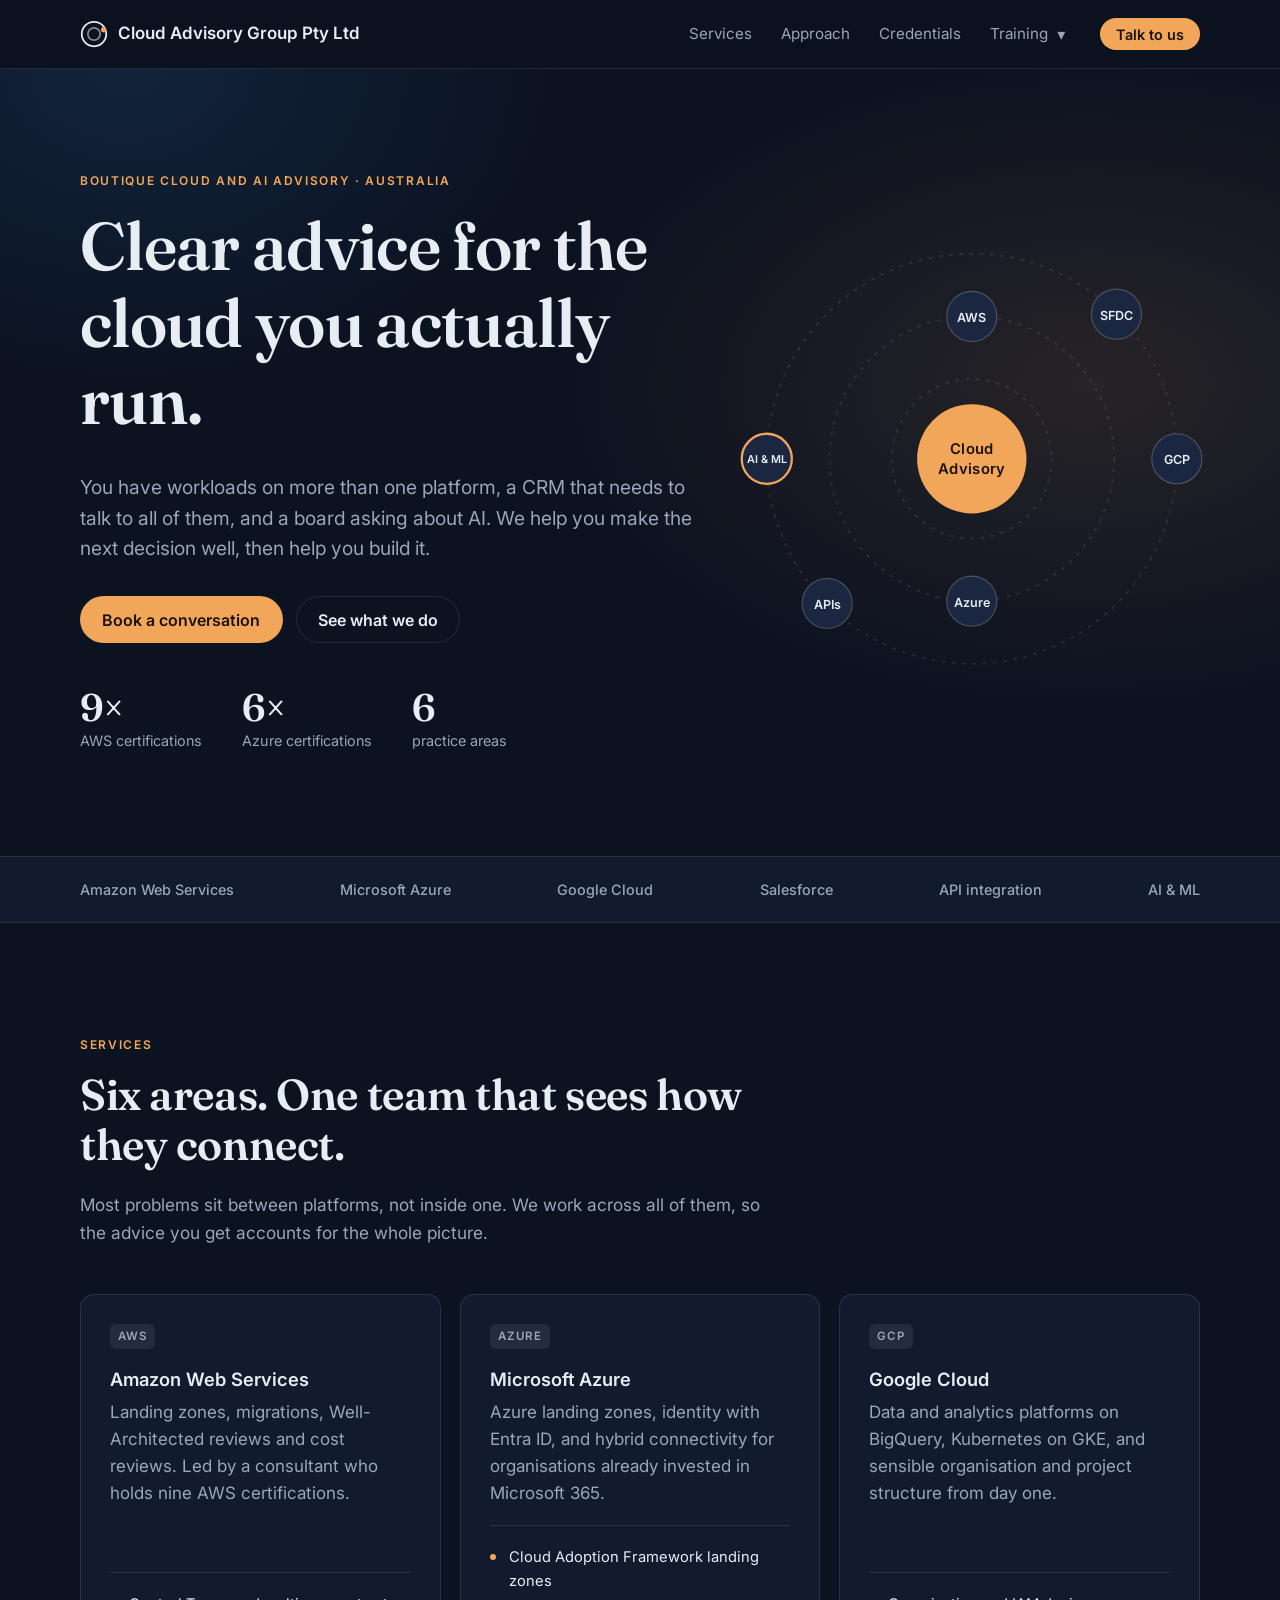
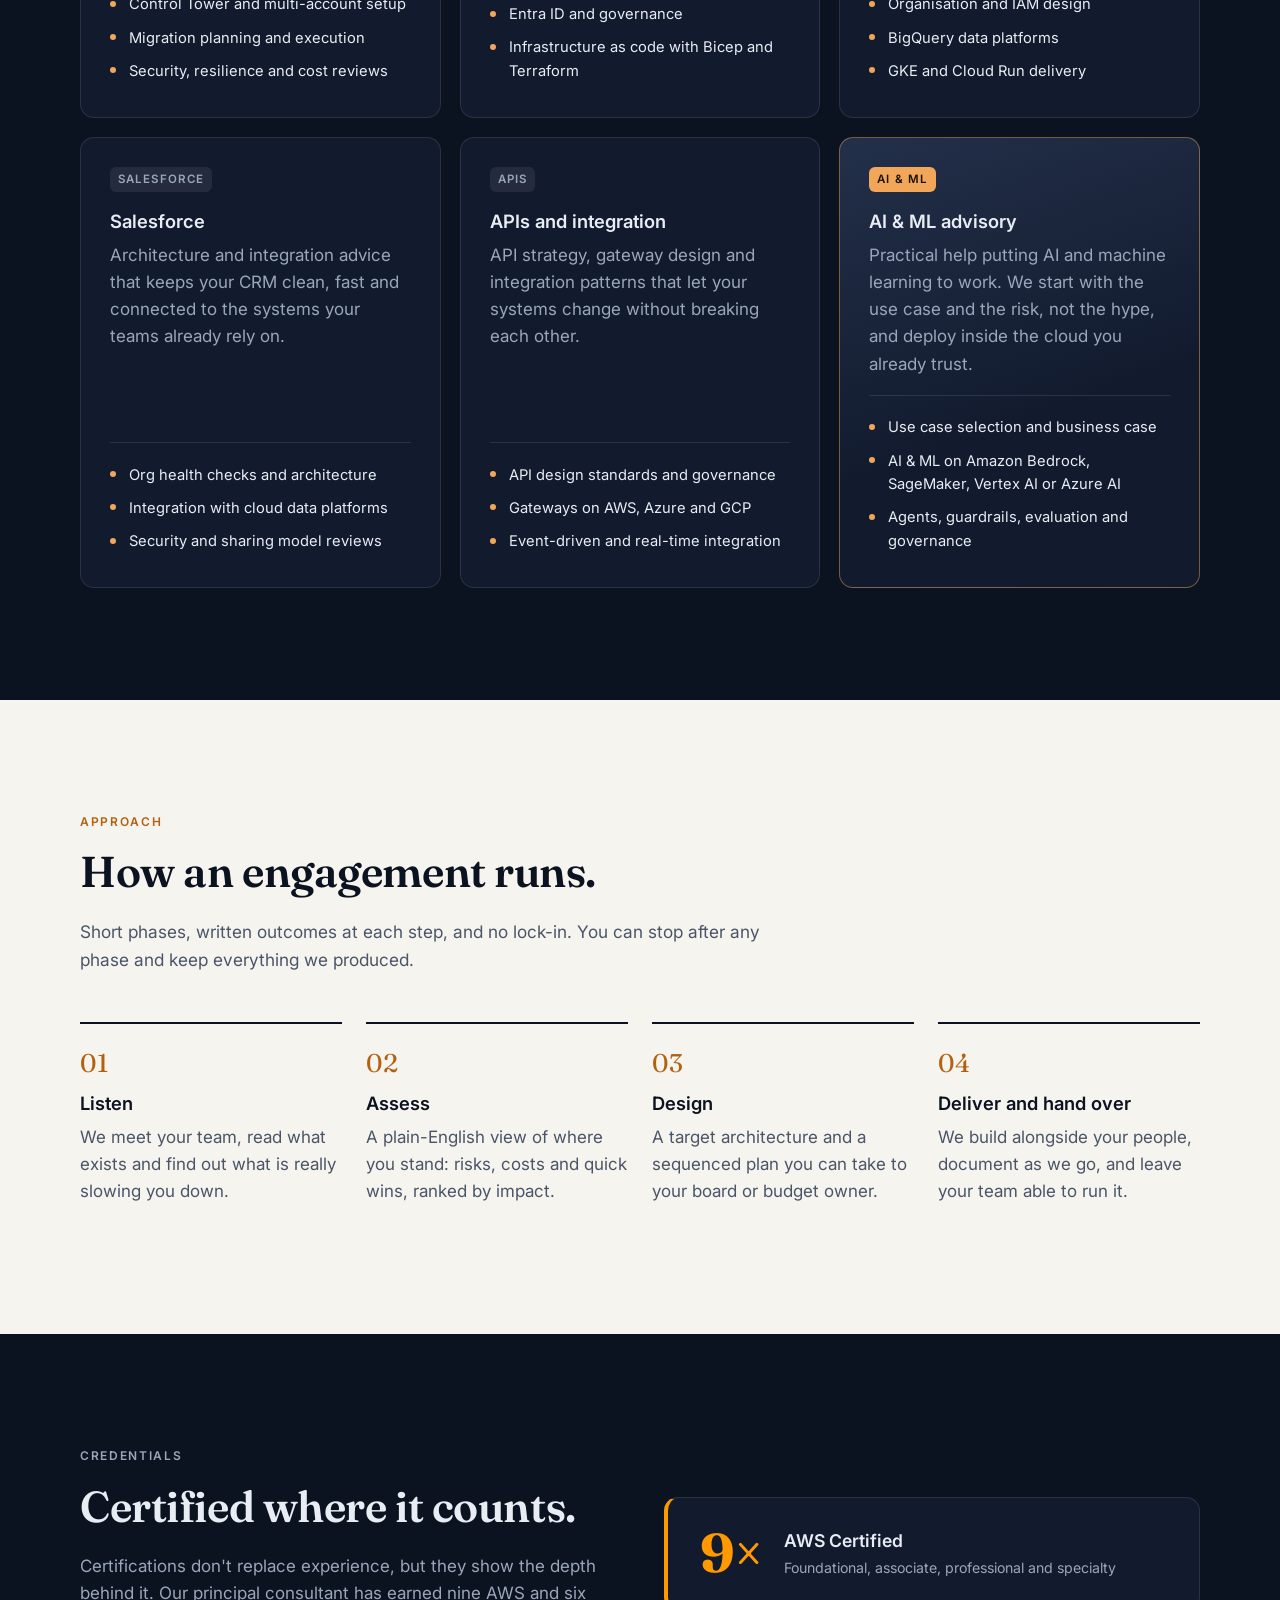
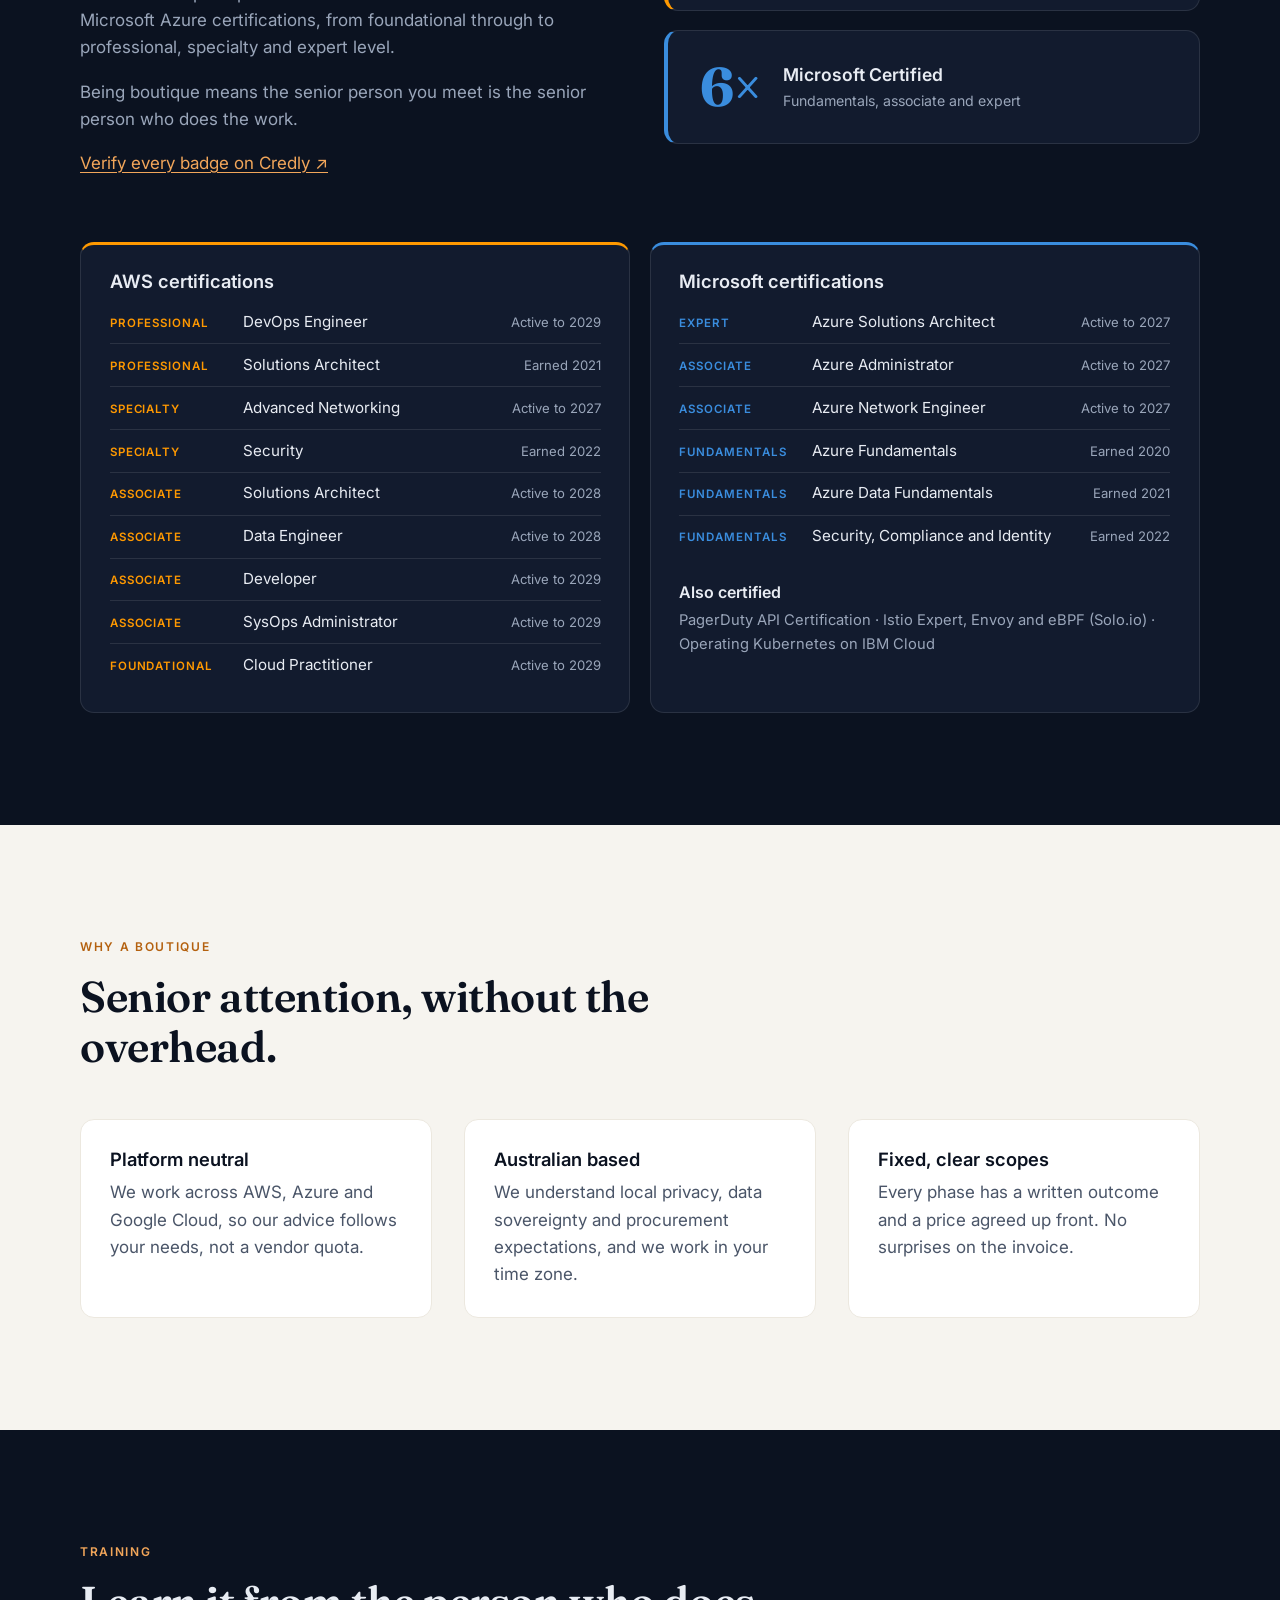
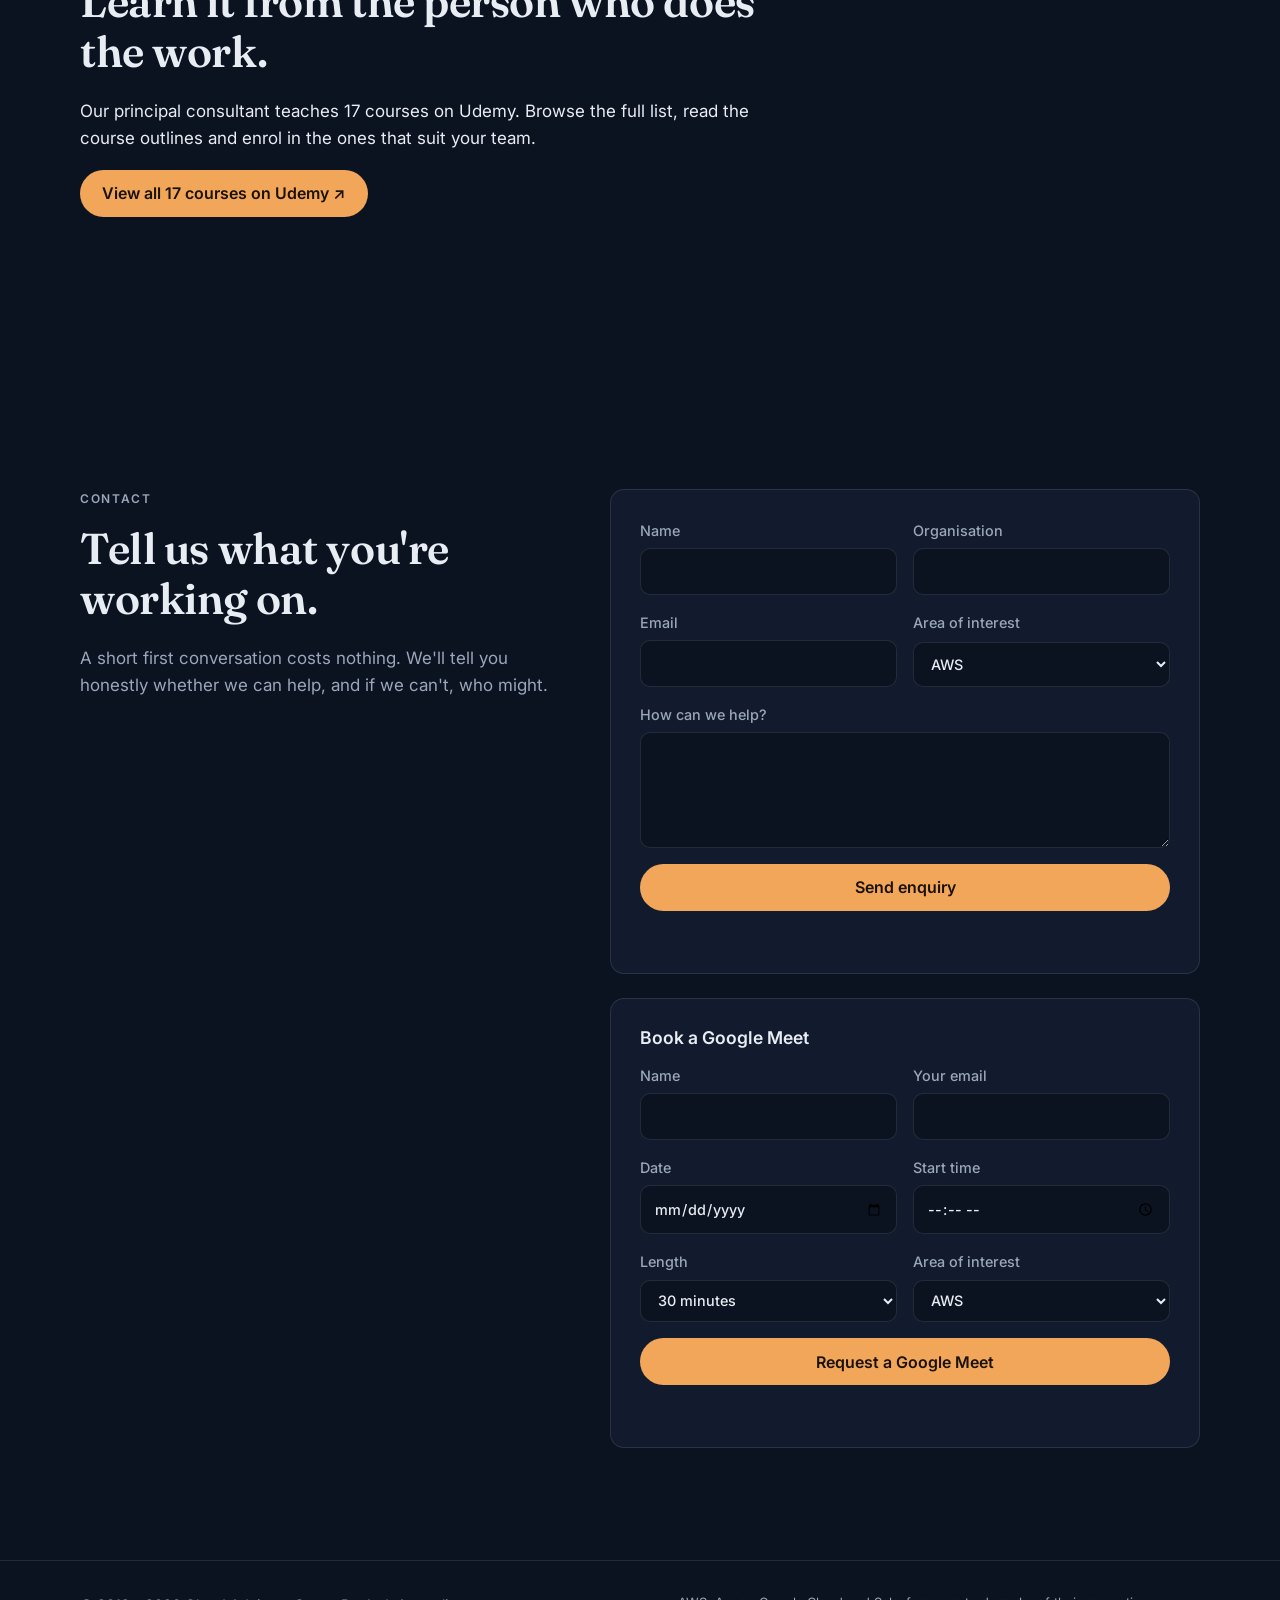
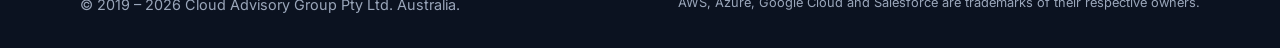
==== index.html @ 0b99f97b "chore: use the Pty Ltd name and show copyright from 2019 The site name becomes Cloud Advisory Group " ====
<!doctype html>
<html lang="en-AU">
<head>
  <meta charset="utf-8">
  <meta name="viewport" content="width=device-width, initial-scale=1, viewport-fit=cover">
  <title>Cloud Advisory Group Pty Ltd | AWS, Azure, GCP, Salesforce and AI &amp; ML Advisory</title>
  <meta name="description" content="Cloud Advisory Group is an Australian boutique consultancy for AWS, Azure, Google Cloud, Salesforce, API integration and AI &amp; ML advisory. Senior engineers holding 9 AWS and 6 Azure certifications.">
  <meta property="og:title" content="Cloud Advisory Group Pty Ltd">
  <meta property="og:description" content="Senior cloud and AI advisory for Australian organisations. AWS, Azure, GCP, Salesforce, APIs and AI &amp; ML.">
  <meta property="og:type" content="website">
  <meta name="theme-color" content="#0b1220">
  <link rel="icon" href="favicon.svg" type="image/svg+xml">
  <link rel="preconnect" href="https://fonts.googleapis.com">
  <link rel="preconnect" href="https://fonts.gstatic.com" crossorigin>
  <link href="https://fonts.googleapis.com/css2?family=Fraunces:opsz,wght@9..144,400;9..144,600&family=Inter:wght@400;500;600&display=swap" rel="stylesheet">
  <link rel="stylesheet" href="styles.css">
</head>
<body>
  <a class="skip" href="#main">Skip to content</a>

  <header class="nav" id="top">
    <div class="wrap nav__inner">
      <a class="brand" href="#top" aria-label="Cloud Advisory Group Pty Ltd home">
        <svg class="brand__mark" viewBox="0 0 32 32" aria-hidden="true"><circle cx="16" cy="16" r="14" fill="none" stroke="currentColor" stroke-width="2"/><circle cx="16" cy="16" r="7" fill="none" stroke="currentColor" stroke-width="2" opacity=".55"/><circle cx="27" cy="11" r="3" fill="var(--accent)"/></svg>
        <span>Cloud Advisory Group Pty Ltd</span>
      </a>
      <button class="nav__toggle" aria-expanded="false" aria-controls="nav-links">Menu</button>
      <nav id="nav-links" class="nav__links" aria-label="Primary">
        <a href="#services">Services</a>
        <a href="#approach">Approach</a>
        <a href="#credentials">Credentials</a>
        <div class="nav__drop">
          <a href="#training">Training</a>
          <button class="nav__drop-toggle" type="button" aria-expanded="false" aria-controls="course-menu" aria-label="Show training courses">▾</button>
          <ul id="course-menu" class="nav__menu">
          <li><a href="https://www.udemy.com/course/claude-certified-architect-professional-exam-mock-tests/" target="_blank" rel="noopener">Claude Certified Architect Professional Exam</a></li>
          <li><a href="https://www.udemy.com/course/google-certified-professional-agentic-architect-tests/" target="_blank" rel="noopener">Google Certified Professional Agentic Architect</a></li>
          <li><a href="https://www.udemy.com/course/azure-solutions-architect-expert-mock-tests-az-305/" target="_blank" rel="noopener">Azure Solutions Architect Expert (AZ-305)</a></li>
          <li><a href="https://www.udemy.com/course/machine-learning-operations-engineer-ai-300-mock-tests/" target="_blank" rel="noopener">Machine Learning Operations Engineer (AI-300)</a></li>
          <li><a href="https://www.udemy.com/course/microsoft-azure-ai-apps-agents-developer-ai-103-mock-tests/" target="_blank" rel="noopener">Microsoft Azure AI Apps and Agents Developer (AI-103)</a></li>
          <li><a href="https://www.udemy.com/course/claude-certified-architect-foundations-exam-mock-tests-cca-f/" target="_blank" rel="noopener">Claude Certified Architect Foundations (CCA-F) Exam</a></li>
          <li><a href="https://www.udemy.com/course/mla-c01-aws-certified-machine-learning-engineer-advanced/" target="_blank" rel="noopener">AWS Certified Machine Learning Engineer (MLA-C02): Advanced <span class="badge-new"><svg viewBox="0 0 16 16" width="11" height="11" aria-hidden="true"><path d="M8 0l1.9 5.1L15 7l-5.1 1.9L8 14 6.1 8.9 1 7l5.1-1.9z" fill="currentColor"/></svg>New</span></a></li>
          <li><a href="https://www.udemy.com/course/aws-certified-generative-ai-developer-professional-mock-tests/" target="_blank" rel="noopener">AWS Certified Generative AI Developer Advanced</a></li>
          <li><a href="https://www.udemy.com/course/aws-certified-advanced-networking-specialty-2026-mock-tests/" target="_blank" rel="noopener">AWS Certified Advanced Networking Specialty 2026</a></li>
          <li><a href="https://www.udemy.com/course/ultimate-aws-solutions-architect-professional-practice-tests/" target="_blank" rel="noopener">Ultimate AWS Solutions Architect Professional</a></li>
          <li><a href="https://www.udemy.com/course/azure-administrator-associate-practice-tests-az-104/" target="_blank" rel="noopener">Azure Administrator Associate (AZ-104)</a></li>
          <li><a href="https://www.udemy.com/course/aws-generative-ai-developer-professional-practice-tests/" target="_blank" rel="noopener">AWS Certified Gen AI Professional</a></li>
          <li><a href="https://www.udemy.com/course/microsoft-certified-cloud-and-ai-security-engineer-practice-tests/" target="_blank" rel="noopener">Microsoft Certified Cloud and AI Security Engineer</a></li>
          <li><a href="https://www.udemy.com/course/ultimate-aws-solutions-architect-associate-mock-tests-2026/" target="_blank" rel="noopener">Ultimate AWS Solutions Architect Associate 2026</a></li>
          <li><a href="https://www.udemy.com/course/ultimate-aws-certified-security-specialty-practice-tests/" target="_blank" rel="noopener">Ultimate AWS Certified Security Specialty</a></li>
          <li><a href="https://www.udemy.com/course/practice-exams-aws-machine-learning-engineer-certification/" target="_blank" rel="noopener">AWS Machine Learning Engineer Certification</a></li>
          <li><a href="https://www.udemy.com/course/aws-certified-ai-practitioner-exam-6-practice-tests/" target="_blank" rel="noopener">AWS Certified AI Practitioner Exam</a></li>
          <li><a href="https://www.udemy.com/course/salesforce-certified-platform-developer-practice-tests-2026/" target="_blank" rel="noopener">Salesforce Certified Platform Developer <span class="badge-new badge-free"><svg viewBox="0 0 16 16" width="11" height="11" aria-hidden="true"><path d="M8 1.5l1.7 3.9 4.3.4-3.3 2.8 1 4.2L8 10.6l-3.7 2.2 1-4.2L2 5.8l4.3-.4z" fill="currentColor"/></svg>Free</span></a></li>
          <li class="nav__menu-all"><a href="https://www.udemy.com/user/ghalib-242/" target="_blank" rel="noopener">All courses on Udemy ↗</a></li>
          </ul>
        </div>
        <a class="btn btn--small" href="#contact">Talk to us</a>
      </nav>
    </div>
  </header>

  <main id="main">
    <!-- Hero -->
    <section class="hero">
      <div class="wrap hero__grid">
        <div>
          <p class="eyebrow">Boutique cloud and AI advisory · Australia</p>
          <h1>Clear advice for the cloud you actually run.</h1>
          <p class="lead">You have workloads on more than one platform, a CRM that needs to talk to all of them, and a board asking about AI. We help you make the next decision well, then help you build it.</p>
          <div class="hero__cta">
            <a class="btn" href="#contact">Book a conversation</a>
            <a class="btn btn--ghost" href="#services">See what we do</a>
          </div>
          <ul class="stats" aria-label="Team certifications">
            <li><strong>9×</strong><span>AWS certifications</span></li>
            <li><strong>6×</strong><span>Azure certifications</span></li>
            <li><strong>6</strong><span>practice areas</span></li>
          </ul>
        </div>
        <figure class="orbit" aria-hidden="true">
          <svg viewBox="0 0 400 400">
            <circle class="ring" cx="200" cy="200" r="70"/>
            <circle class="ring" cx="200" cy="200" r="125"/>
            <circle class="ring" cx="200" cy="200" r="180"/>
            <circle class="core" cx="200" cy="200" r="48"/>
            <text class="core__label" x="200" y="196">Cloud</text>
            <text class="core__label" x="200" y="213">Advisory</text>
            <g class="spin spin--a">
              <circle class="node" cx="200" cy="75" r="22"/><text x="200" y="80">AWS</text>
              <circle class="node" cx="200" cy="325" r="22"/><text x="200" y="330">Azure</text>
            </g>
            <g class="spin spin--b">
              <circle class="node" cx="380" cy="200" r="22"/><text x="380" y="205">GCP</text>
              <circle class="node node--accent" cx="20" cy="200" r="22"/><text class="node__label--small" x="20" y="204">AI &amp; ML</text>
              <circle class="node" cx="327" cy="73" r="22"/><text x="327" y="78">SFDC</text>
              <circle class="node" cx="73" cy="327" r="22"/><text x="73" y="332">APIs</text>
            </g>
          </svg>
        </figure>
      </div>
    </section>

    <!-- Platforms strip -->
    <section class="strip" aria-label="Platforms we work with">
      <div class="wrap strip__inner">
        <span>Amazon Web Services</span><span>Microsoft Azure</span><span>Google Cloud</span><span>Salesforce</span><span>API integration</span><span>AI &amp; ML</span>
      </div>
    </section>

    <!-- Services -->
    <section class="section" id="services">
      <div class="wrap">
        <header class="section__head">
          <p class="eyebrow">Services</p>
          <h2>Six areas. One team that sees how they connect.</h2>
          <p>Most problems sit between platforms, not inside one. We work across all of them, so the advice you get accounts for the whole picture.</p>
        </header>
        <div class="cards">
          <article class="card">
            <span class="card__tag">AWS</span>
            <h3>Amazon Web Services</h3>
            <p>Landing zones, migrations, Well-Architected reviews and cost reviews. Led by a consultant who holds nine AWS certifications.</p>
            <ul><li>Control Tower and multi-account setup</li><li>Migration planning and execution</li><li>Security, resilience and cost reviews</li></ul>
          </article>
          <article class="card">
            <span class="card__tag">Azure</span>
            <h3>Microsoft Azure</h3>
            <p>Azure landing zones, identity with Entra ID, and hybrid connectivity for organisations already invested in Microsoft 365.</p>
            <ul><li>Cloud Adoption Framework landing zones</li><li>Entra ID and governance</li><li>Infrastructure as code with Bicep and Terraform</li></ul>
          </article>
          <article class="card">
            <span class="card__tag">GCP</span>
            <h3>Google Cloud</h3>
            <p>Data and analytics platforms on BigQuery, Kubernetes on GKE, and sensible organisation and project structure from day one.</p>
            <ul><li>Organisation and IAM design</li><li>BigQuery data platforms</li><li>GKE and Cloud Run delivery</li></ul>
          </article>
          <article class="card">
            <span class="card__tag">Salesforce</span>
            <h3>Salesforce</h3>
            <p>Architecture and integration advice that keeps your CRM clean, fast and connected to the systems your teams already rely on.</p>
            <ul><li>Org health checks and architecture</li><li>Integration with cloud data platforms</li><li>Security and sharing model reviews</li></ul>
          </article>
          <article class="card">
            <span class="card__tag">APIs</span>
            <h3>APIs and integration</h3>
            <p>API strategy, gateway design and integration patterns that let your systems change without breaking each other.</p>
            <ul><li>API design standards and governance</li><li>Gateways on AWS, Azure and GCP</li><li>Event-driven and real-time integration</li></ul>
          </article>
          <article class="card card--feature">
            <span class="card__tag card__tag--accent">AI &amp; ML</span>
            <h3>AI &amp; ML advisory</h3>
            <p>Practical help putting AI and machine learning to work. We start with the use case and the risk, not the hype, and deploy inside the cloud you already trust.</p>
            <ul><li>Use case selection and business case</li><li>AI &amp; ML on Amazon Bedrock, SageMaker, Vertex AI or Azure AI</li><li>Agents, guardrails, evaluation and governance</li></ul>
          </article>
        </div>
      </div>
    </section>

    <!-- Approach -->
    <section class="section section--alt" id="approach">
      <div class="wrap">
        <header class="section__head">
          <p class="eyebrow">Approach</p>
          <h2>How an engagement runs.</h2>
          <p>Short phases, written outcomes at each step, and no lock-in. You can stop after any phase and keep everything we produced.</p>
        </header>
        <ol class="steps">
          <li><span class="steps__n">01</span><h3>Listen</h3><p>We meet your team, read what exists and find out what is really slowing you down.</p></li>
          <li><span class="steps__n">02</span><h3>Assess</h3><p>A plain-English view of where you stand: risks, costs and quick wins, ranked by impact.</p></li>
          <li><span class="steps__n">03</span><h3>Design</h3><p>A target architecture and a sequenced plan you can take to your board or budget owner.</p></li>
          <li><span class="steps__n">04</span><h3>Deliver and hand over</h3><p>We build alongside your people, document as we go, and leave your team able to run it.</p></li>
        </ol>
      </div>
    </section>

    <!-- Credentials -->
    <section class="section" id="credentials">
      <div class="wrap">
        <div class="creds">
          <div>
            <p class="eyebrow">Credentials</p>
            <h2>Certified where it counts.</h2>
            <p>Certifications don't replace experience, but they show the depth behind it. Our principal consultant has earned nine AWS and six Microsoft Azure certifications, from foundational through to professional, specialty and expert level.</p>
            <p>Being boutique means the senior person you meet is the senior person who does the work.</p>
            <p><a class="link" href="https://www.credly.com/users/ghalibahmad" target="_blank" rel="noopener">Verify every badge on Credly ↗</a></p>
          </div>
          <div class="badges">
            <div class="badge badge--aws"><strong>9×</strong><span>AWS Certified</span><small>Foundational, associate, professional and specialty</small></div>
            <div class="badge badge--azure"><strong>6×</strong><span>Microsoft Certified</span><small>Fundamentals, associate and expert</small></div>
          </div>
        </div>

        <div class="certlists">
          <div class="certlist certlist--aws">
            <h3>AWS certifications</h3>
            <ul>
              <li><span class="lvl">Professional</span>DevOps Engineer<em>Active to 2029</em></li>
              <li><span class="lvl">Professional</span>Solutions Architect<em>Earned 2021</em></li>
              <li><span class="lvl">Specialty</span>Advanced Networking<em>Active to 2027</em></li>
              <li><span class="lvl">Specialty</span>Security<em>Earned 2022</em></li>
              <li><span class="lvl">Associate</span>Solutions Architect<em>Active to 2028</em></li>
              <li><span class="lvl">Associate</span>Data Engineer<em>Active to 2028</em></li>
              <li><span class="lvl">Associate</span>Developer<em>Active to 2029</em></li>
              <li><span class="lvl">Associate</span>SysOps Administrator<em>Active to 2029</em></li>
              <li><span class="lvl">Foundational</span>Cloud Practitioner<em>Active to 2029</em></li>
            </ul>
          </div>
          <div class="certlist certlist--azure">
            <h3>Microsoft certifications</h3>
            <ul>
              <li><span class="lvl">Expert</span>Azure Solutions Architect<em>Active to 2027</em></li>
              <li><span class="lvl">Associate</span>Azure Administrator<em>Active to 2027</em></li>
              <li><span class="lvl">Associate</span>Azure Network Engineer<em>Active to 2027</em></li>
              <li><span class="lvl">Fundamentals</span>Azure Fundamentals<em>Earned 2020</em></li>
              <li><span class="lvl">Fundamentals</span>Azure Data Fundamentals<em>Earned 2021</em></li>
              <li><span class="lvl">Fundamentals</span>Security, Compliance and Identity<em>Earned 2022</em></li>
            </ul>
            <h3 class="certlist__also">Also certified</h3>
            <p>PagerDuty API Certification · Istio Expert, Envoy and eBPF (Solo.io) · Operating Kubernetes on IBM Cloud</p>
          </div>
        </div>
      </div>
    </section>

    <!-- Why -->
    <section class="section section--alt">
      <div class="wrap">
        <header class="section__head">
          <p class="eyebrow">Why a boutique</p>
          <h2>Senior attention, without the overhead.</h2>
        </header>
        <div class="why">
          <div><h3>Platform neutral</h3><p>We work across AWS, Azure and Google Cloud, so our advice follows your needs, not a vendor quota.</p></div>
          <div><h3>Australian based</h3><p>We understand local privacy, data sovereignty and procurement expectations, and we work in your time zone.</p></div>
          <div><h3>Fixed, clear scopes</h3><p>Every phase has a written outcome and a price agreed up front. No surprises on the invoice.</p></div>
        </div>
      </div>
    </section>

    <!-- Training -->
    <section class="section" id="training">
      <div class="wrap">
        <header class="section__head">
          <p class="eyebrow">Training</p>
          <h2>Learn it from the person who does the work.</h2>
          <p>Our principal consultant teaches 17 courses on Udemy. Browse the full list, read the course outlines and enrol in the ones that suit your team.</p>
          <p><a class="btn" href="https://www.udemy.com/user/ghalib-242/" target="_blank" rel="noopener">View all 17 courses on Udemy ↗</a></p>
        </header>
      </div>
    </section>

    <!-- Contact -->
    <section class="section contact" id="contact">
      <div class="wrap contact__grid">
        <div>
          <p class="eyebrow">Contact</p>
          <h2>Tell us what you're working on.</h2>
          <p>A short first conversation costs nothing. We'll tell you honestly whether we can help, and if we can't, who might.</p>
        </div>
        <div class="contact__forms">
          <form class="form" id="contact-form" novalidate>
            <label>Name<input name="name" autocomplete="name" required></label>
            <label>Organisation<input name="org" autocomplete="organization"></label>
            <label>Email<input name="email" type="email" autocomplete="email" required></label>
            <label>Area of interest
              <select name="topic">
                <option>AWS</option><option>Azure</option><option>Google Cloud</option><option>Salesforce</option><option>APIs and integration</option><option>AI &amp; ML advisory</option><option>Not sure yet</option>
              </select>
            </label>
            <label class="form__full">How can we help?<textarea name="message" rows="4" required></textarea></label>
            <button class="btn form__full" type="submit">Send enquiry</button>
            <p class="form__note form__full" role="status" aria-live="polite"></p>
          </form>
          <form class="form" id="meet-form" novalidate>
            <h3 class="form__full form__title">Book a Google Meet</h3>
            <label>Name<input name="name" autocomplete="name" required></label>
            <label>Your email<input name="email" type="email" autocomplete="email" required></label>
            <label>Date<input name="date" type="date" required></label>
            <label>Start time<input name="time" type="time" required></label>
            <label>Length
              <select name="length"><option value="30">30 minutes</option><option value="60">60 minutes</option></select>
            </label>
            <label>Area of interest
              <select name="topic">
                <option>AWS</option><option>Azure</option><option>Google Cloud</option><option>Salesforce</option><option>APIs and integration</option><option>AI &amp; ML advisory</option><option>Not sure yet</option>
              </select>
            </label>
            <button class="btn form__full" type="submit">Request a Google Meet</button>
            <p class="form__note form__full" role="status" aria-live="polite"></p>
          </form>
        </div>
      </div>
    </section>
  </main>

  <footer class="footer">
    <div class="wrap footer__inner">
      <span>© 2019 – <span id="year"></span> Cloud Advisory Group Pty Ltd. Australia.</span>
      <span class="footer__small">AWS, Azure, Google Cloud and Salesforce are trademarks of their respective owners.</span>
    </div>
  </footer>

  <script src="script.js"></script>
</body>
</html>
---- styles.css ----
:root {
  --ink: #0b1220;
  --ink-2: #121b2e;
  --ink-3: #1b2740;
  --line: rgba(255, 255, 255, .1);
  --paper: #f6f4ef;
  --paper-2: #ece8df;
  --text: #e8ecf3;
  --muted: #9aa6ba;
  --accent: #f2a65a;
  --accent-ink: #1a1206;
  --aws: #ff9900;
  --azure: #3a8dde;
  --radius: 14px;
  --serif: "Fraunces", Georgia, "Times New Roman", serif;
  --sans: "Inter", "Helvetica Neue", Arial, system-ui, sans-serif;
}

* { box-sizing: border-box; }
html { scroll-behavior: smooth; scroll-padding-top: 80px; }
@media (prefers-reduced-motion: reduce) { html { scroll-behavior: auto; } }
body {
  margin: 0;
  background: var(--ink);
  color: var(--text);
  font: 400 17px/1.6 var(--sans);
  -webkit-font-smoothing: antialiased;
}
img { max-width: 100%; }
a { color: inherit; }
h1, h2, h3 { line-height: 1.15; margin: 0 0 .5em; }
h1, h2 { font-family: var(--serif); font-weight: 600; letter-spacing: -.01em; }
h1 { font-size: clamp(2.4rem, 5.5vw, 4.2rem); }
h2 { font-size: clamp(1.8rem, 3.6vw, 2.7rem); }
h3 { font-size: 1.15rem; font-weight: 600; }
p { margin: 0 0 1em; }

.wrap { width: 100%; max-width: 1160px; margin: 0 auto; padding-inline: max(20px, env(safe-area-inset-left)); }
.skip { position: absolute; left: -999px; }
.skip:focus { left: 16px; top: 16px; z-index: 99; background: var(--accent); color: var(--accent-ink); padding: 8px 12px; border-radius: 8px; }
:focus-visible { outline: 2px solid var(--accent); outline-offset: 3px; }

.eyebrow { text-transform: uppercase; letter-spacing: .14em; font-size: .75rem; font-weight: 600; color: var(--accent); margin-bottom: 1rem; }
.lead { font-size: 1.2rem; color: var(--muted); max-width: 36em; }

/* Buttons */
.btn {
  display: inline-flex; align-items: center; justify-content: center;
  background: var(--accent); color: var(--accent-ink);
  font: 600 1rem var(--sans); text-decoration: none;
  padding: .85em 1.4em; border-radius: 999px; border: 0; cursor: pointer;
  transition: transform .15s ease, background .15s ease;
}
.btn:hover { transform: translateY(-1px); background: #f6b77a; }
.btn--ghost { background: transparent; color: var(--text); box-shadow: inset 0 0 0 1px var(--line); }
.btn--ghost:hover { background: rgba(255,255,255,.06); }
.btn--small { padding: .55em 1.1em; font-size: .9rem; }

/* Nav */
.nav {
  position: sticky; top: 0; z-index: 10;
  padding-top: env(safe-area-inset-top, 0px);
  background: rgba(11, 18, 32, .82);
  backdrop-filter: blur(12px); -webkit-backdrop-filter: blur(12px);
  border-bottom: 1px solid var(--line);
}
.nav__inner { display: flex; align-items: center; justify-content: space-between; height: 68px; }
.brand { display: flex; align-items: center; gap: .6rem; font-weight: 600; text-decoration: none; }
.brand__mark { width: 28px; height: 28px; color: var(--text); }
.nav__links { display: flex; align-items: center; gap: 1.8rem; }
.nav__links a:not(.btn) { text-decoration: none; color: var(--muted); font-size: .95rem; }
.nav__links a:not(.btn):hover { color: var(--text); }
.nav__toggle { display: none; background: none; border: 1px solid var(--line); color: var(--text); border-radius: 8px; padding: .4em .8em; font: inherit; }

.nav__drop { position: relative; display: flex; align-items: center; gap: .2rem; padding-block: 1.3rem; }
.nav__drop-toggle { background: none; border: 0; color: var(--muted); font: inherit; font-size: 1rem; line-height: 1; cursor: pointer; padding: .3em .4em; border-radius: 6px; }
.nav__drop-toggle:hover { color: var(--text); }
.nav__menu { display: none; position: absolute; top: 100%; right: 0; z-index: 20; margin: 0; padding: .5rem; list-style: none; min-width: 360px; max-height: 70vh; overflow: auto; background: var(--ink-2); border: 1px solid var(--line); border-radius: 12px; box-shadow: 0 12px 32px rgba(0,0,0,.35); }
.nav__menu a { display: block; padding: .55rem .7rem; border-radius: 8px; line-height: 1.35; }
.nav__menu a:hover { background: rgba(255,255,255,.06); }
.badge-new { display: inline-flex; align-items: center; gap: .25em; margin-left: .4em; padding: .1em .55em; border-radius: 99px; background: var(--accent); color: var(--ink); font-size: .7rem; font-weight: 700; letter-spacing: .04em; text-transform: uppercase; vertical-align: middle; white-space: nowrap; }
.nav__menu-soon { display: block; padding: .55rem .7rem; line-height: 1.35; color: var(--muted); font-size: .95rem; cursor: default; }
.badge-free { background: #3fb67a; color: #06210f; }
.badge-soon { background: transparent; color: var(--accent); box-shadow: inset 0 0 0 1px var(--accent); }
.nav__menu-all { border-top: 1px solid var(--line); margin-top: .4rem; padding-top: .4rem; }
.nav__menu-all a { color: var(--accent) !important; font-weight: 600; }
.nav__drop.is-open .nav__menu { display: block; }
@media (hover: hover) and (min-width: 761px) { .nav__drop:not(.is-dismissed):hover .nav__menu, .nav__drop:not(.is-dismissed):focus-within .nav__menu { display: block; } }

@media (max-width: 760px) {
  .nav__toggle { display: block; }
  .nav__links {
    position: absolute; left: 0; right: 0; top: 100%;
    flex-direction: column; align-items: stretch; gap: 0;
    background: var(--ink-2); border-bottom: 1px solid var(--line);
    padding: .5rem 20px 1rem; display: none;
  }
  .nav__links.is-open { display: flex; }
  .nav__links a { padding: .8rem 0; }
  .nav__links .btn { margin-top: .5rem; }
  .nav__drop { flex-wrap: wrap; padding-block: 0; justify-content: space-between; }
  .nav__drop > a { flex: 1; }
  .nav__menu { position: static; width: 100%; min-width: 0; max-height: 50vh; box-shadow: none; background: transparent; border: 0; border-left: 1px solid var(--line); border-radius: 0; margin-left: .4rem; }
}

/* Hero */
.hero {
  padding-block: clamp(3.5rem, 8vw, 7rem);
  background:
    radial-gradient(60% 60% at 85% 40%, rgba(242, 166, 90, .12), transparent 70%),
    radial-gradient(50% 60% at 10% 0%, rgba(58, 141, 222, .14), transparent 70%);
}
.hero__grid { display: grid; grid-template-columns: 1.15fr .85fr; gap: 3rem; align-items: center; }
.hero__cta { display: flex; flex-wrap: wrap; gap: .8rem; margin: 2rem 0 2.8rem; }
.stats { list-style: none; padding: 0; margin: 0; display: flex; flex-wrap: wrap; gap: 2.5rem; }
.stats strong { display: block; font-family: var(--serif); font-size: 2.4rem; font-weight: 600; line-height: 1; }
.stats span { color: var(--muted); font-size: .9rem; }

.orbit { margin: 0; }
.orbit svg { width: 100%; height: auto; overflow: visible; }
.orbit .ring { fill: none; stroke: var(--line); stroke-width: 1.5; stroke-dasharray: 3 6; }
.orbit .core { fill: var(--accent); }
.orbit text { font: 600 11px var(--sans); fill: var(--text); text-anchor: middle; }
.orbit .core__label { fill: var(--accent-ink); font-size: 13px; letter-spacing: .02em; }
.orbit .node { fill: var(--ink-3); stroke: rgba(255,255,255,.22); }
.orbit .node--accent { stroke: var(--accent); stroke-width: 2; }
.spin { transform-origin: 200px 200px; }
.spin--a { animation: spin 60s linear infinite; }
.spin--b { animation: spin 90s linear infinite reverse; }
.spin text { transform-box: fill-box; transform-origin: center; }
.spin--a text { animation: spin 60s linear infinite reverse; }
.spin--b text { animation: spin 90s linear infinite; }
@keyframes spin { to { transform: rotate(360deg); } }
@media (prefers-reduced-motion: reduce) { .spin, .spin text { animation: none !important; } }

@media (max-width: 900px) {
  .hero__grid { grid-template-columns: 1fr; }
  .orbit { max-width: 380px; margin-inline: auto; }
}

/* Platform strip */
.strip { border-block: 1px solid var(--line); background: var(--ink-2); }
.strip__inner { display: flex; flex-wrap: wrap; justify-content: space-between; gap: .8rem 2rem; padding-block: 1.3rem; color: var(--muted); font-size: .9rem; font-weight: 500; }

/* Sections */
.section { padding-block: clamp(4rem, 9vw, 7rem); }
.section--alt { background: var(--paper); color: var(--ink); }
.section--alt .eyebrow { color: #b4610f; }
.section__head { max-width: 680px; margin-bottom: 3rem; }
.section__head > p:last-child { color: var(--muted); font-size: 1.08rem; }
.section--alt .section__head > p:last-child { color: #4a5568; }

/* Cards */
.cards { display: grid; grid-template-columns: repeat(3, 1fr); gap: 1.2rem; }
.card {
  background: var(--ink-2); border: 1px solid var(--line); border-radius: var(--radius);
  padding: 1.8rem; display: flex; flex-direction: column;
  transition: border-color .2s ease, transform .2s ease;
}
.card:hover { border-color: rgba(255,255,255,.24); transform: translateY(-2px); }
.card p { color: var(--muted); }
.card ul { margin: auto 0 0; padding: 1rem 0 0; list-style: none; border-top: 1px solid var(--line); font-size: .92rem; }
.card li { padding: .3rem 0 .3rem 1.2rem; position: relative; }
.card li::before { content: ""; position: absolute; left: 0; top: .85em; width: 6px; height: 6px; border-radius: 50%; background: var(--accent); }
.card__tag { align-self: flex-start; font-size: .72rem; font-weight: 600; letter-spacing: .1em; text-transform: uppercase; padding: .3em .7em; border-radius: 6px; background: rgba(255,255,255,.07); color: var(--muted); margin-bottom: 1.2rem; }
.card__tag--accent { background: var(--accent); color: var(--accent-ink); }
.card--feature { background: linear-gradient(160deg, #23304a, var(--ink-2) 60%); border-color: rgba(242,166,90,.45); }
@media (max-width: 980px) { .cards { grid-template-columns: repeat(2, 1fr); } }
@media (max-width: 620px) { .cards { grid-template-columns: 1fr; } }

/* Steps */
.steps { list-style: none; padding: 0; margin: 0; display: grid; grid-template-columns: repeat(4, 1fr); gap: 1.5rem; counter-reset: s; }
.steps li { border-top: 2px solid var(--ink); padding-top: 1.2rem; }
.steps p { color: #4a5568; }
.steps__n { display: block; font-family: var(--serif); font-size: 1.6rem; color: #b4610f; margin-bottom: .6rem; }
@media (max-width: 900px) { .steps { grid-template-columns: repeat(2, 1fr); } }
@media (max-width: 520px) { .steps { grid-template-columns: 1fr; } }

/* Credentials */
.creds { display: grid; grid-template-columns: 1fr 1fr; gap: 3rem; align-items: center; }
.creds p { color: var(--muted); }
.badges { display: grid; gap: 1.2rem; }
.badge {
  border-radius: var(--radius); padding: 1.8rem 2rem; background: var(--ink-2);
  border: 1px solid var(--line); border-left: 4px solid var(--c);
  display: grid; grid-template-columns: auto 1fr; column-gap: 1.4rem; align-items: center;
}
.badge strong { grid-row: span 2; font-family: var(--serif); font-size: 3.4rem; line-height: 1; color: var(--c); }
.badge span { font-weight: 600; font-size: 1.1rem; }
.badge small { color: var(--muted); }
.badge--aws { --c: var(--aws); }
.badge--azure { --c: var(--azure); }
@media (max-width: 860px) { .creds { grid-template-columns: 1fr; } }

/* Why */
.why { display: grid; grid-template-columns: repeat(3, 1fr); gap: 2rem; }
.why > div { background: #fff; border-radius: var(--radius); padding: 1.8rem; border: 1px solid var(--paper-2); }
.why p { color: #4a5568; margin: 0; }
@media (max-width: 820px) { .why { grid-template-columns: 1fr; } }

/* Contact */
.contact__grid { display: grid; grid-template-columns: .9fr 1.1fr; gap: 3rem; align-items: start; }
.contact__grid > div > p { color: var(--muted); }
.contact__email a { color: var(--accent); }
.form { display: grid; grid-template-columns: 1fr 1fr; gap: 1rem; background: var(--ink-2); border: 1px solid var(--line); border-radius: var(--radius); padding: 1.8rem; }
.form label { display: grid; gap: .4rem; font-size: .9rem; font-weight: 500; color: var(--muted); }
.form input, .form select, .form textarea {
  font: inherit; color: var(--text); background: var(--ink); border: 1px solid var(--line);
  border-radius: 10px; padding: .75em .9em; width: 100%;
}
.form input:focus, .form select:focus, .form textarea:focus { outline: none; border-color: var(--accent); }
.form__full { grid-column: 1 / -1; }
.form__title { margin: 0; font-size: 1.1rem; }
.contact__forms { display: grid; gap: 1.5rem; }
.form__note { margin: 0; font-size: .9rem; color: var(--accent); min-height: 1.2em; }
@media (max-width: 860px) { .contact__grid { grid-template-columns: 1fr; } }
@media (max-width: 520px) { .form { grid-template-columns: 1fr; } }

/* Footer */
.footer { border-top: 1px solid var(--line); padding-block: 2rem calc(2rem + env(safe-area-inset-bottom, 0px)); color: var(--muted); font-size: .9rem; }
.footer__inner { display: flex; flex-wrap: wrap; justify-content: space-between; gap: 1rem; }
.footer__small { font-size: .8rem; }

/* Certification lists */
.link { color: var(--accent); text-underline-offset: 3px; }
.certlists { display: grid; grid-template-columns: 1fr 1fr; gap: 1.2rem; margin-top: 3rem; }
.certlist { background: var(--ink-2); border: 1px solid var(--line); border-radius: var(--radius); padding: 1.6rem 1.8rem; border-top: 3px solid var(--c); }
.certlist--aws { --c: var(--aws); }
.certlist--azure { --c: var(--azure); }
.certlist ul { list-style: none; margin: 0; padding: 0; }
.certlist li { display: grid; grid-template-columns: 7.5rem 1fr auto; gap: .8rem; align-items: baseline; padding: .55rem 0; border-bottom: 1px solid var(--line); font-size: .95rem; }
.certlist li:last-child { border-bottom: 0; }
.certlist .lvl { font-size: .72rem; font-weight: 600; letter-spacing: .08em; text-transform: uppercase; color: var(--c); }
.certlist em { font-style: normal; font-size: .82rem; color: var(--muted); white-space: nowrap; }
.certlist__also { margin-top: 1.6rem; font-size: 1rem; }
.certlist p { color: var(--muted); font-size: .92rem; margin: 0; }
@media (max-width: 860px) { .certlists { grid-template-columns: 1fr; } }
@media (max-width: 480px) { .certlist li { grid-template-columns: 1fr auto; } .certlist .lvl { grid-column: 1 / -1; } }
.orbit .node__label--small { font-size: 9.5px; }
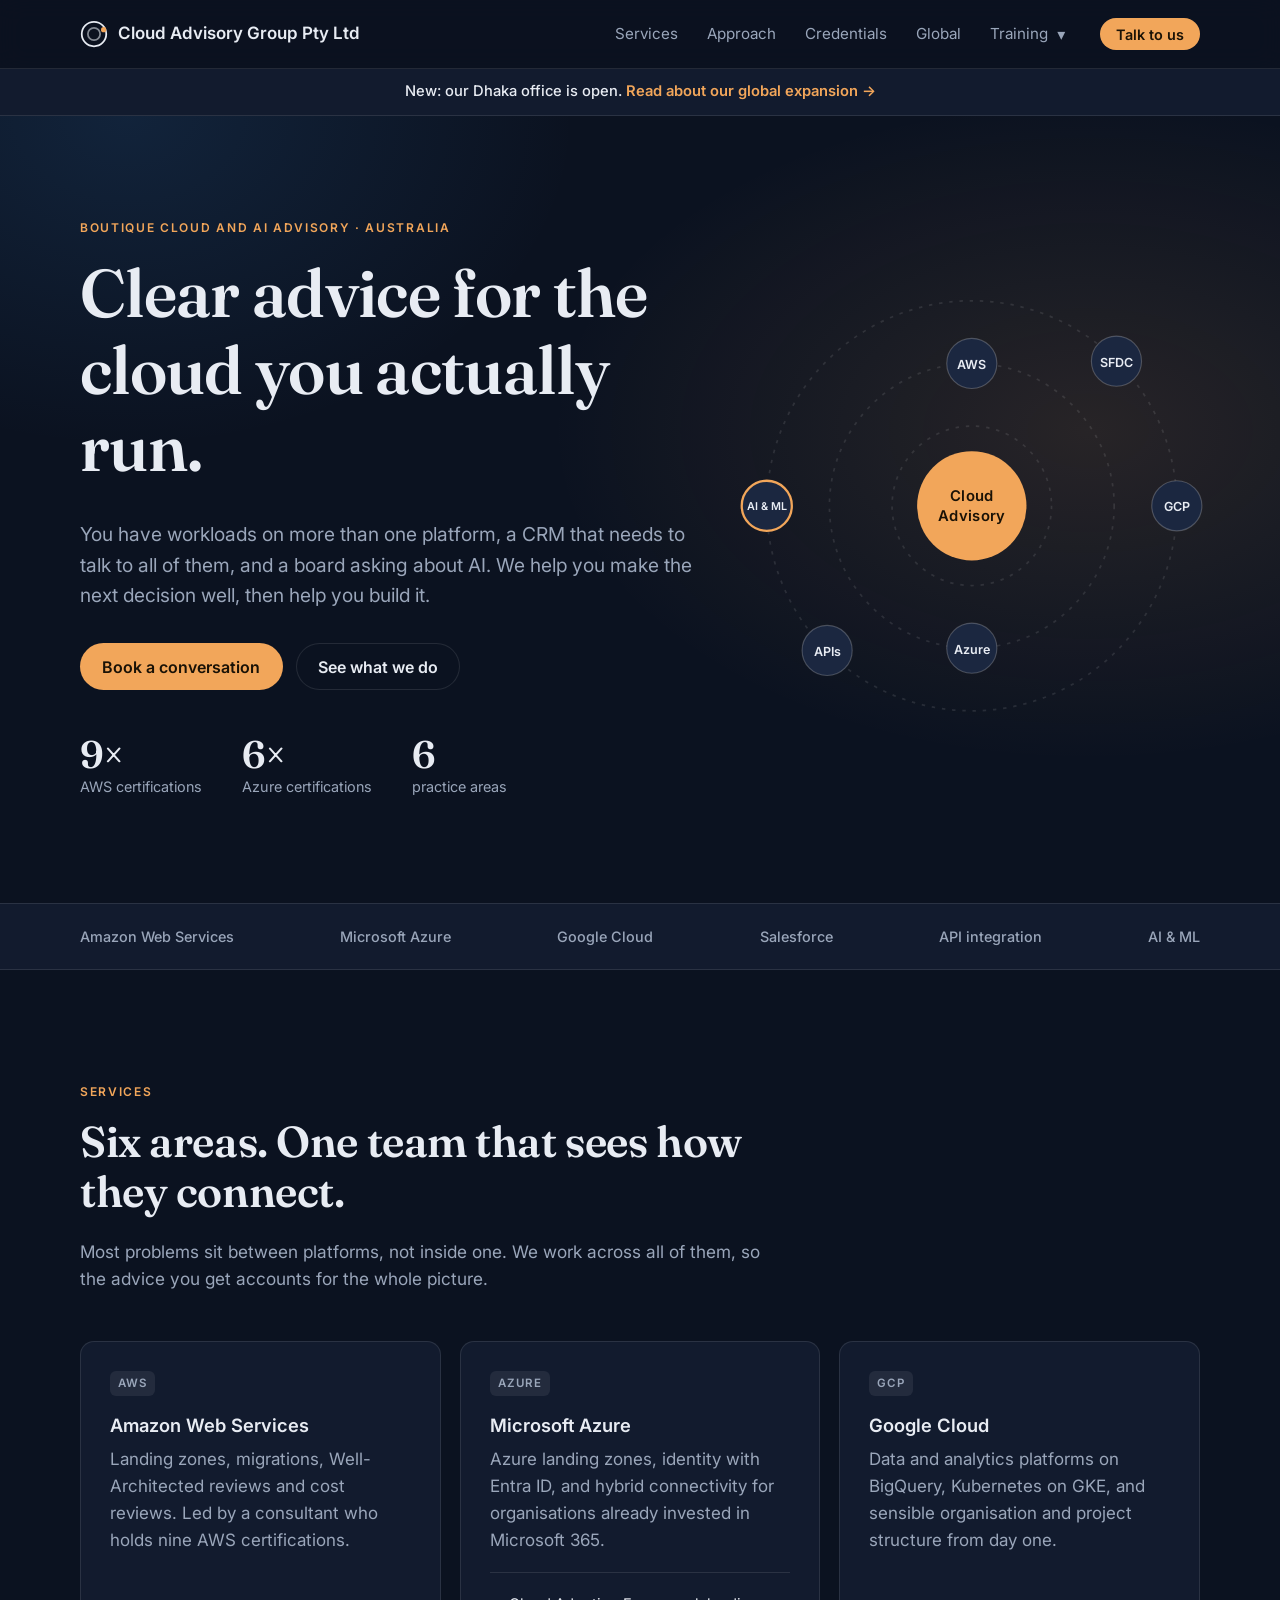
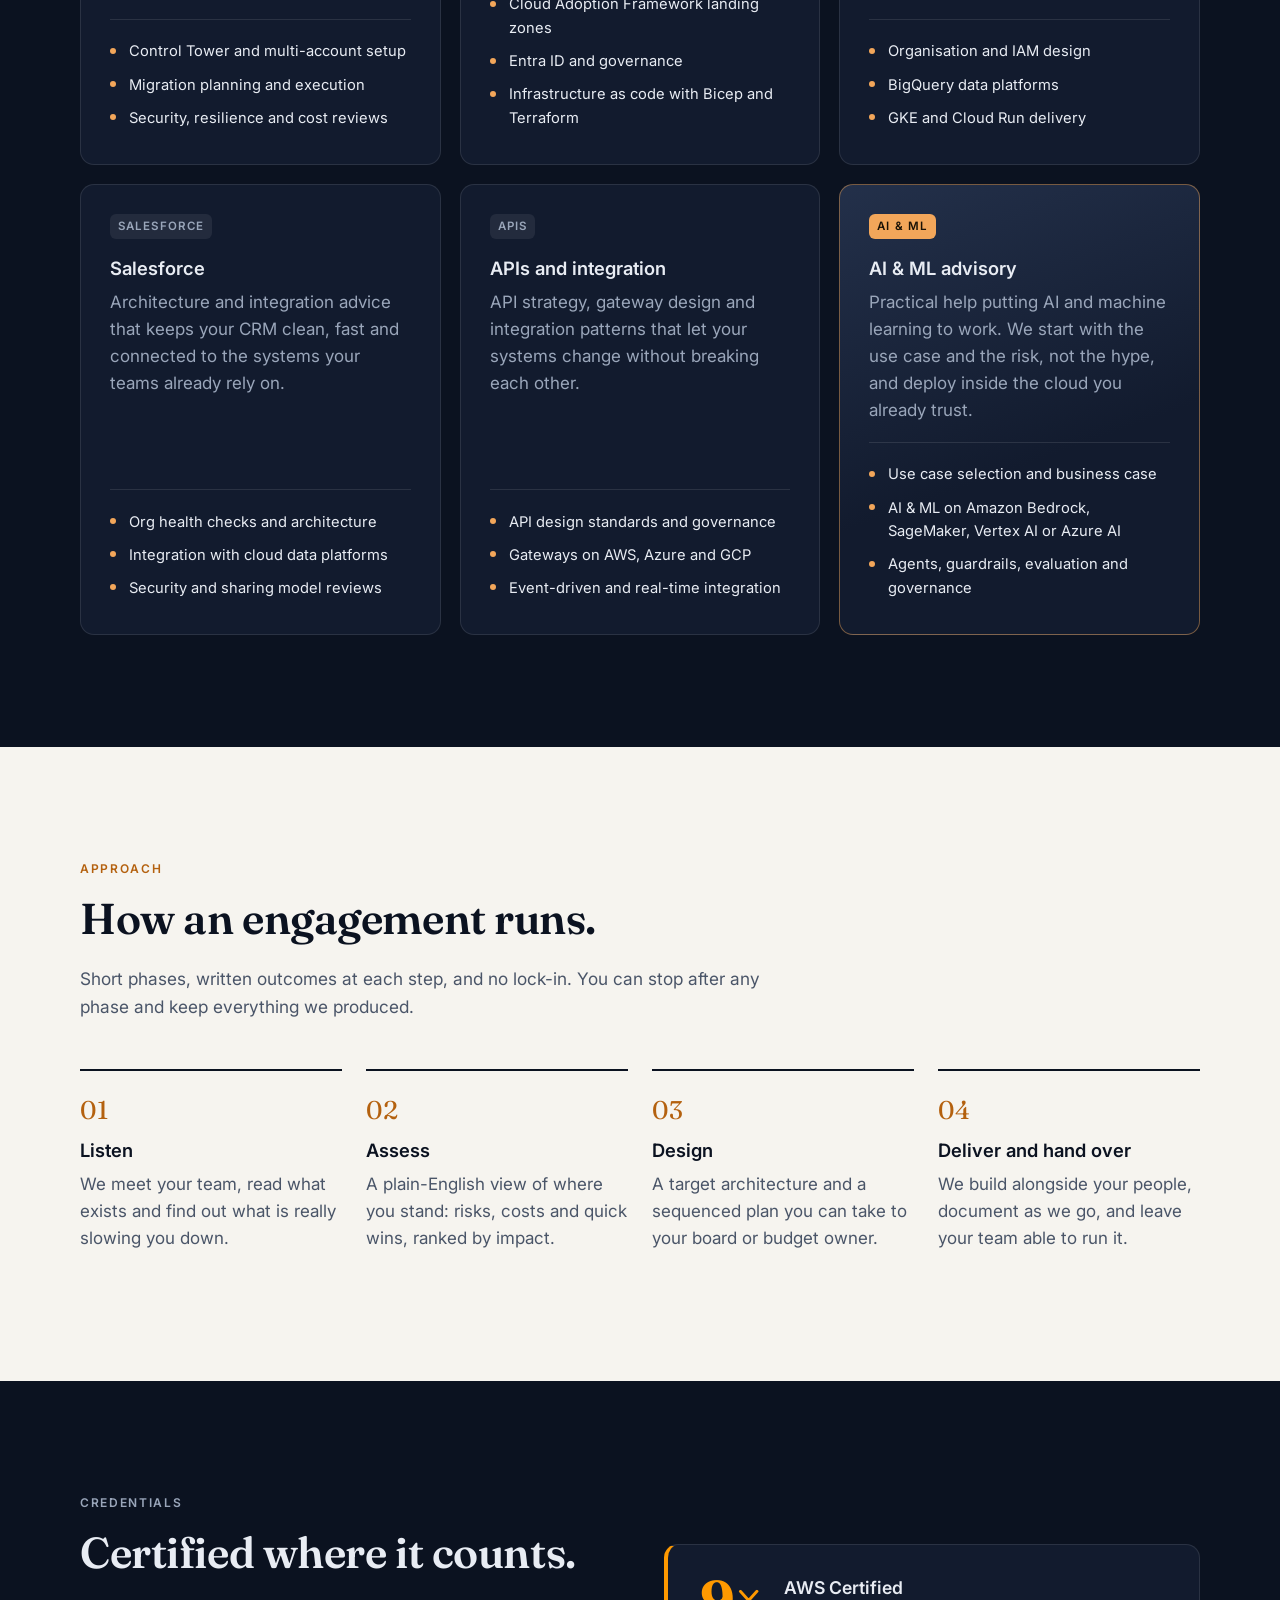
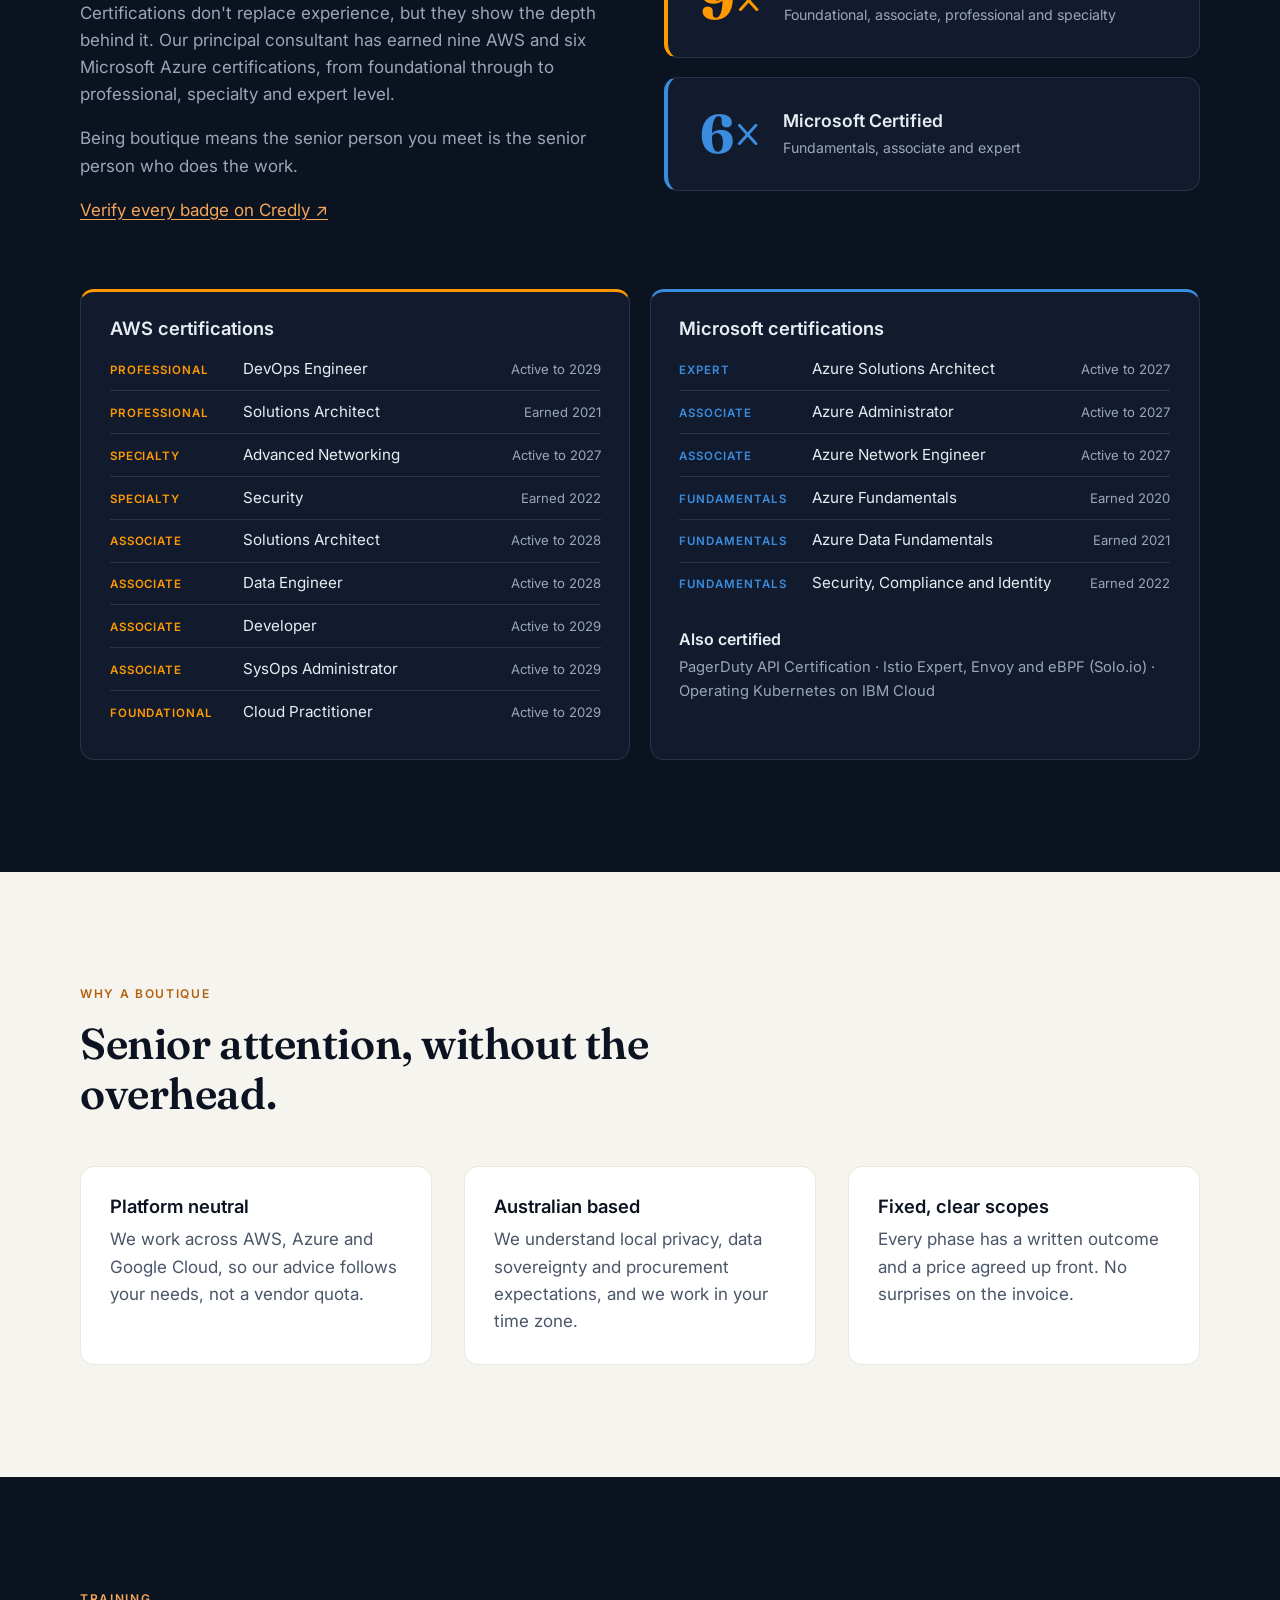
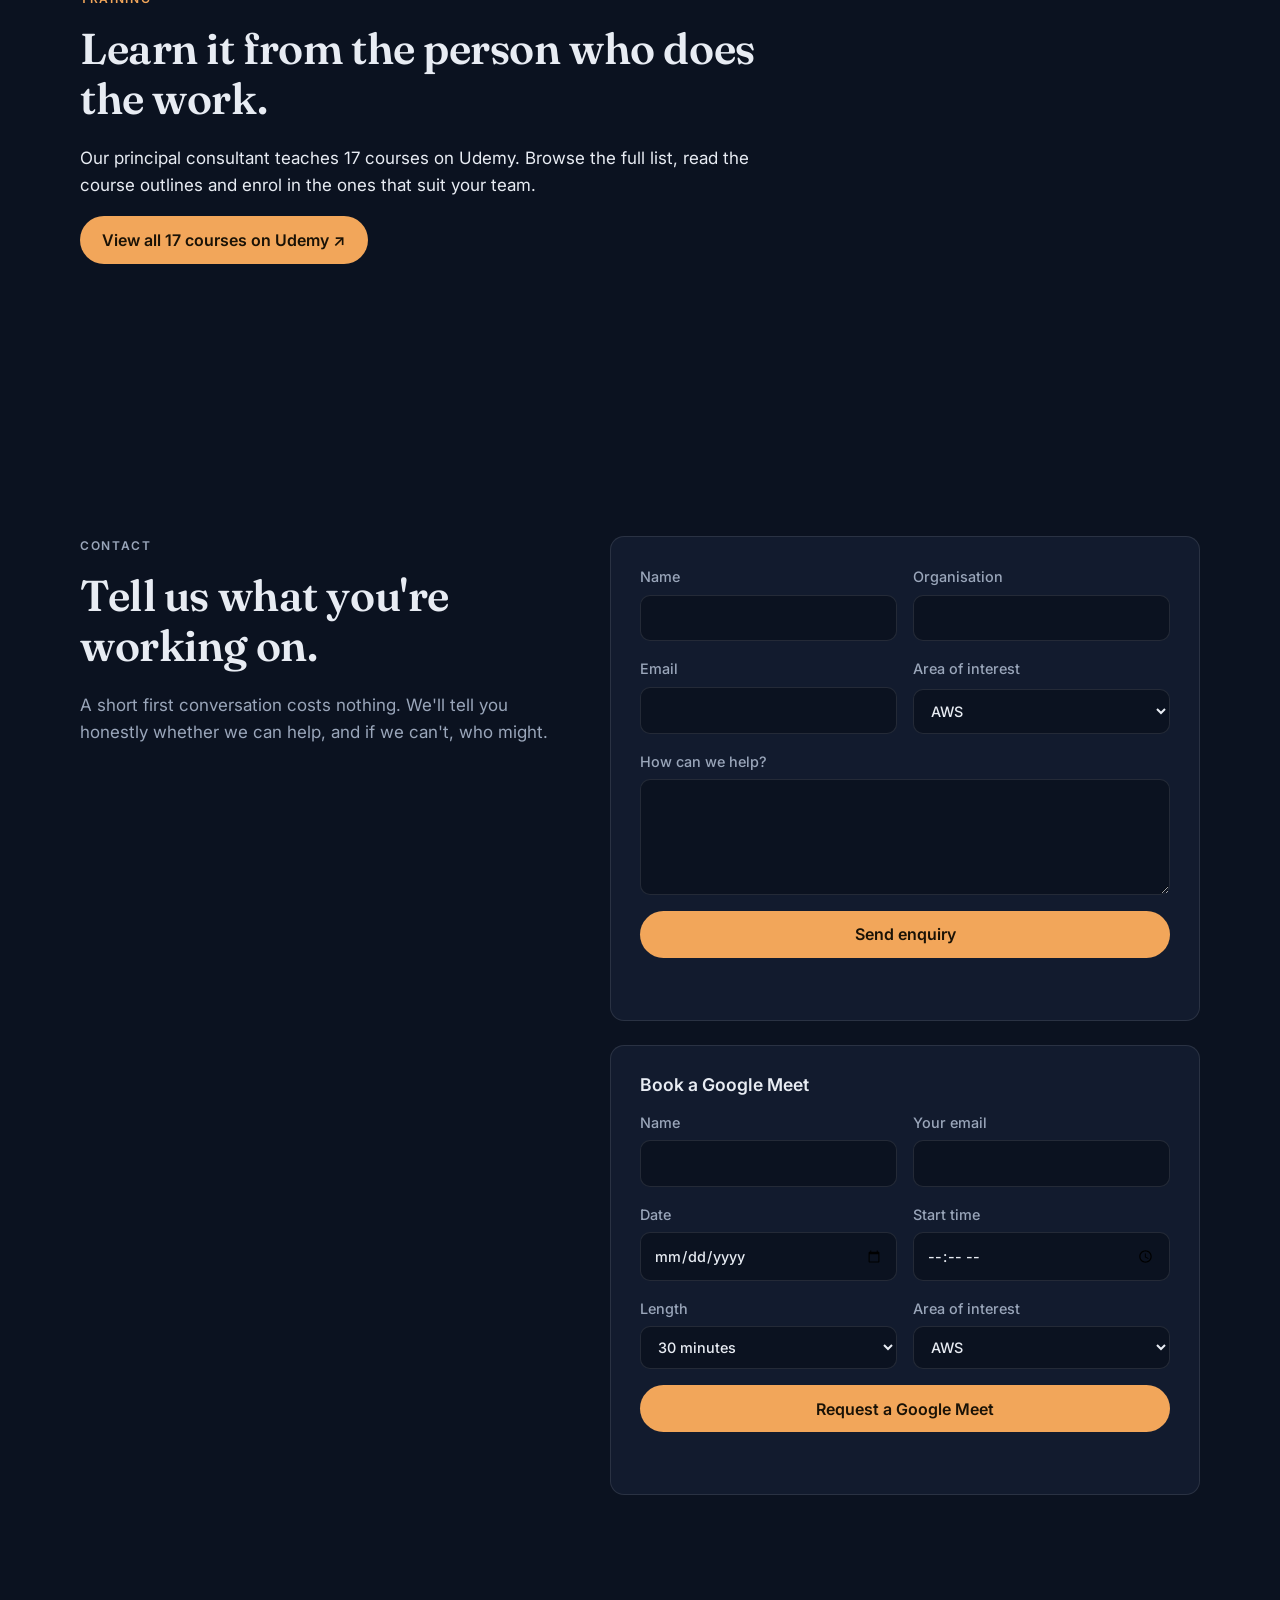
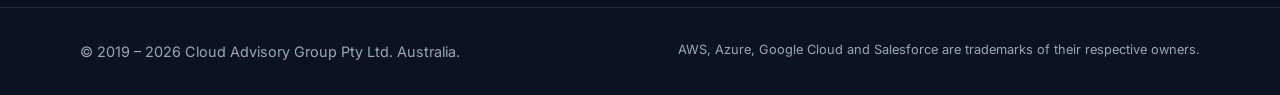
==== commit 214f8817: "feat: add global expansion page announcing the Dhaka office" ====
--- a/index.html
+++ b/index.html
@@ -29,6 +29,7 @@
         <a href="#services">Services</a>
         <a href="#approach">Approach</a>
         <a href="#credentials">Credentials</a>
+        <a href="global-expansion.html">Global</a>
         <div class="nav__drop">
           <a href="#training">Training</a>
           <button class="nav__drop-toggle" type="button" aria-expanded="false" aria-controls="course-menu" aria-label="Show training courses">▾</button>
@@ -60,6 +61,9 @@
   </header>
 
   <main id="main">
+    <!-- Announcement -->
+    <p class="announce"><span>New: our Dhaka office is open.</span> <a href="global-expansion.html">Read about our global expansion →</a></p>
+
     <!-- Hero -->
     <section class="hero">
       <div class="wrap hero__grid">
--- a/styles.css
+++ b/styles.css
@@ -237,3 +237,10 @@
 @media (max-width: 860px) { .certlists { grid-template-columns: 1fr; } }
 @media (max-width: 480px) { .certlist li { grid-template-columns: 1fr auto; } .certlist .lvl { grid-column: 1 / -1; } }
 .orbit .node__label--small { font-size: 9.5px; }
+
+/* Announcement bar */
+.announce { margin: 0; padding: .7rem 20px; text-align: center; font-size: .92rem; background: var(--ink-2); border-bottom: 1px solid var(--line); color: var(--muted); }
+.announce span { color: var(--text); font-weight: 500; }
+.announce a { color: var(--accent); font-weight: 600; text-decoration: none; }
+.announce a:hover { text-decoration: underline; }
+.nav__links a[aria-current="page"] { color: var(--accent); }
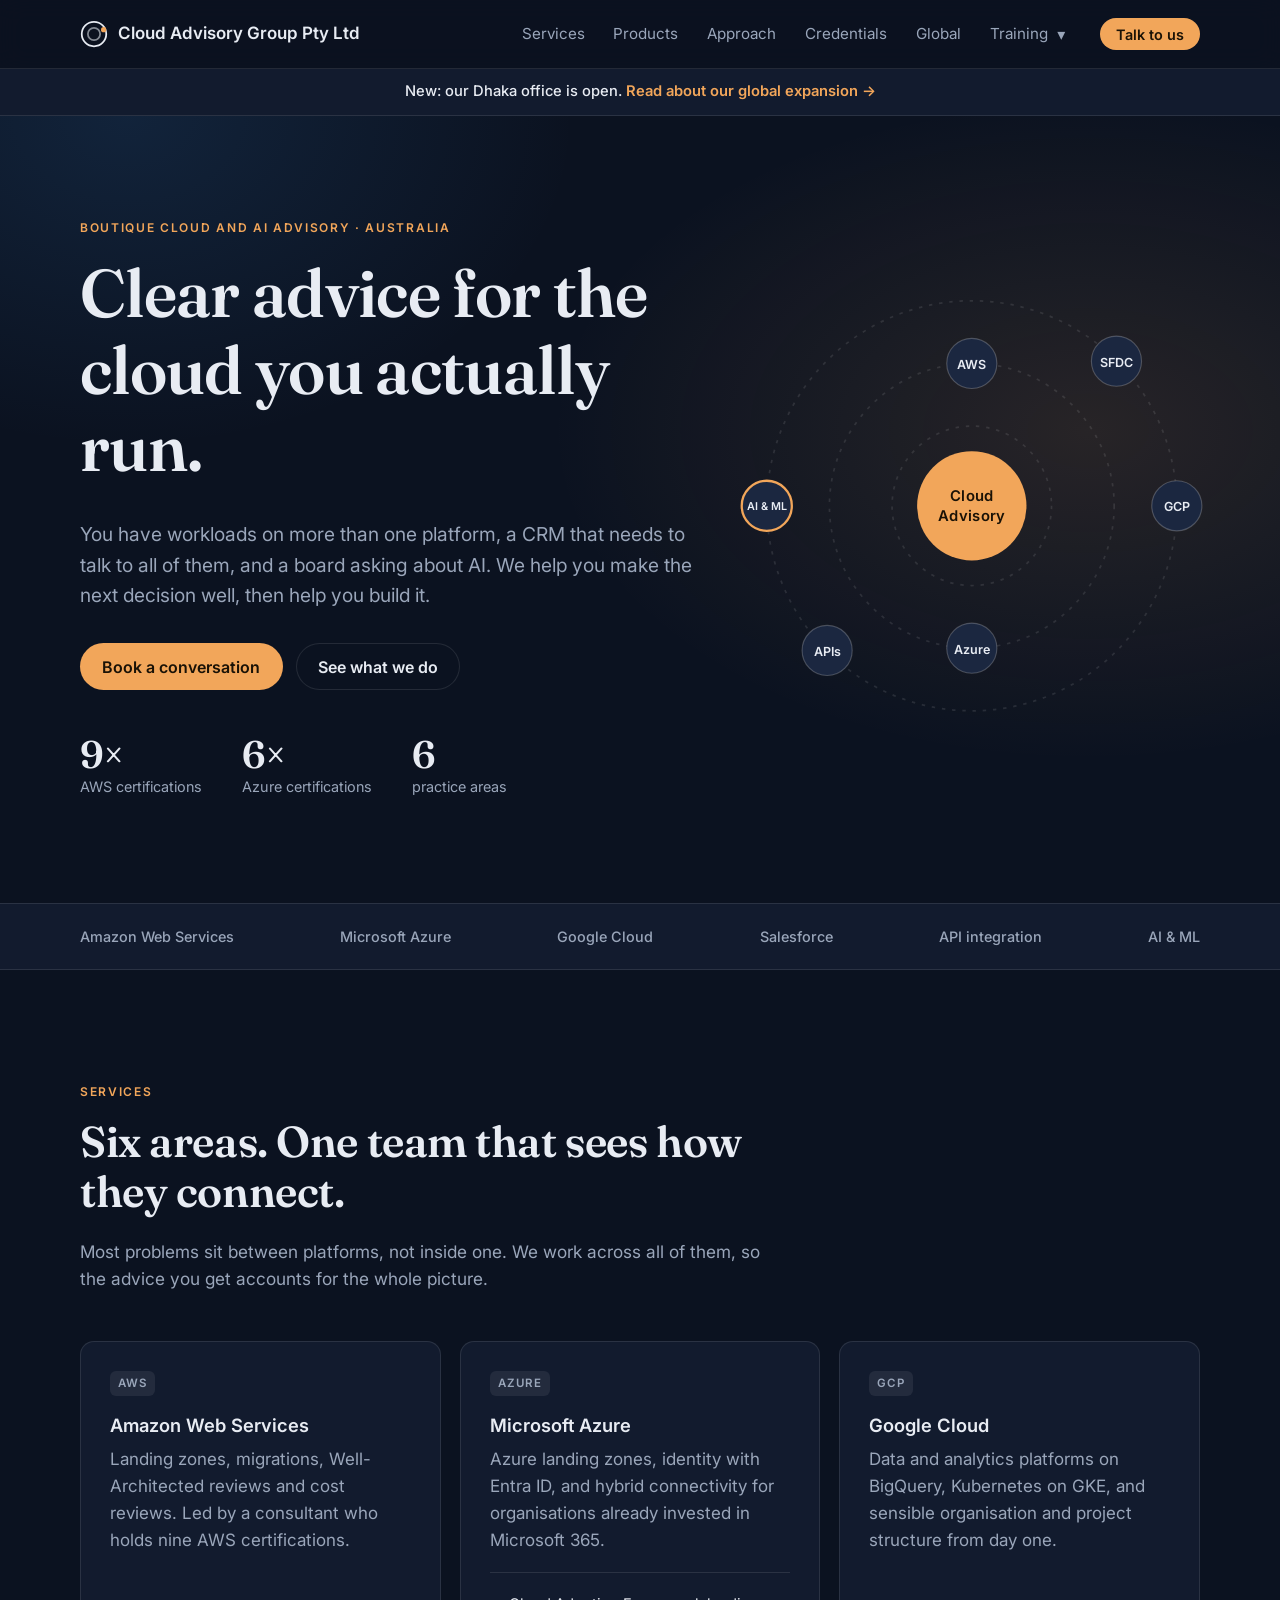
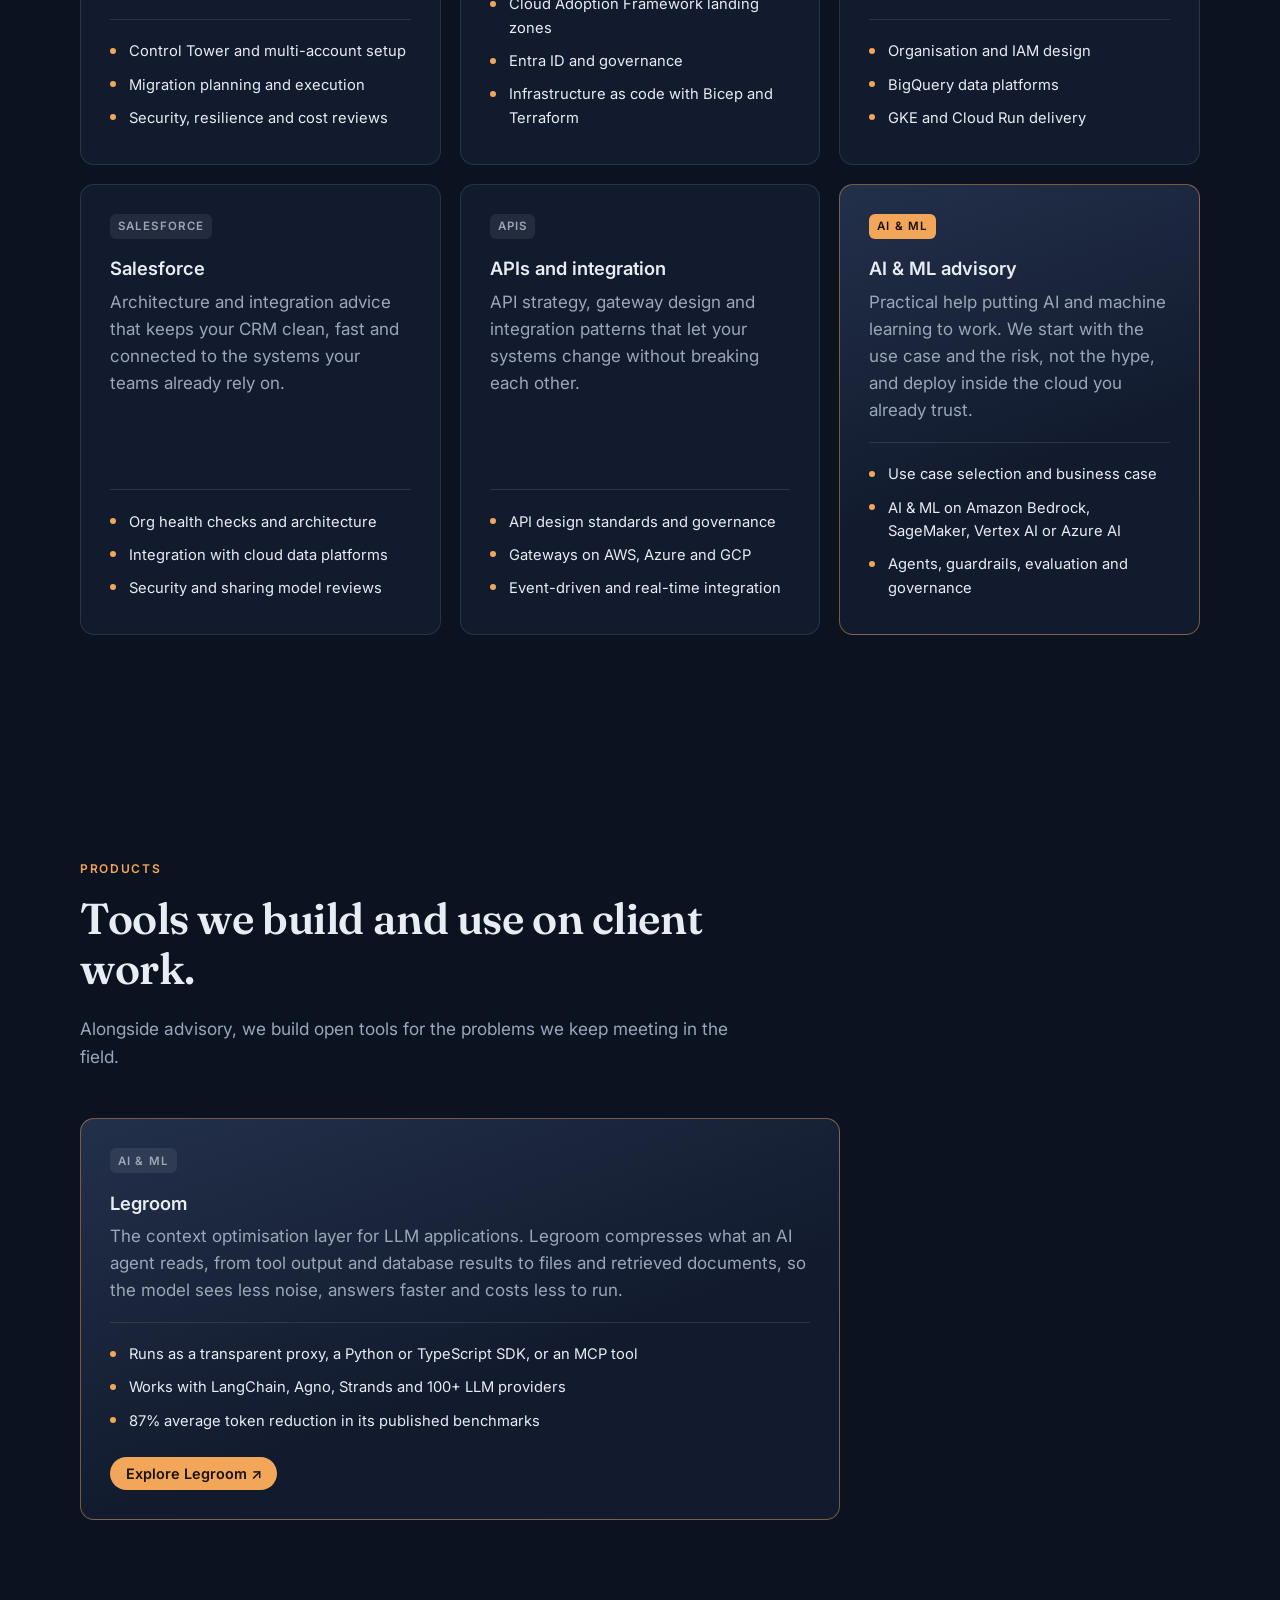
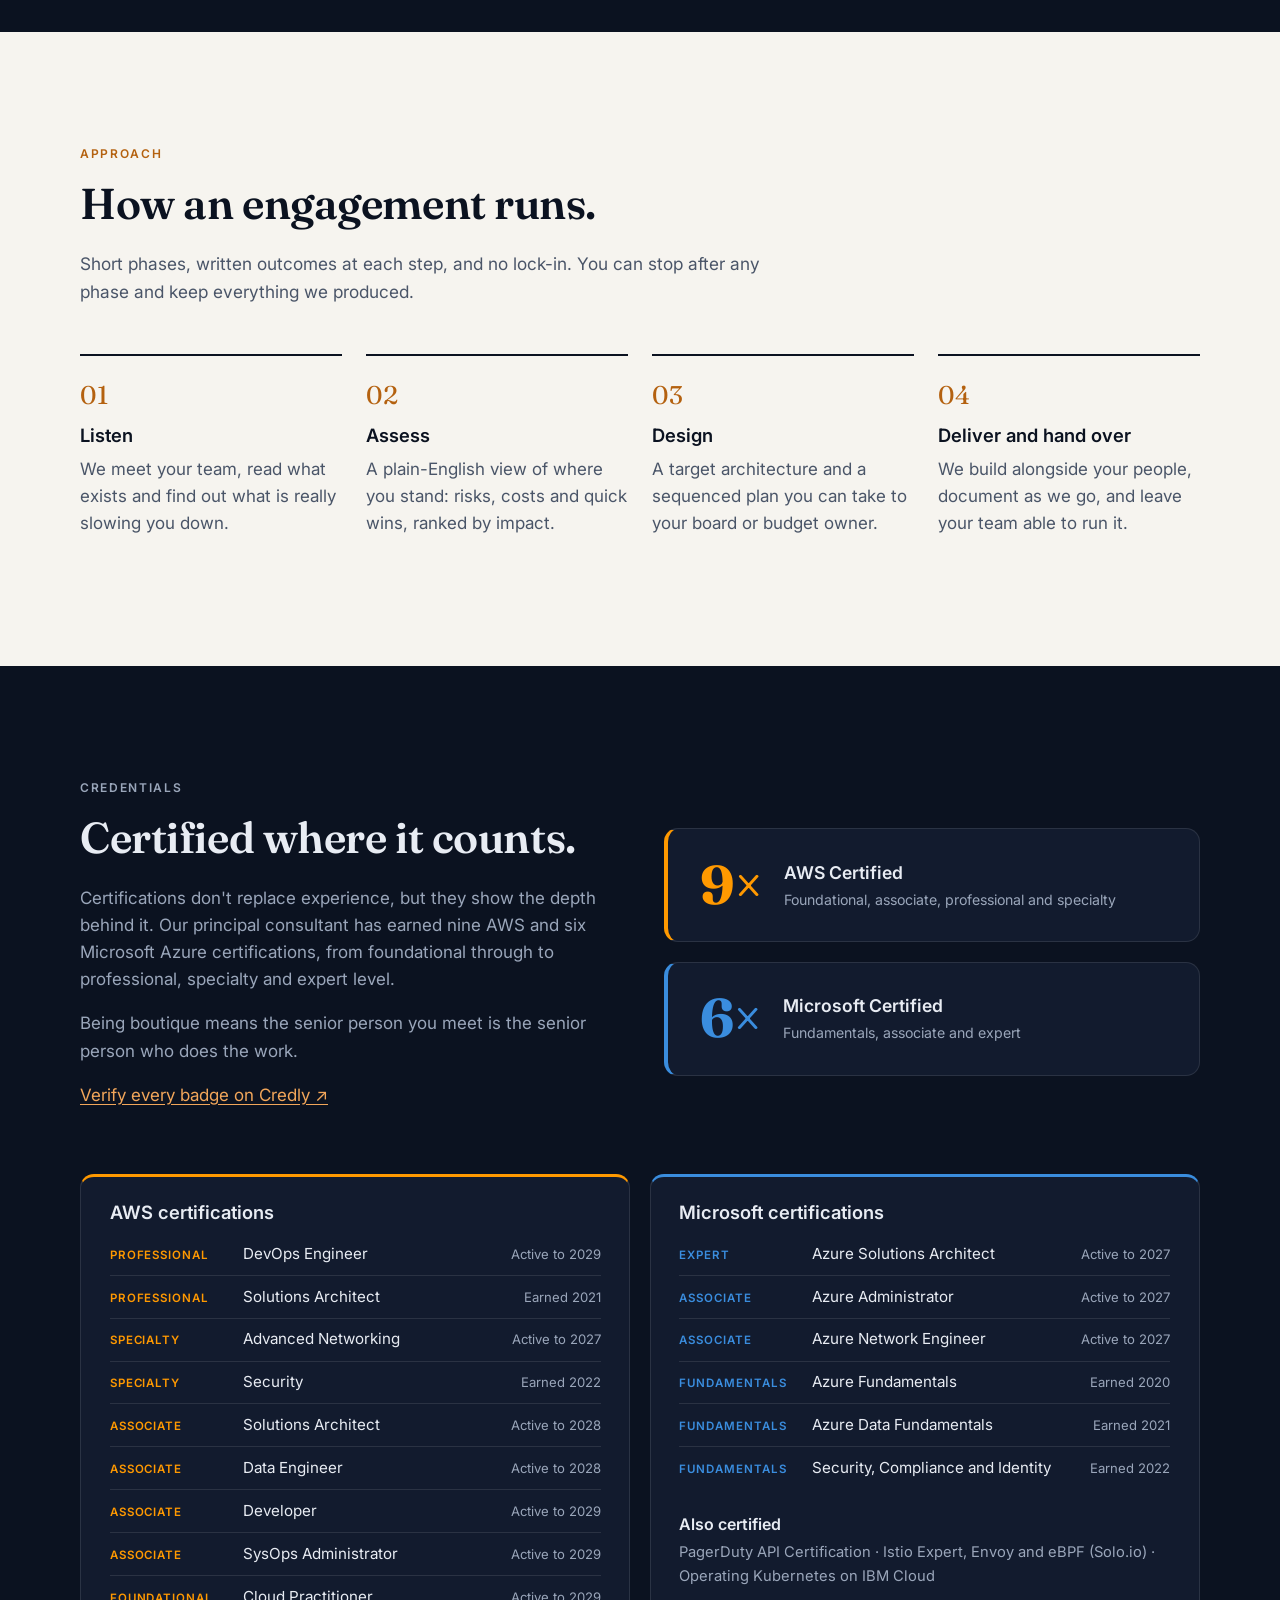
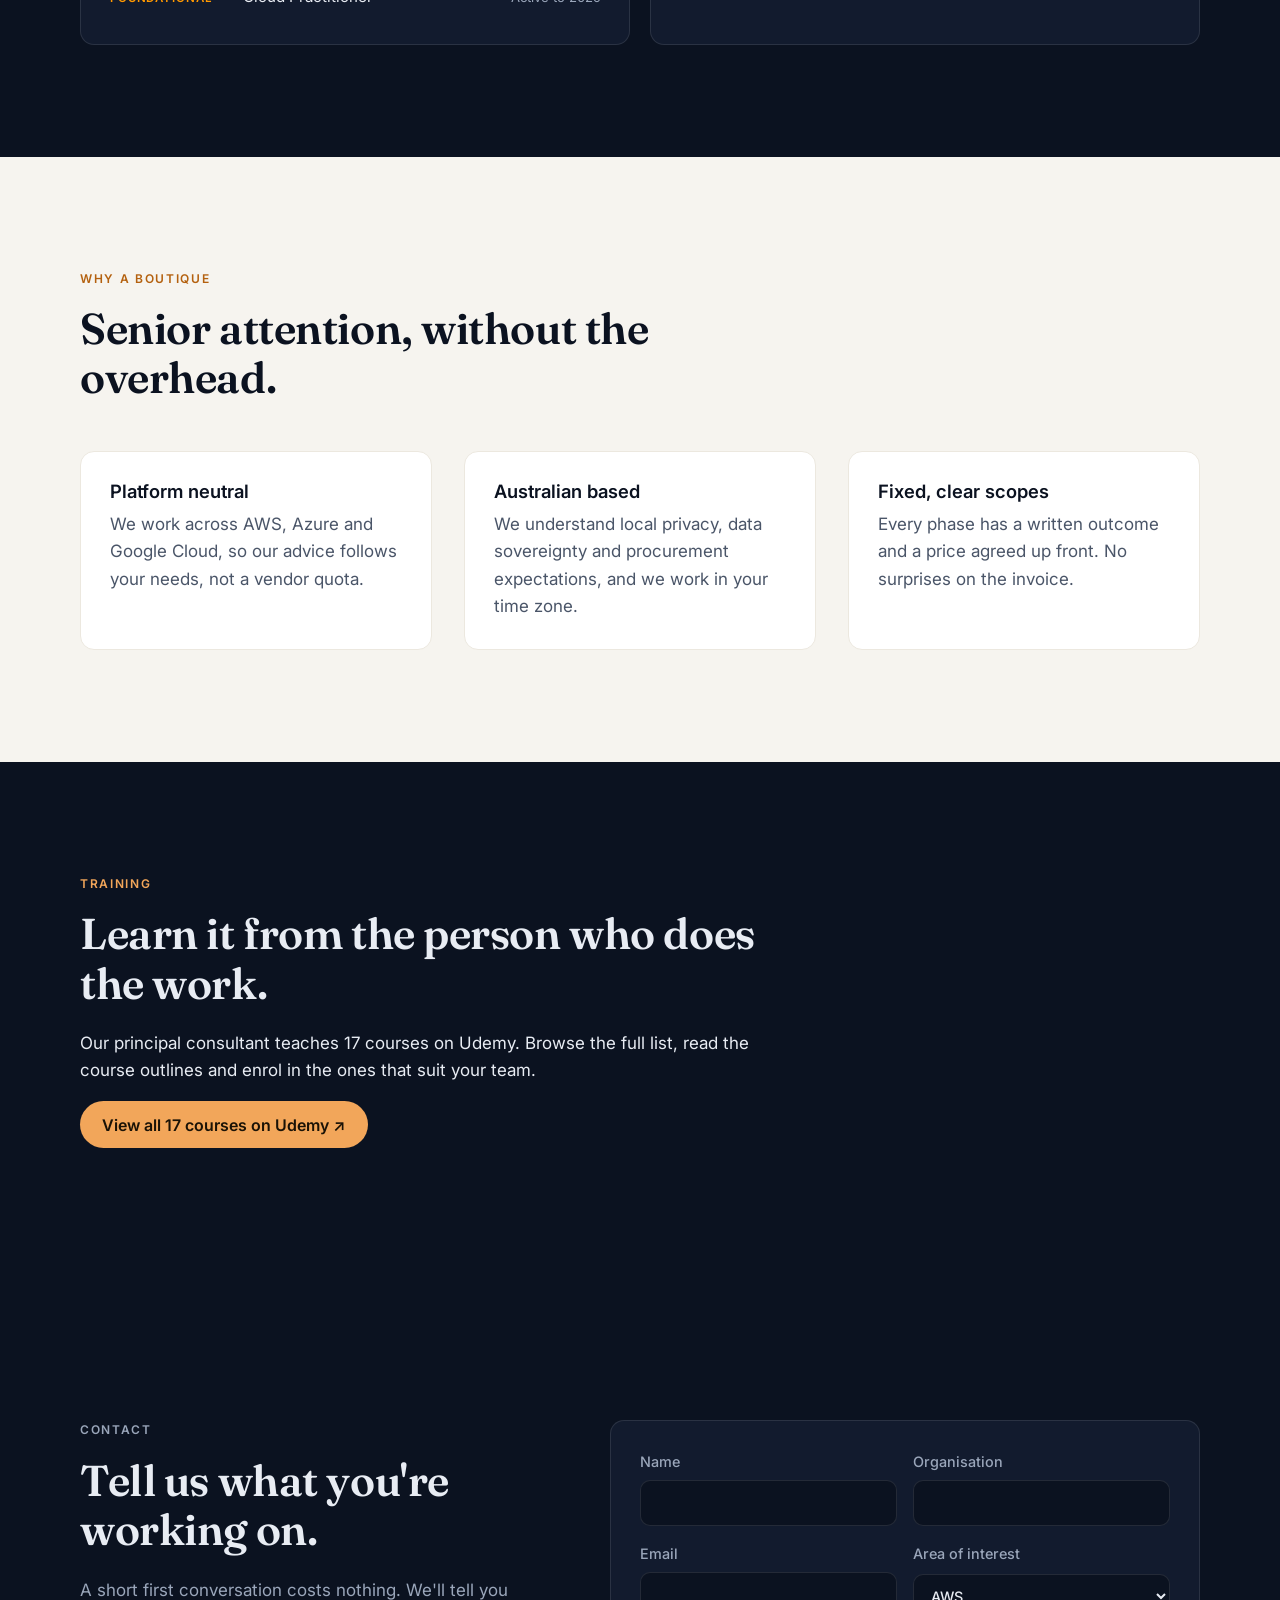
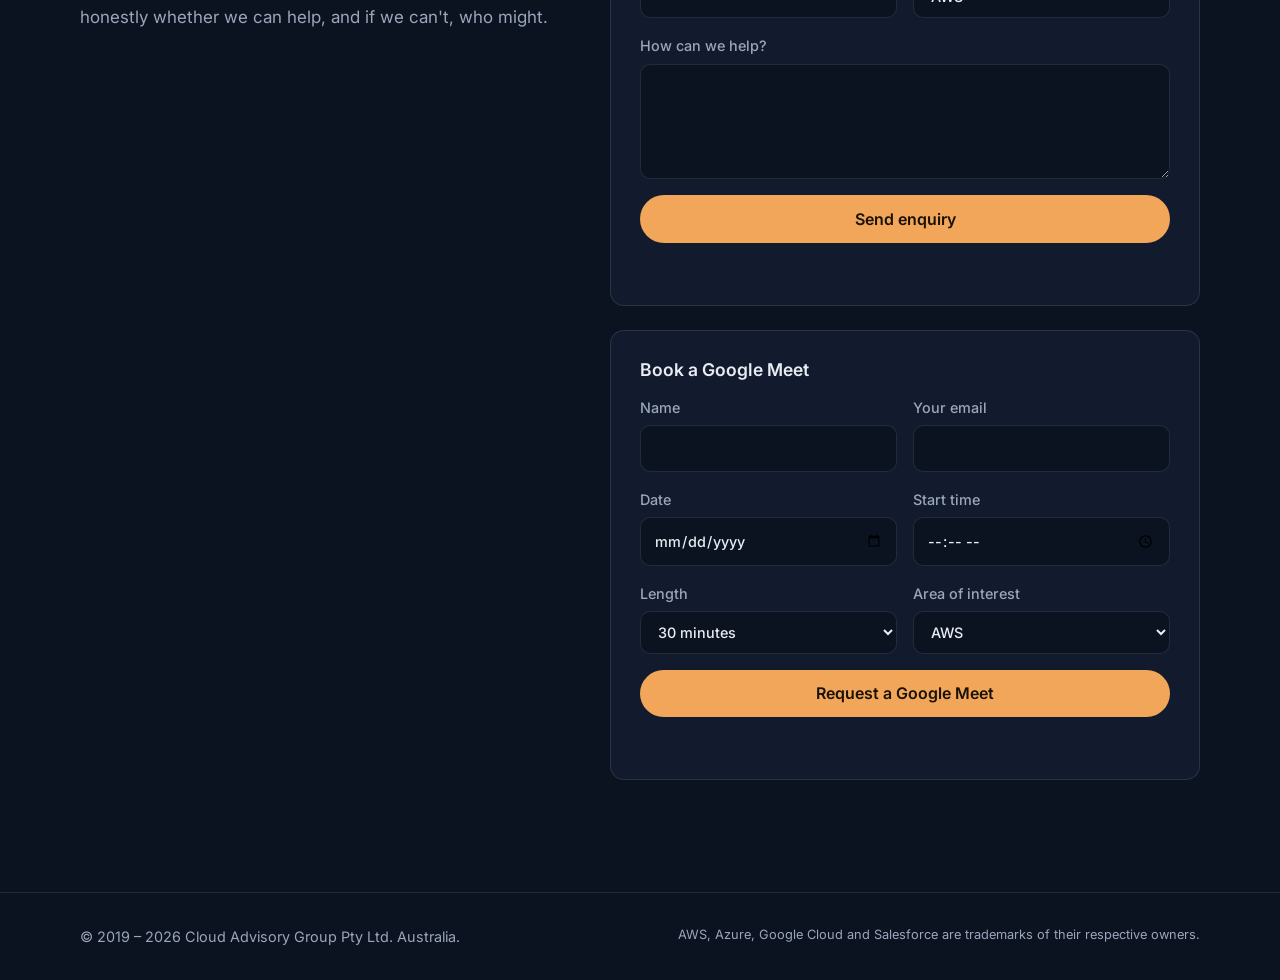
==== commit 4d4a9195: "feat: add a Products section featuring Legroom" ====
--- a/index.html
+++ b/index.html
@@ -27,9 +27,10 @@
       <button class="nav__toggle" aria-expanded="false" aria-controls="nav-links">Menu</button>
       <nav id="nav-links" class="nav__links" aria-label="Primary">
         <a href="#services">Services</a>
+        <a href="#products">Products</a>
         <a href="#approach">Approach</a>
         <a href="#credentials">Credentials</a>
-        <a href="global-expansion.html">Global</a>
+        <a href="dhaka/">Global</a>
         <div class="nav__drop">
           <a href="#training">Training</a>
           <button class="nav__drop-toggle" type="button" aria-expanded="false" aria-controls="course-menu" aria-label="Show training courses">▾</button>
@@ -62,7 +63,7 @@
 
   <main id="main">
     <!-- Announcement -->
-    <p class="announce"><span>New: our Dhaka office is open.</span> <a href="global-expansion.html">Read about our global expansion →</a></p>
+    <p class="announce"><span>New: our Dhaka office is open.</span> <a href="dhaka/">Read about our global expansion →</a></p>
 
     <!-- Hero -->
     <section class="hero">
@@ -155,6 +156,30 @@
             <h3>AI &amp; ML advisory</h3>
             <p>Practical help putting AI and machine learning to work. We start with the use case and the risk, not the hype, and deploy inside the cloud you already trust.</p>
             <ul><li>Use case selection and business case</li><li>AI &amp; ML on Amazon Bedrock, SageMaker, Vertex AI or Azure AI</li><li>Agents, guardrails, evaluation and governance</li></ul>
+          </article>
+        </div>
+      </div>
+    </section>
+
+    <!-- Products -->
+    <section class="section" id="products">
+      <div class="wrap">
+        <header class="section__head">
+          <p class="eyebrow">Products</p>
+          <h2>Tools we build and use on client work.</h2>
+          <p>Alongside advisory, we build open tools for the problems we keep meeting in the field.</p>
+        </header>
+        <div class="cards cards--products">
+          <article class="card card--feature">
+            <span class="card__tag">AI &amp; ML</span>
+            <h3>Legroom</h3>
+            <p>The context optimisation layer for LLM applications. Legroom compresses what an AI agent reads, from tool output and database results to files and retrieved documents, so the model sees less noise, answers faster and costs less to run.</p>
+            <ul>
+              <li>Runs as a transparent proxy, a Python or TypeScript SDK, or an MCP tool</li>
+              <li>Works with LangChain, Agno, Strands and 100+ LLM providers</li>
+              <li>87% average token reduction in its published benchmarks</li>
+            </ul>
+            <p class="card__link"><a class="btn btn--small" href="https://legroom-ai.github.io/" target="_blank" rel="noopener">Explore Legroom ↗</a></p>
           </article>
         </div>
       </div>
--- a/styles.css
+++ b/styles.css
@@ -244,3 +244,8 @@
 .announce a { color: var(--accent); font-weight: 600; text-decoration: none; }
 .announce a:hover { text-decoration: underline; }
 .nav__links a[aria-current="page"] { color: var(--accent); }
+
+/* Products */
+.cards--products { grid-template-columns: minmax(0, 1fr); max-width: 760px; }
+.card__link { margin: 1.2rem 0 0; }
+.card__link .btn { text-decoration: none; }
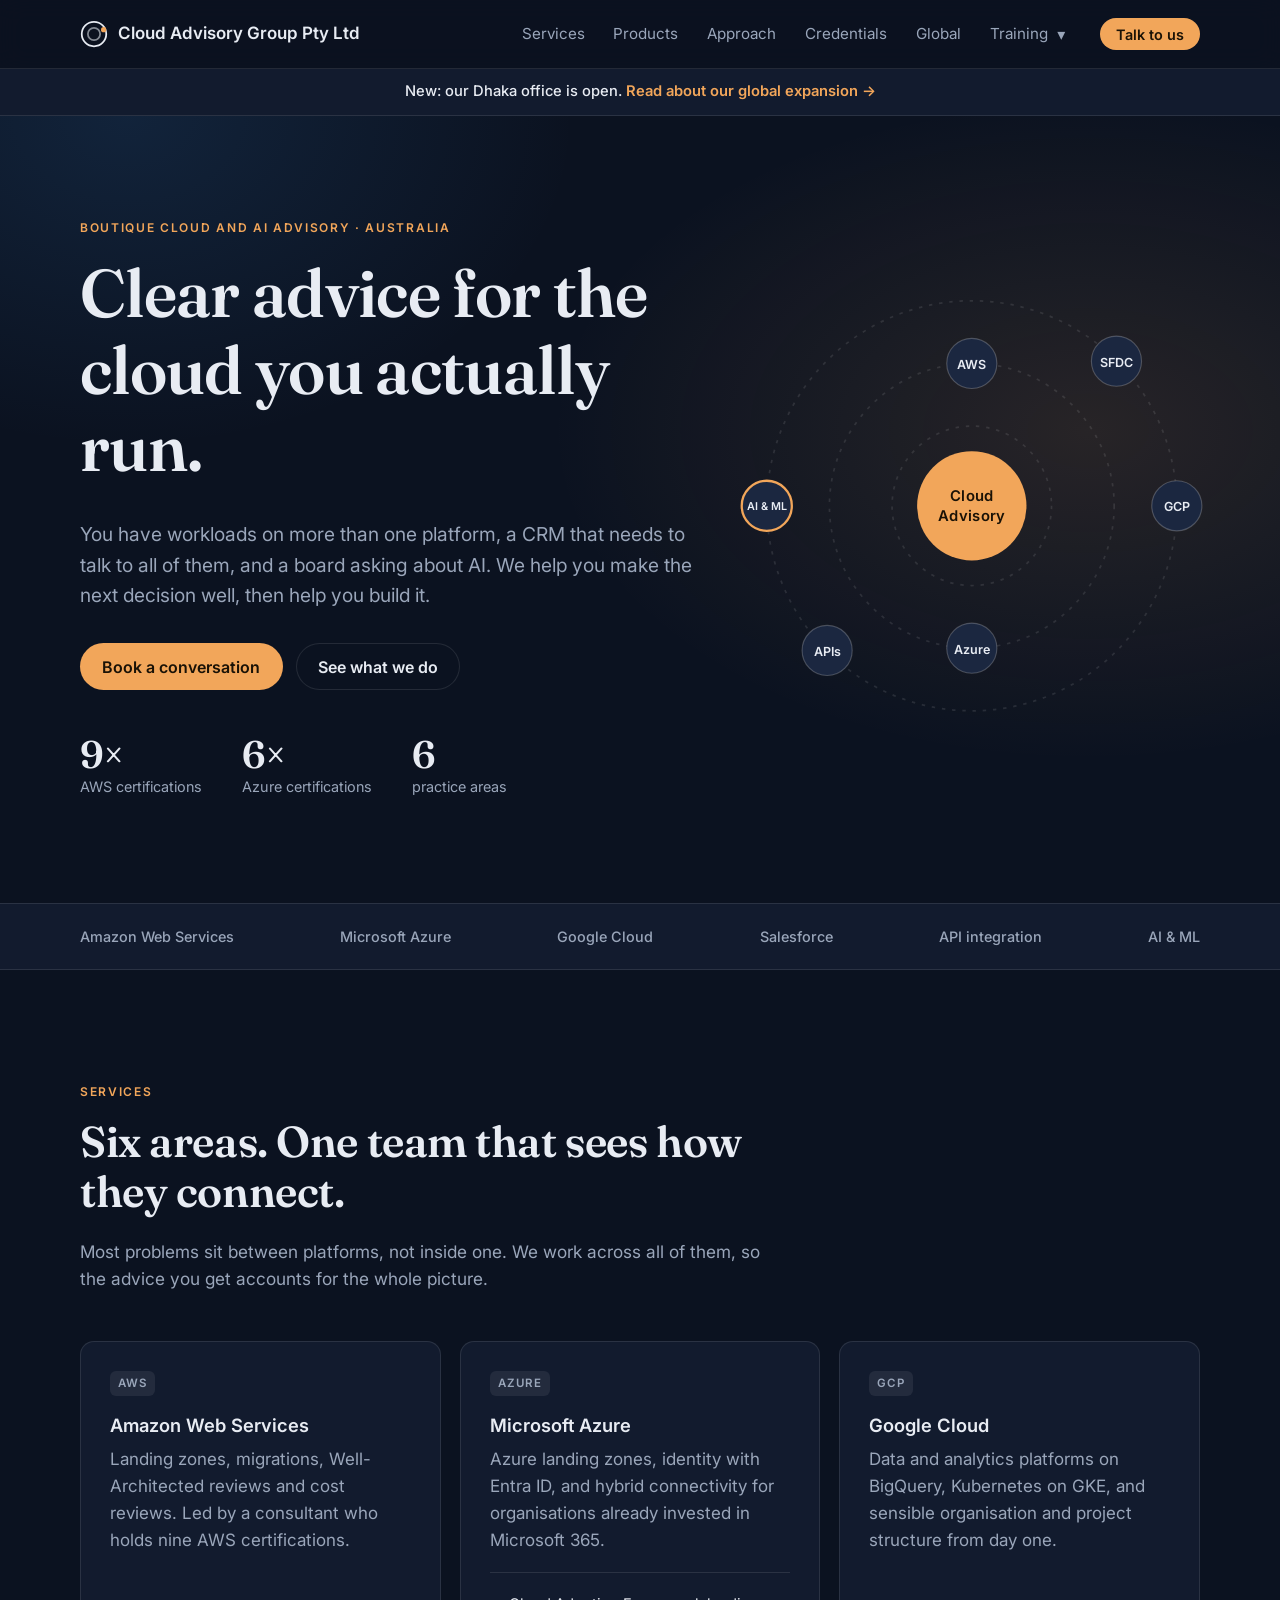
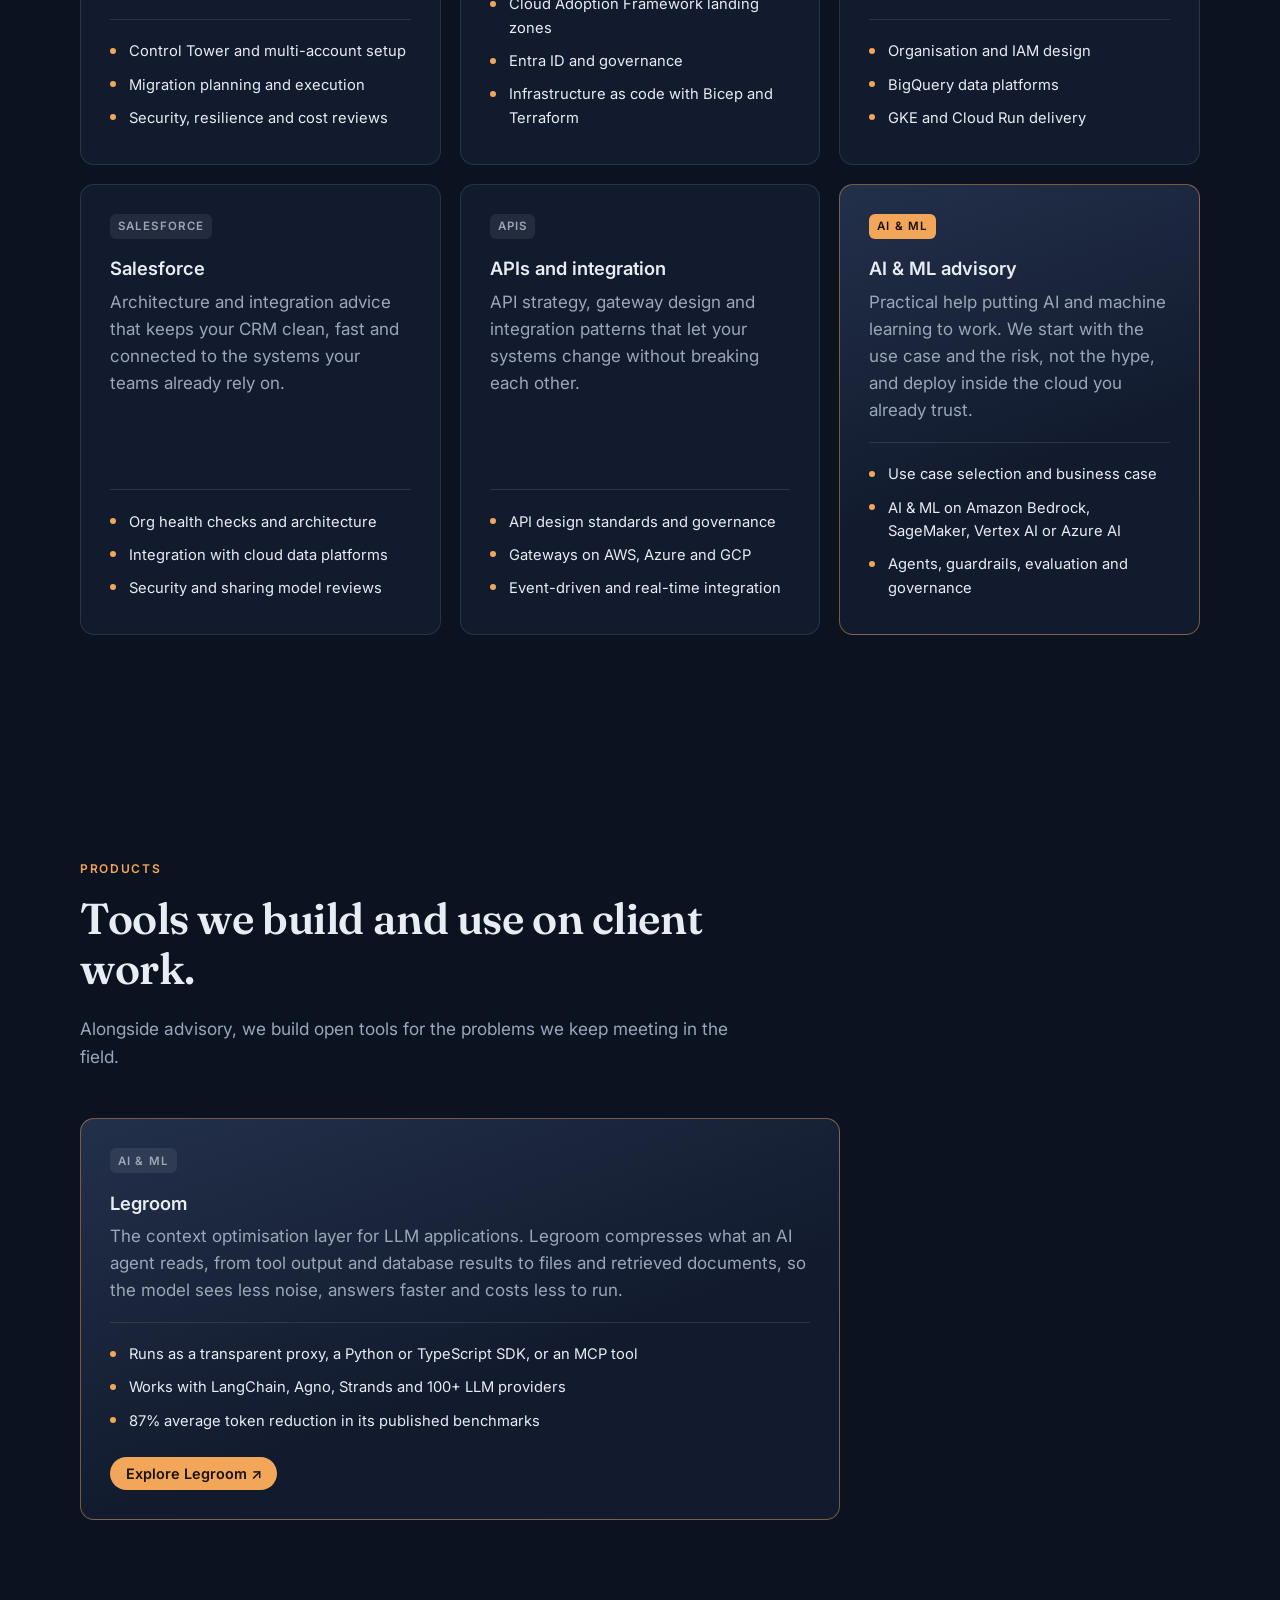
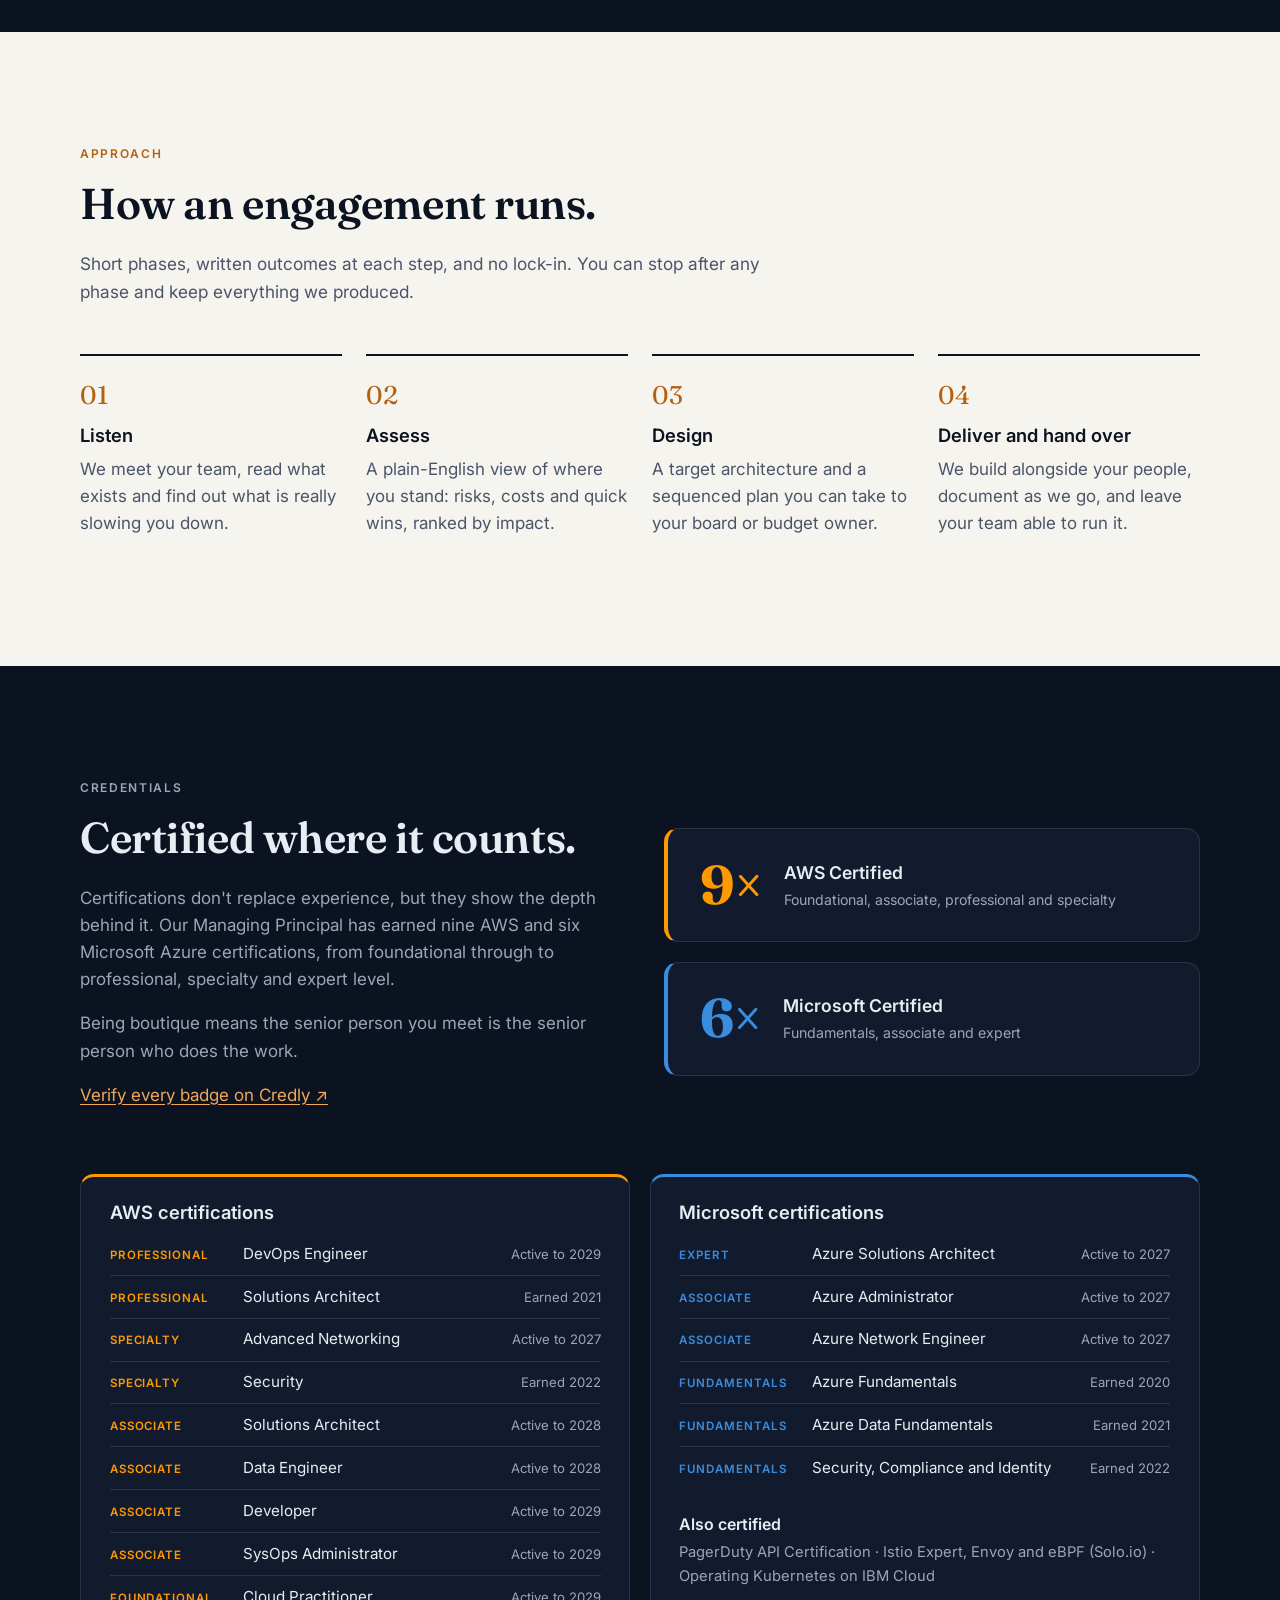
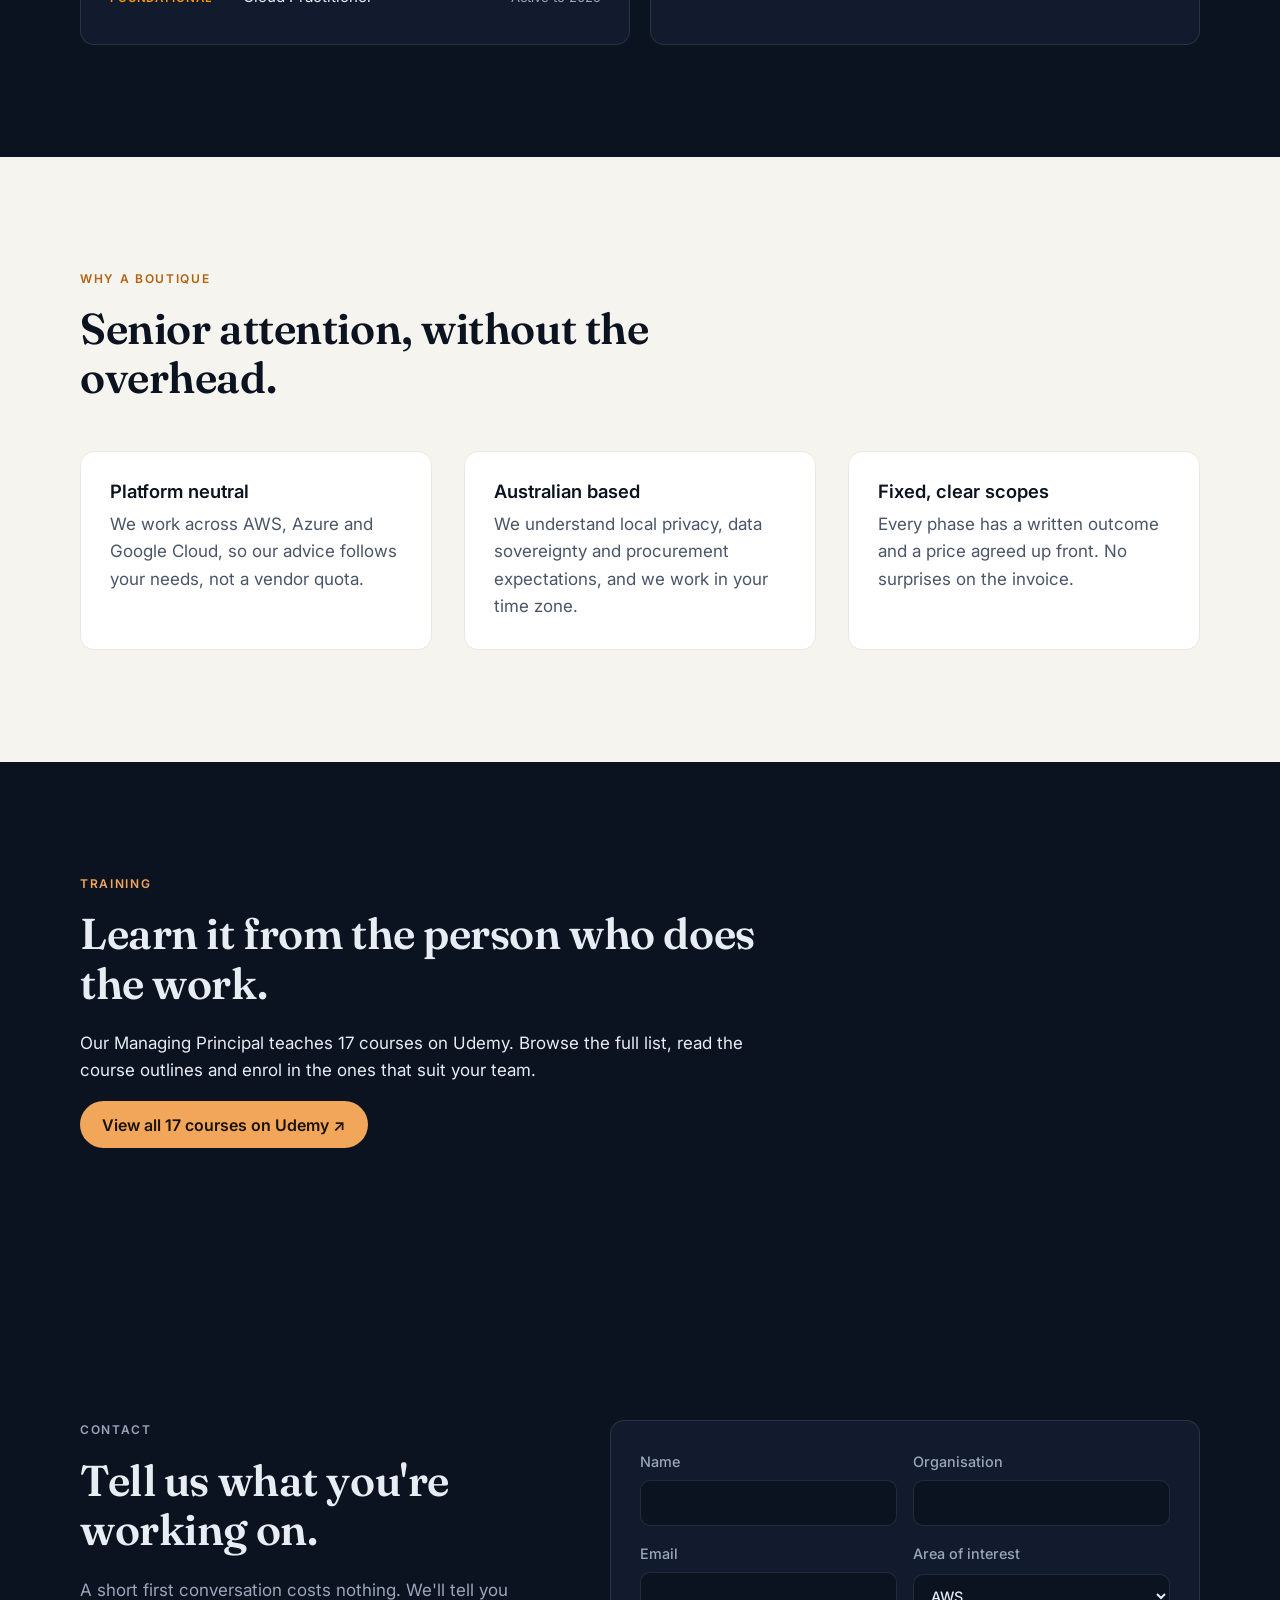
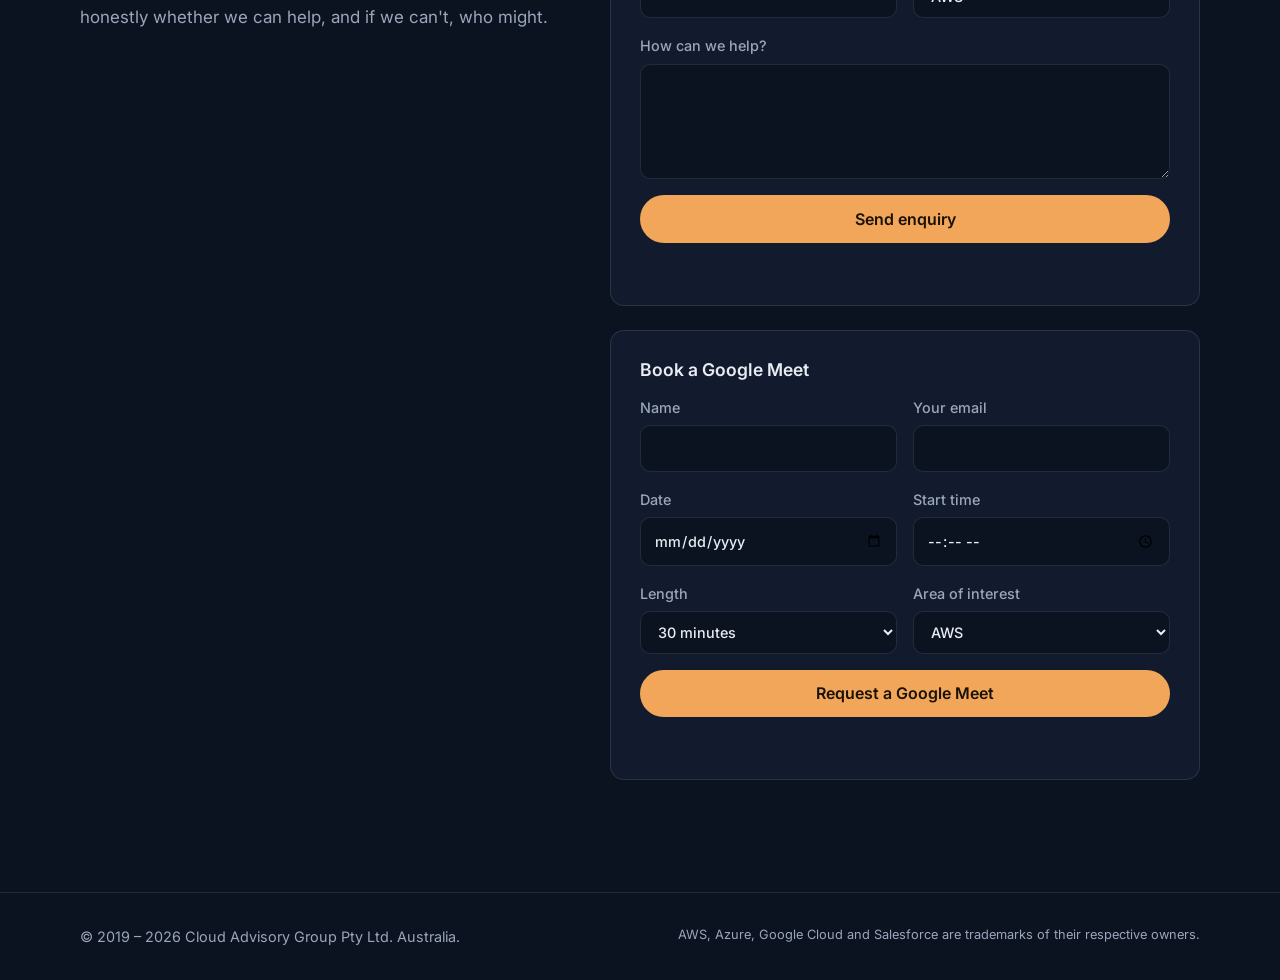
==== commit 78e6f522: "chore: refer to the Managing Principal instead of the principal consultant" ====
--- a/index.html
+++ b/index.html
@@ -209,7 +209,7 @@
           <div>
             <p class="eyebrow">Credentials</p>
             <h2>Certified where it counts.</h2>
-            <p>Certifications don't replace experience, but they show the depth behind it. Our principal consultant has earned nine AWS and six Microsoft Azure certifications, from foundational through to professional, specialty and expert level.</p>
+            <p>Certifications don't replace experience, but they show the depth behind it. Our Managing Principal has earned nine AWS and six Microsoft Azure certifications, from foundational through to professional, specialty and expert level.</p>
             <p>Being boutique means the senior person you meet is the senior person who does the work.</p>
             <p><a class="link" href="https://www.credly.com/users/ghalibahmad" target="_blank" rel="noopener">Verify every badge on Credly ↗</a></p>
           </div>
@@ -272,7 +272,7 @@
         <header class="section__head">
           <p class="eyebrow">Training</p>
           <h2>Learn it from the person who does the work.</h2>
-          <p>Our principal consultant teaches 17 courses on Udemy. Browse the full list, read the course outlines and enrol in the ones that suit your team.</p>
+          <p>Our Managing Principal teaches 17 courses on Udemy. Browse the full list, read the course outlines and enrol in the ones that suit your team.</p>
           <p><a class="btn" href="https://www.udemy.com/user/ghalib-242/" target="_blank" rel="noopener">View all 17 courses on Udemy ↗</a></p>
         </header>
       </div>
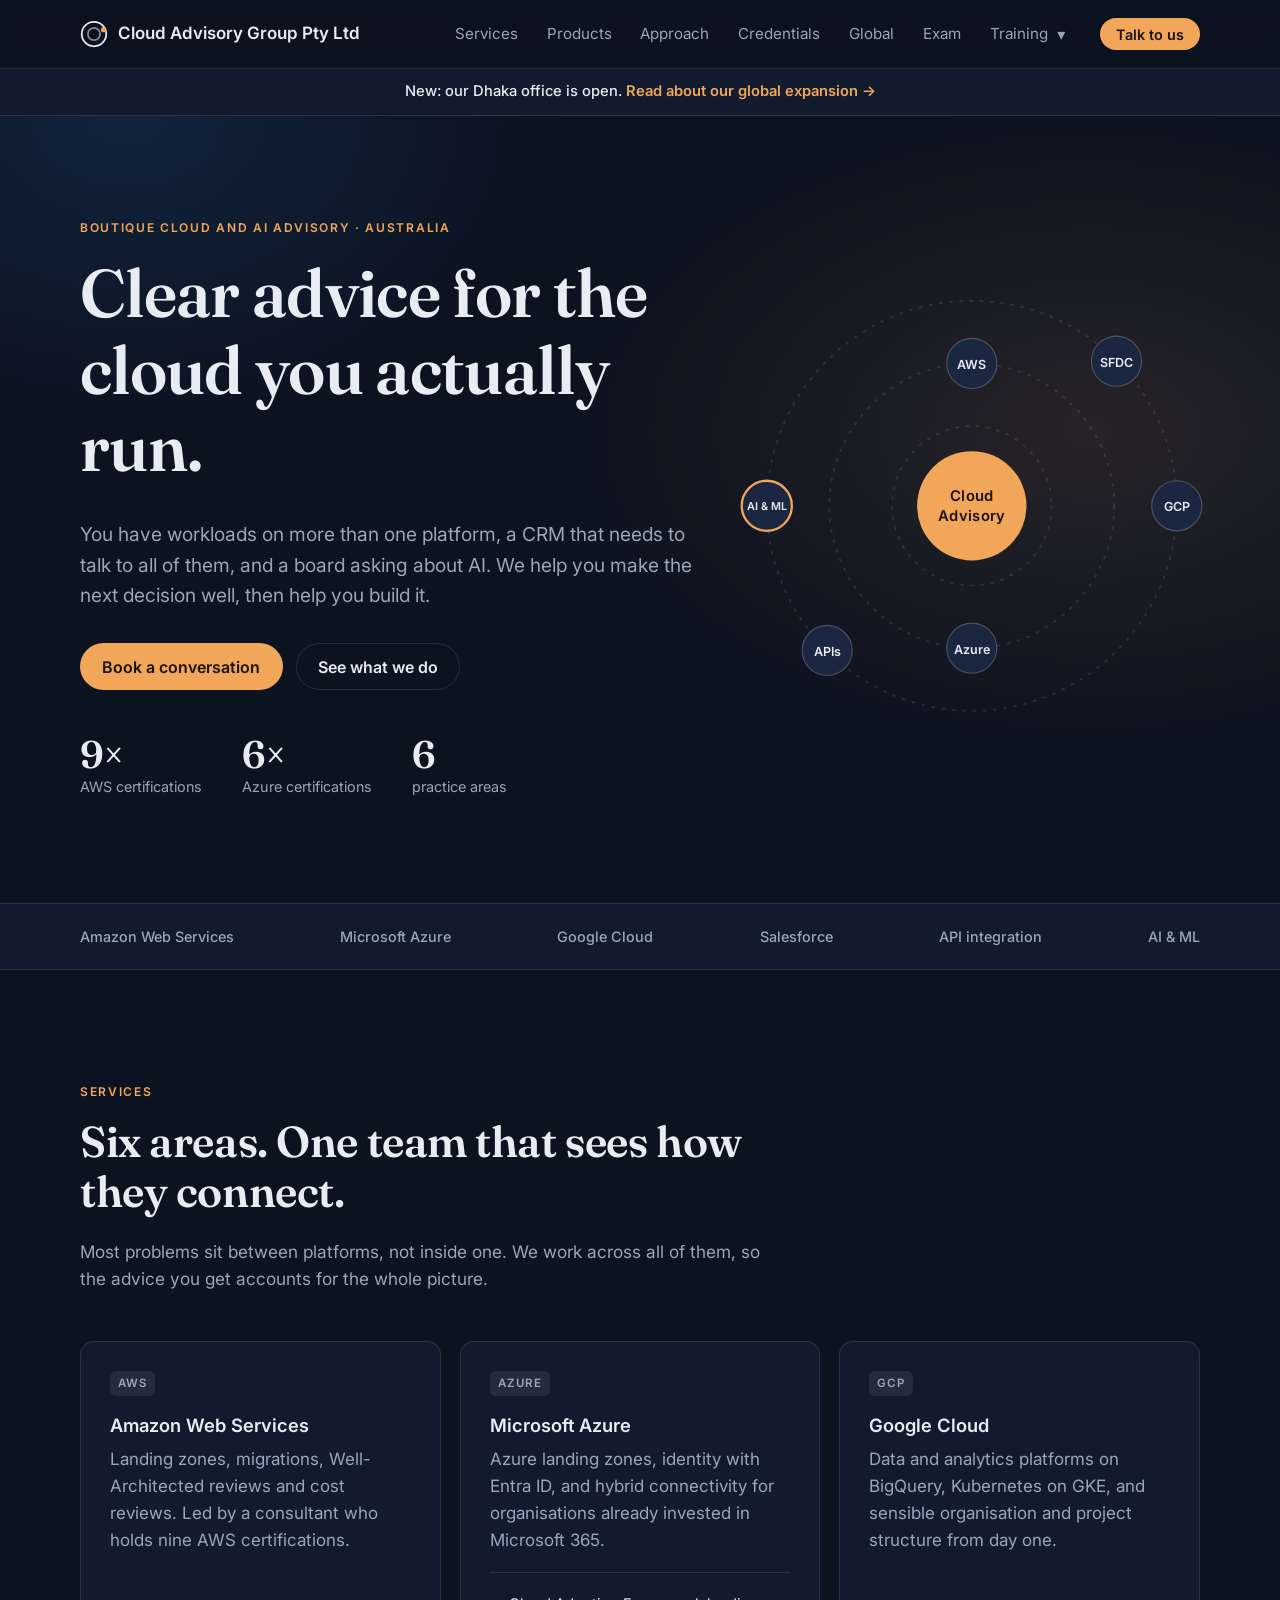
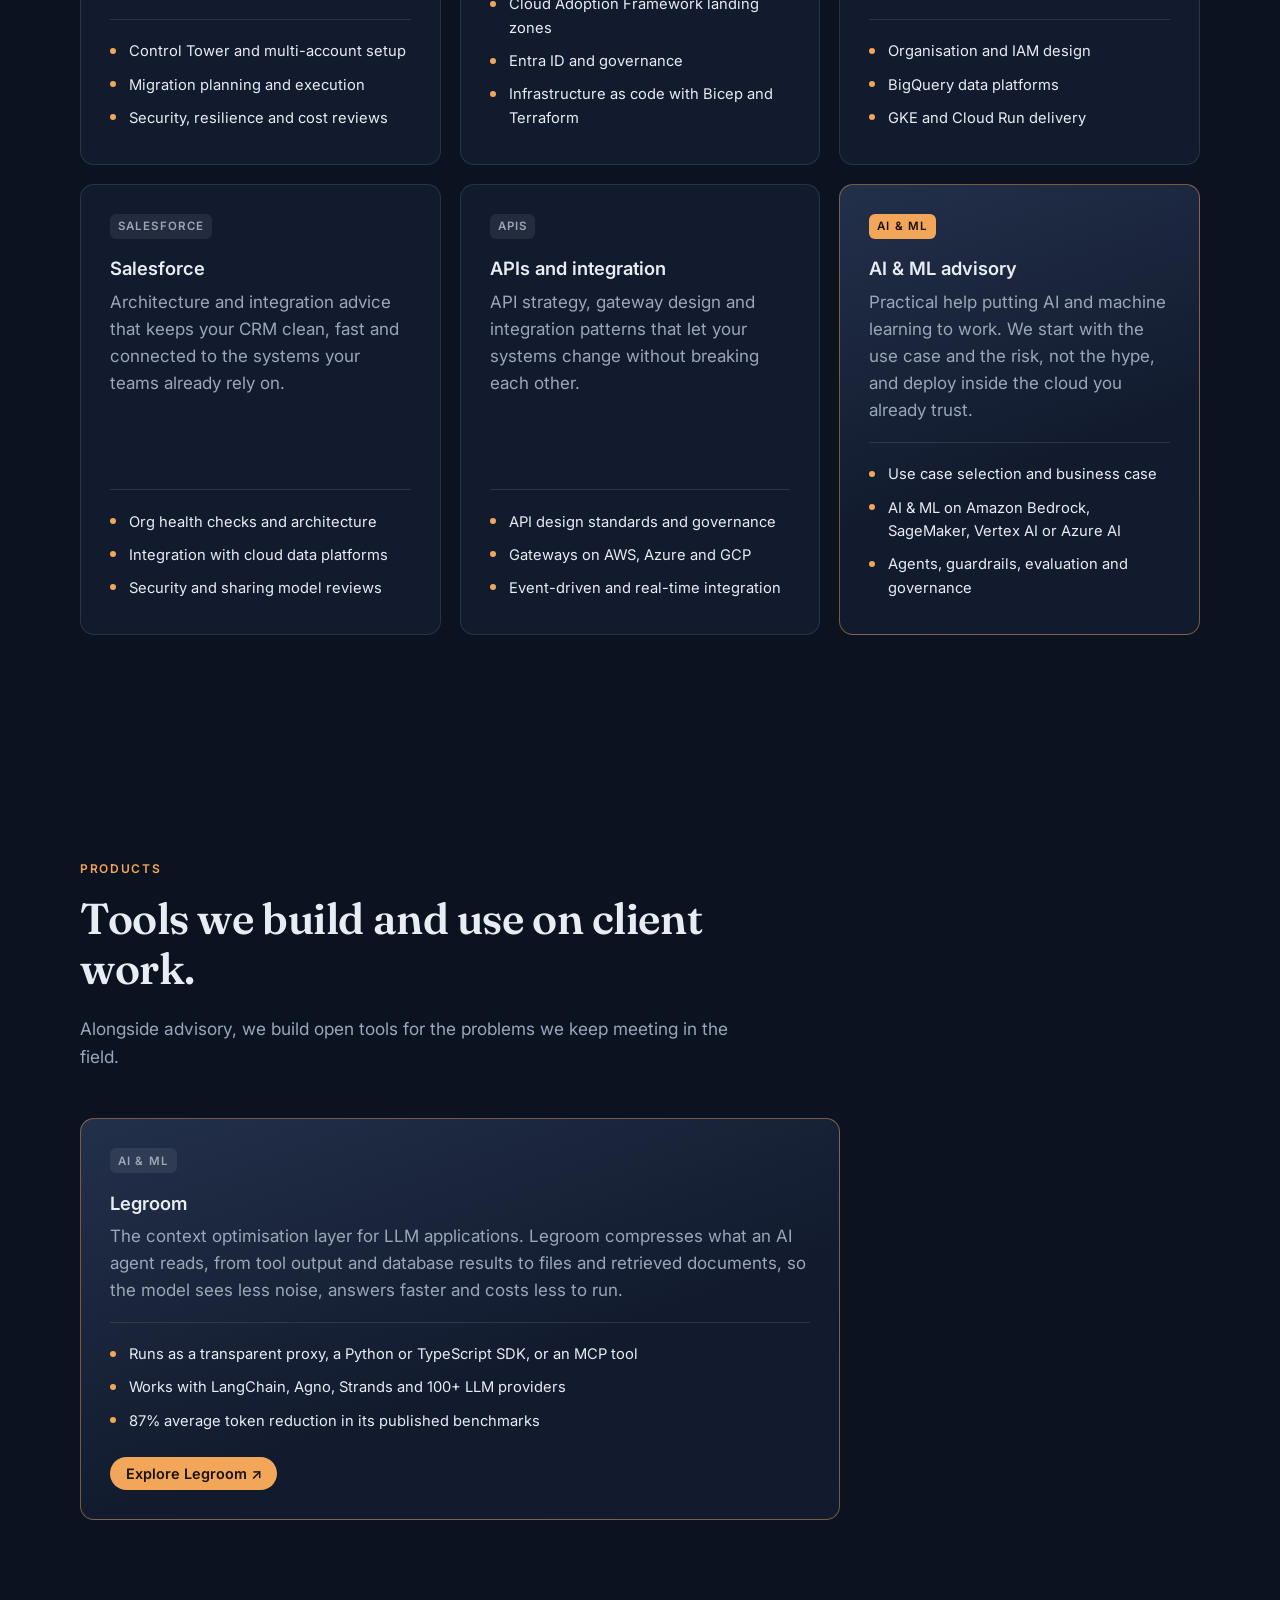
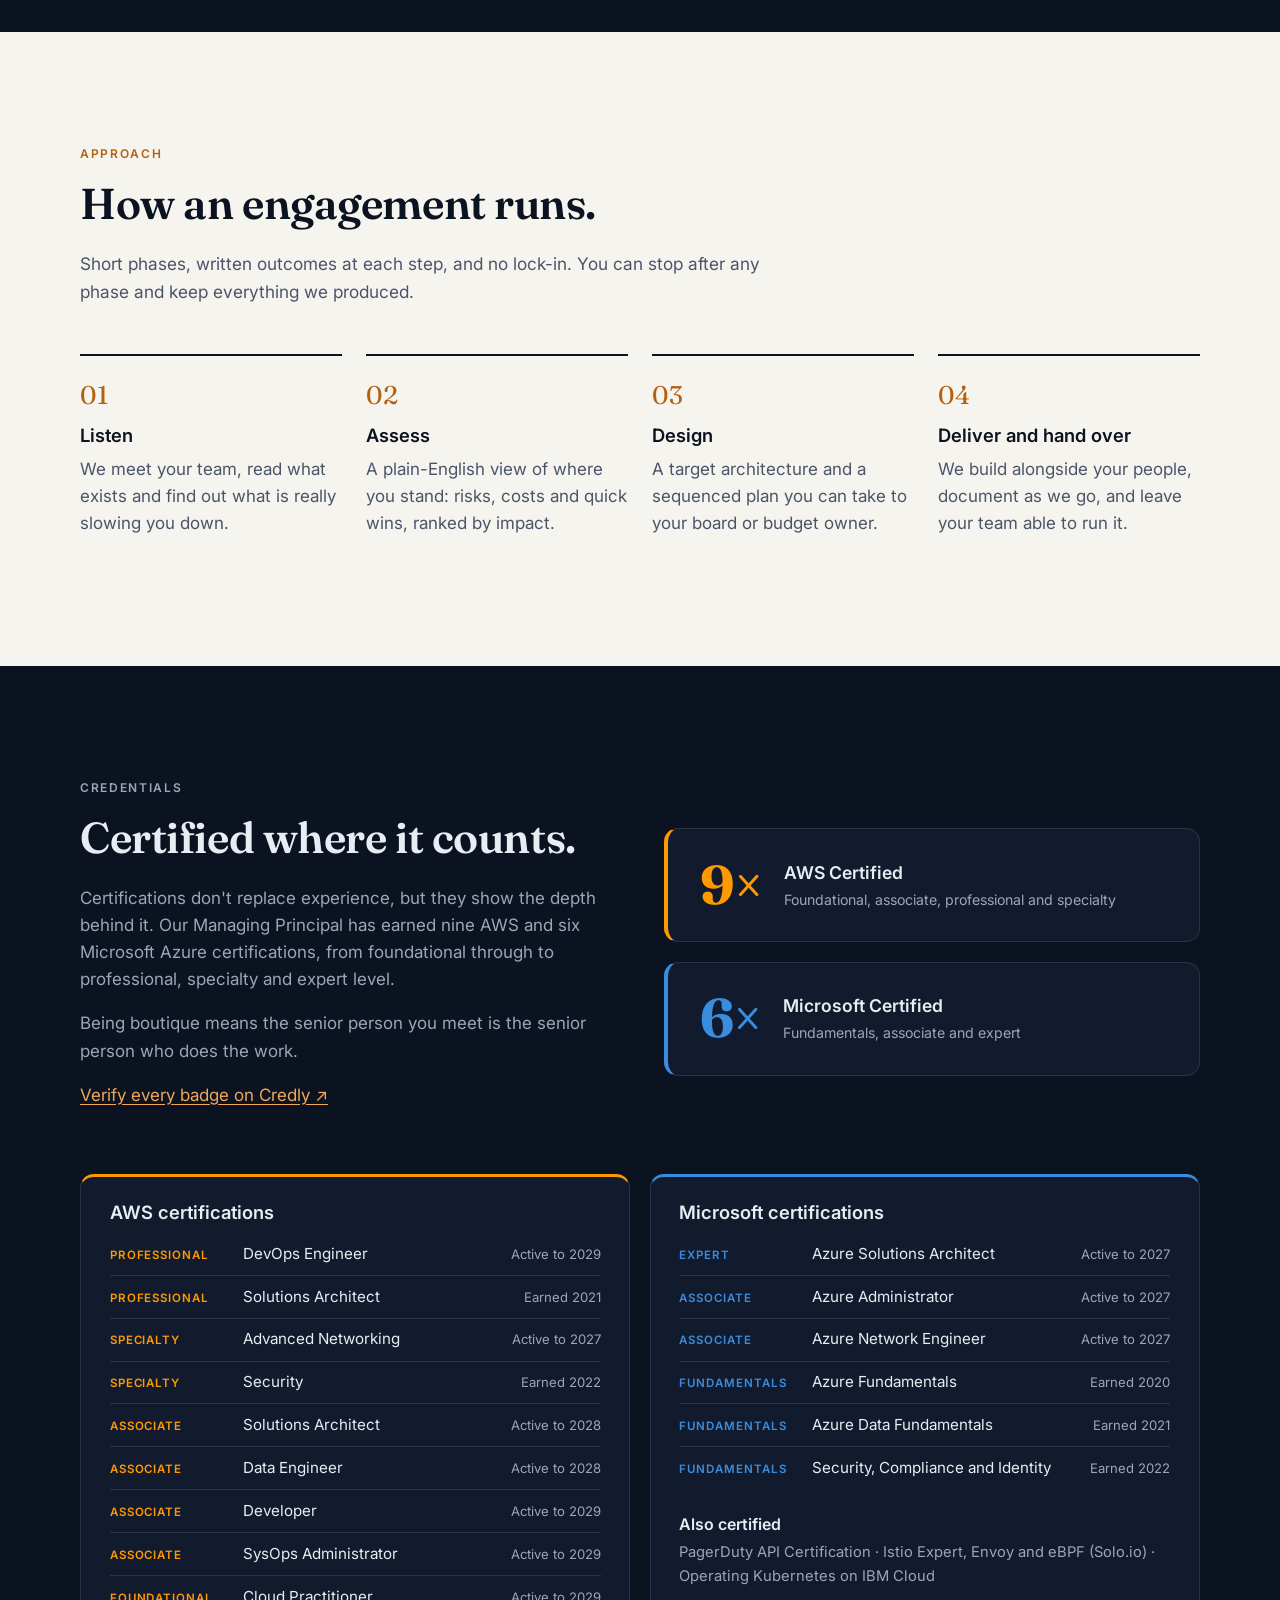
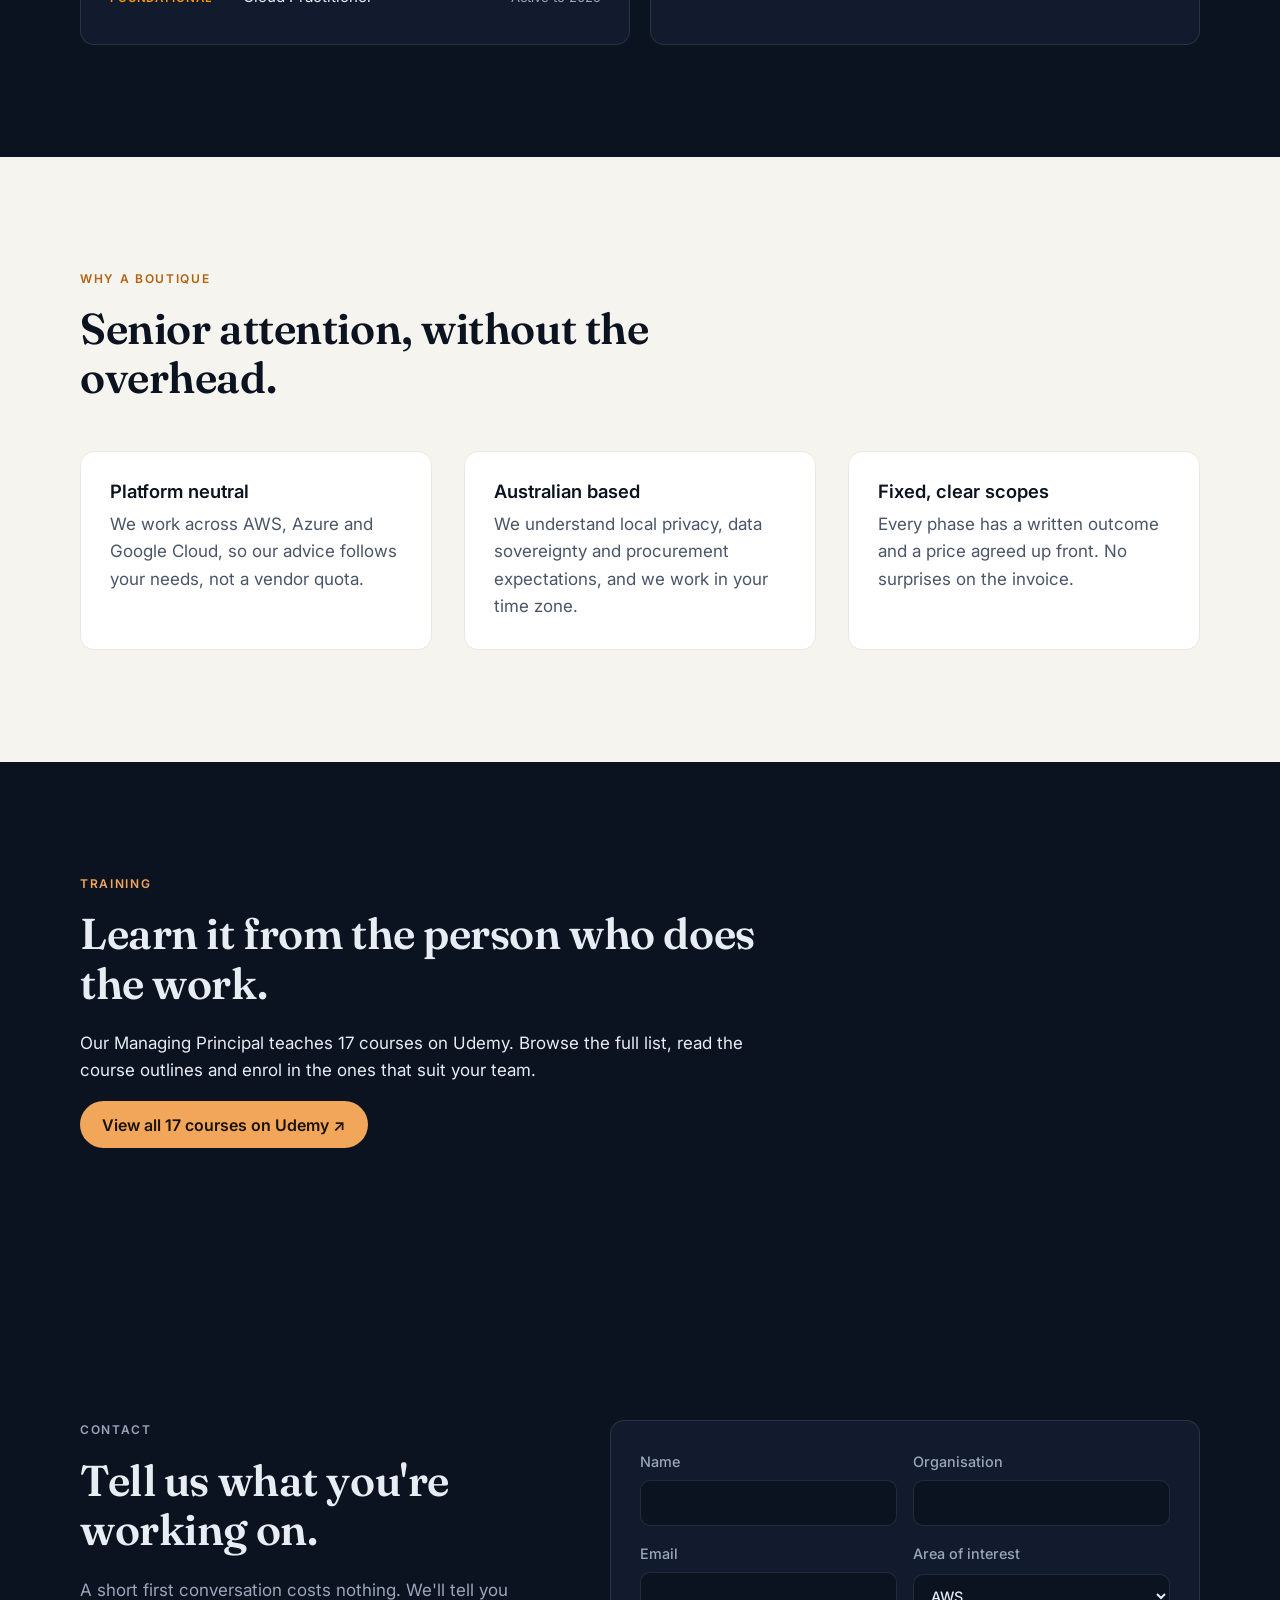
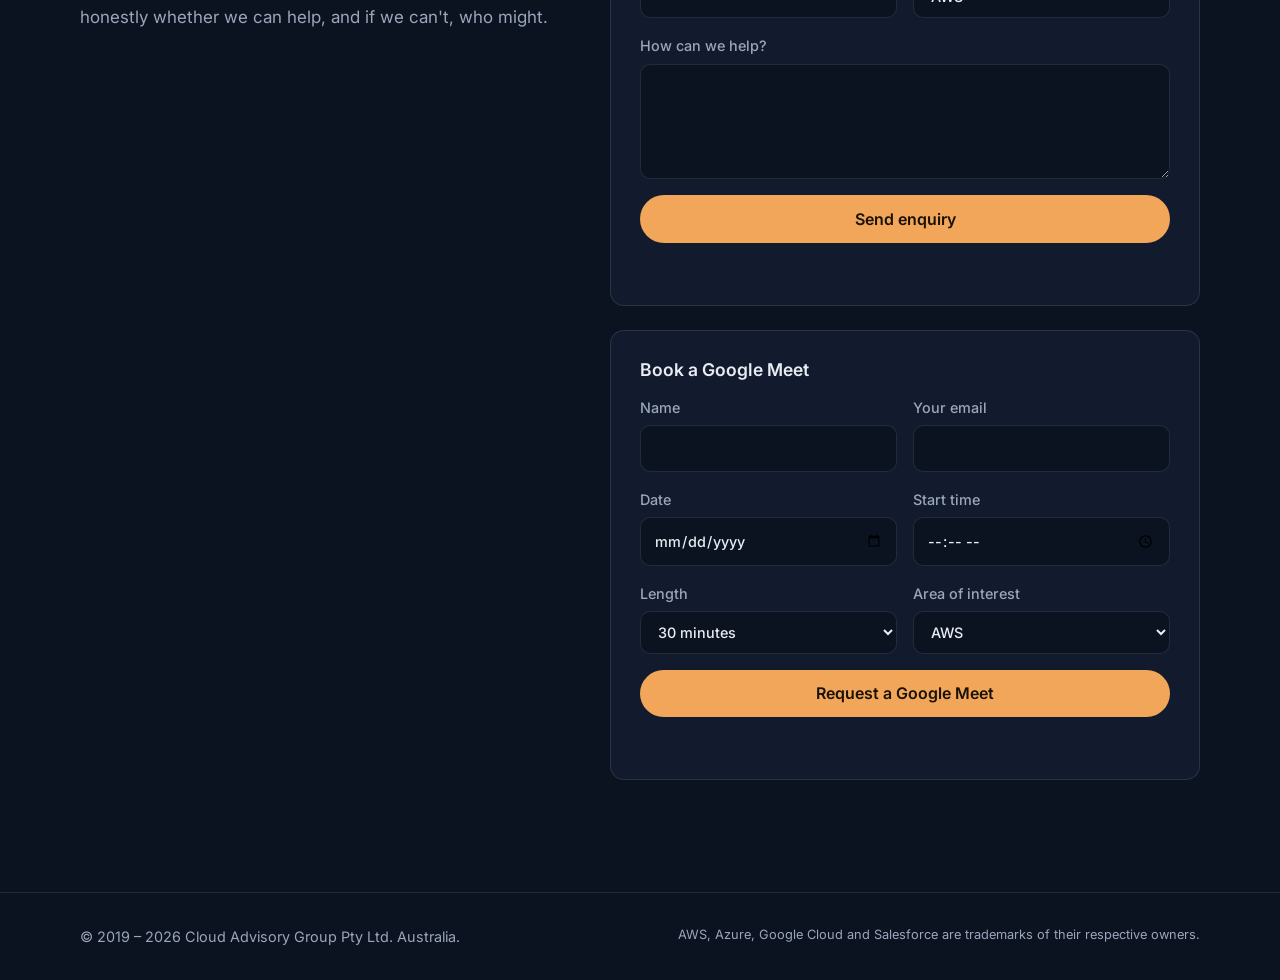
==== commit 58bb52f8: "feat: add the Java SE 25 (1Z0-831) practice exam at /exam" ====
--- a/index.html
+++ b/index.html
@@ -31,6 +31,7 @@
         <a href="#approach">Approach</a>
         <a href="#credentials">Credentials</a>
         <a href="dhaka/">Global</a>
+        <a href="exam/">Exam</a>
         <div class="nav__drop">
           <a href="#training">Training</a>
           <button class="nav__drop-toggle" type="button" aria-expanded="false" aria-controls="course-menu" aria-label="Show training courses">▾</button>
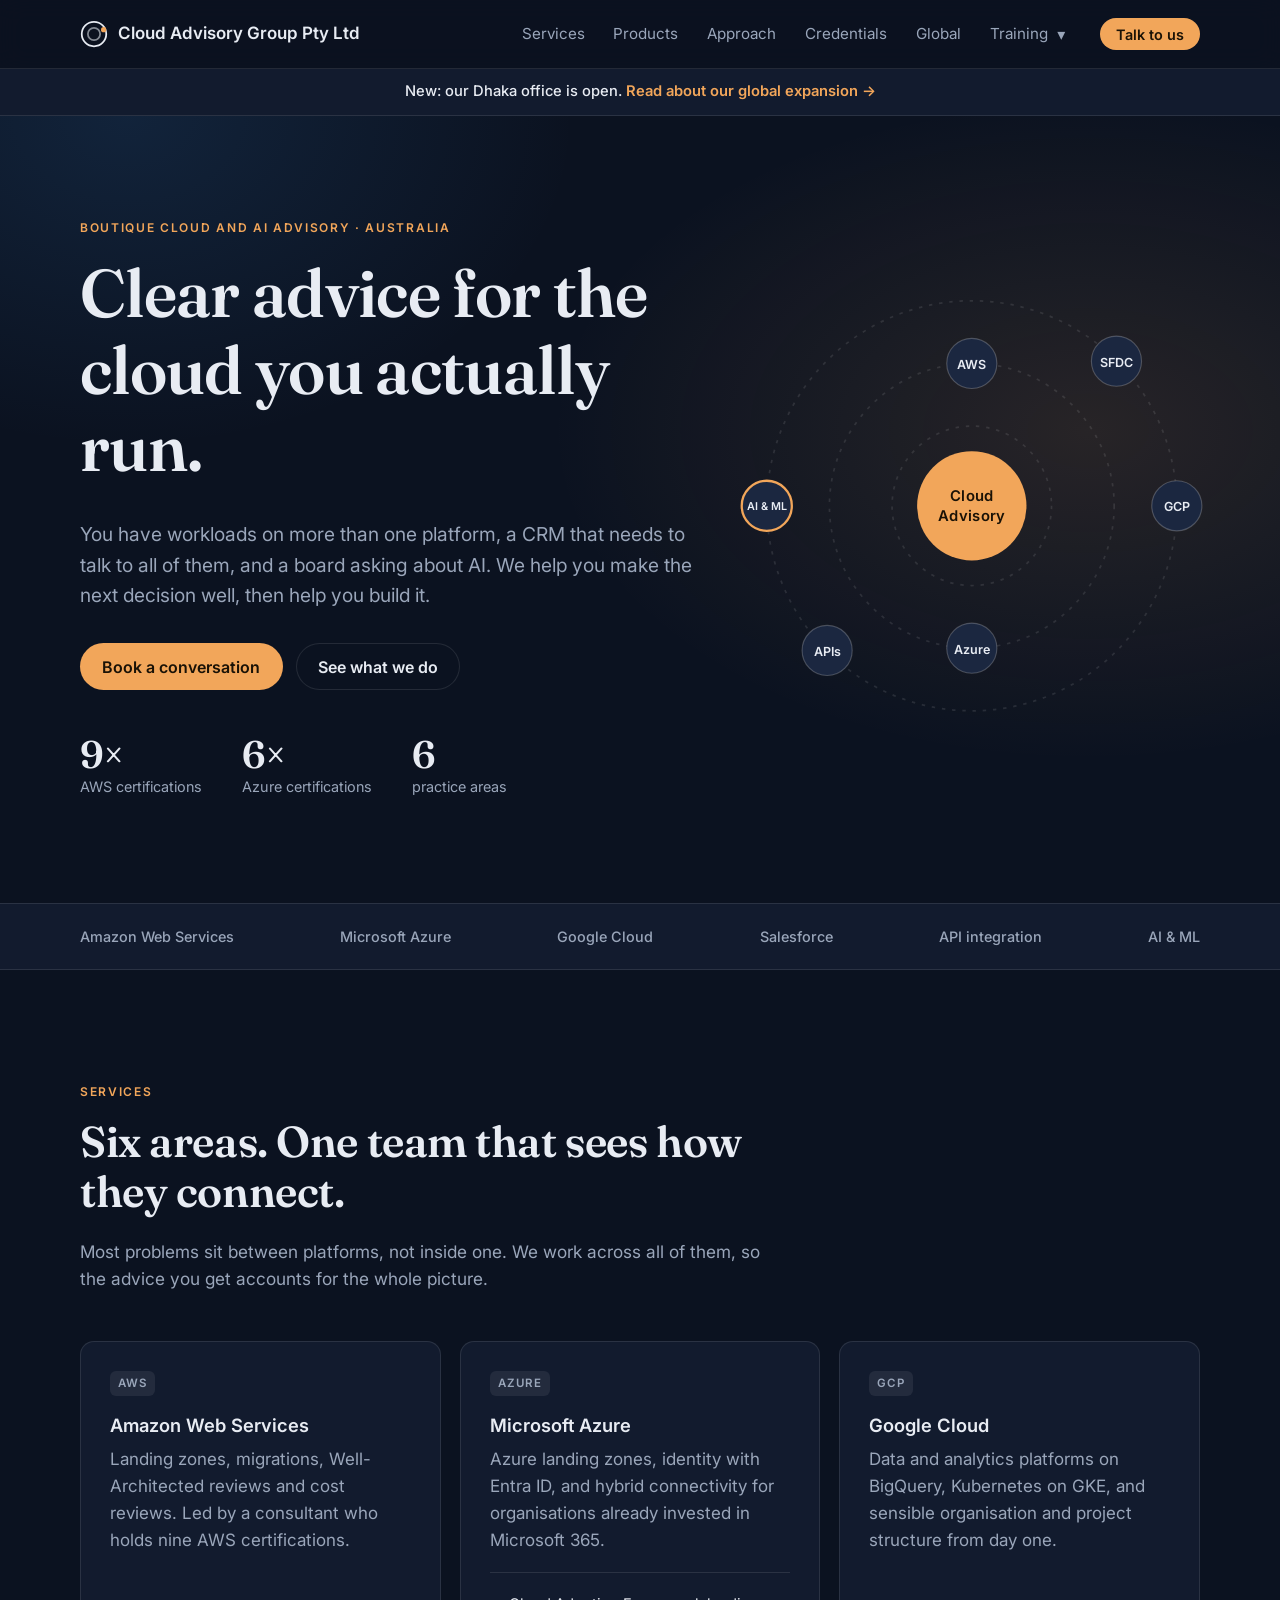
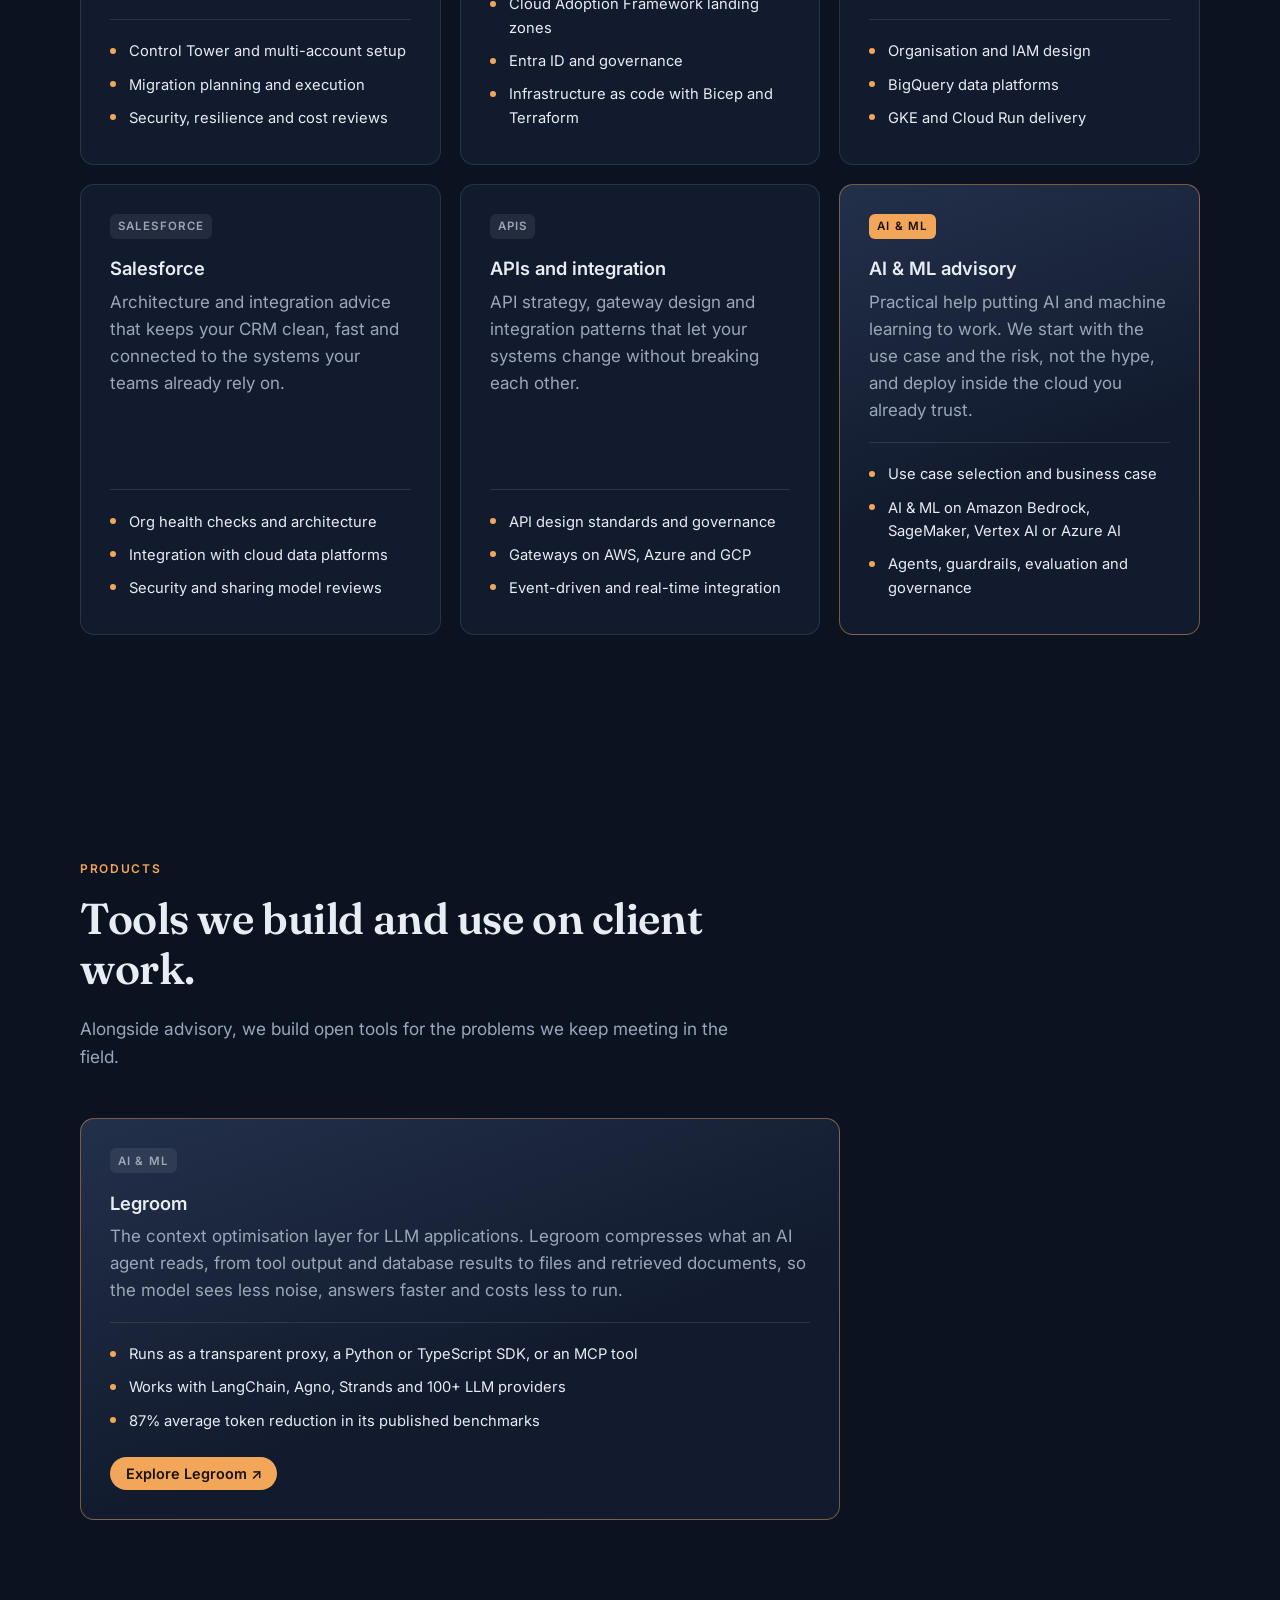
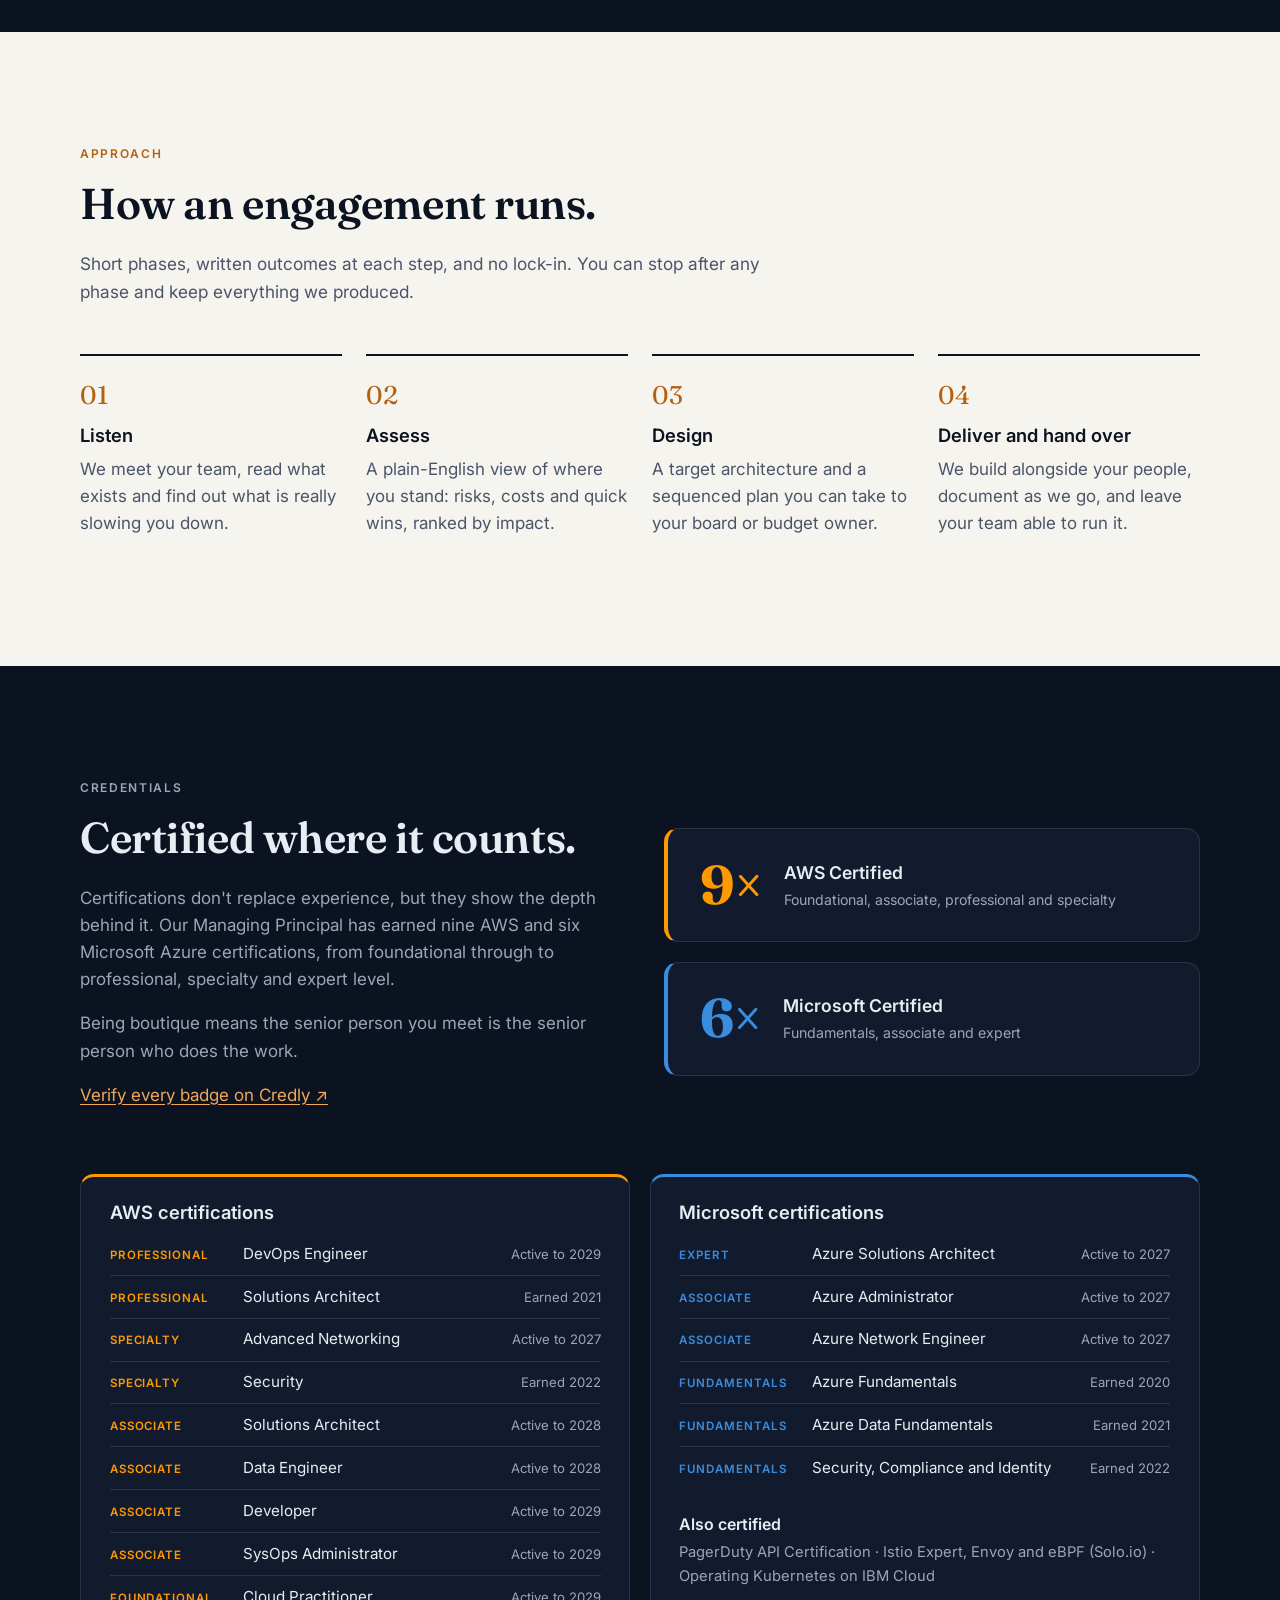
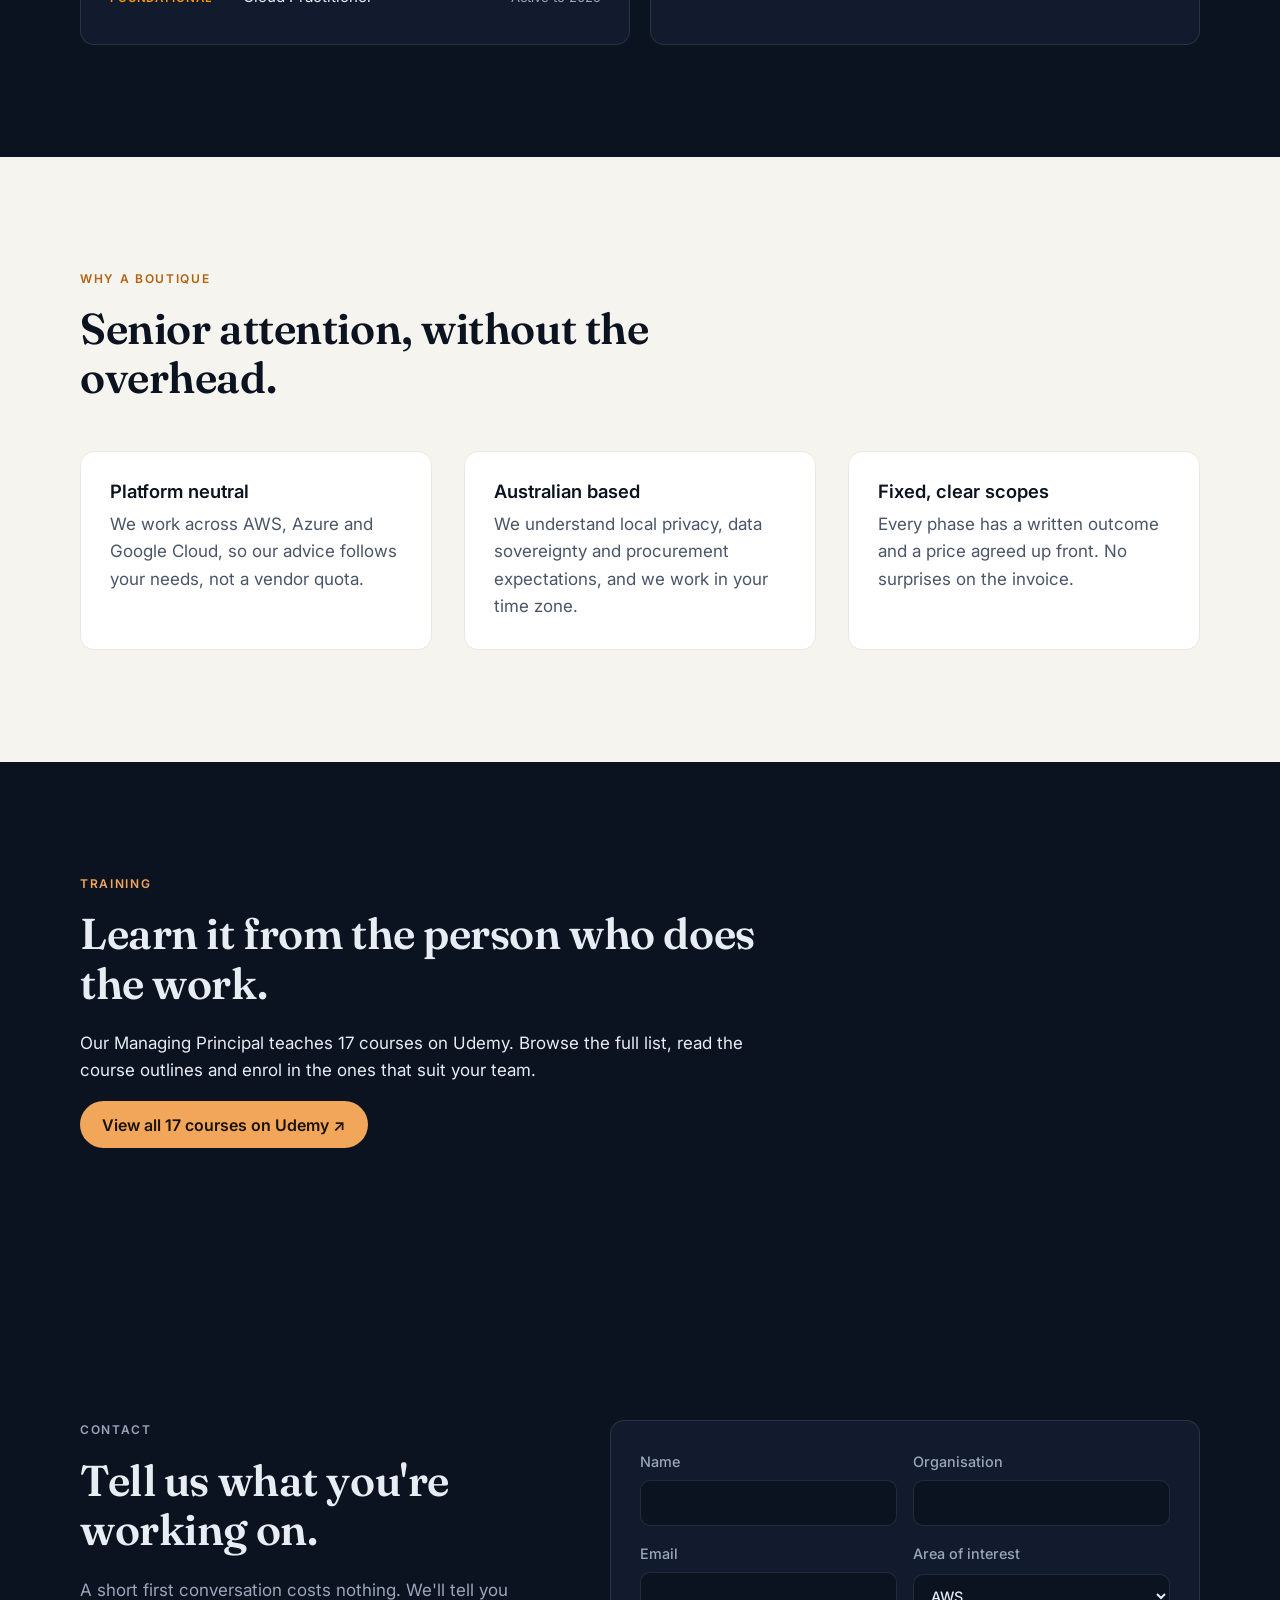
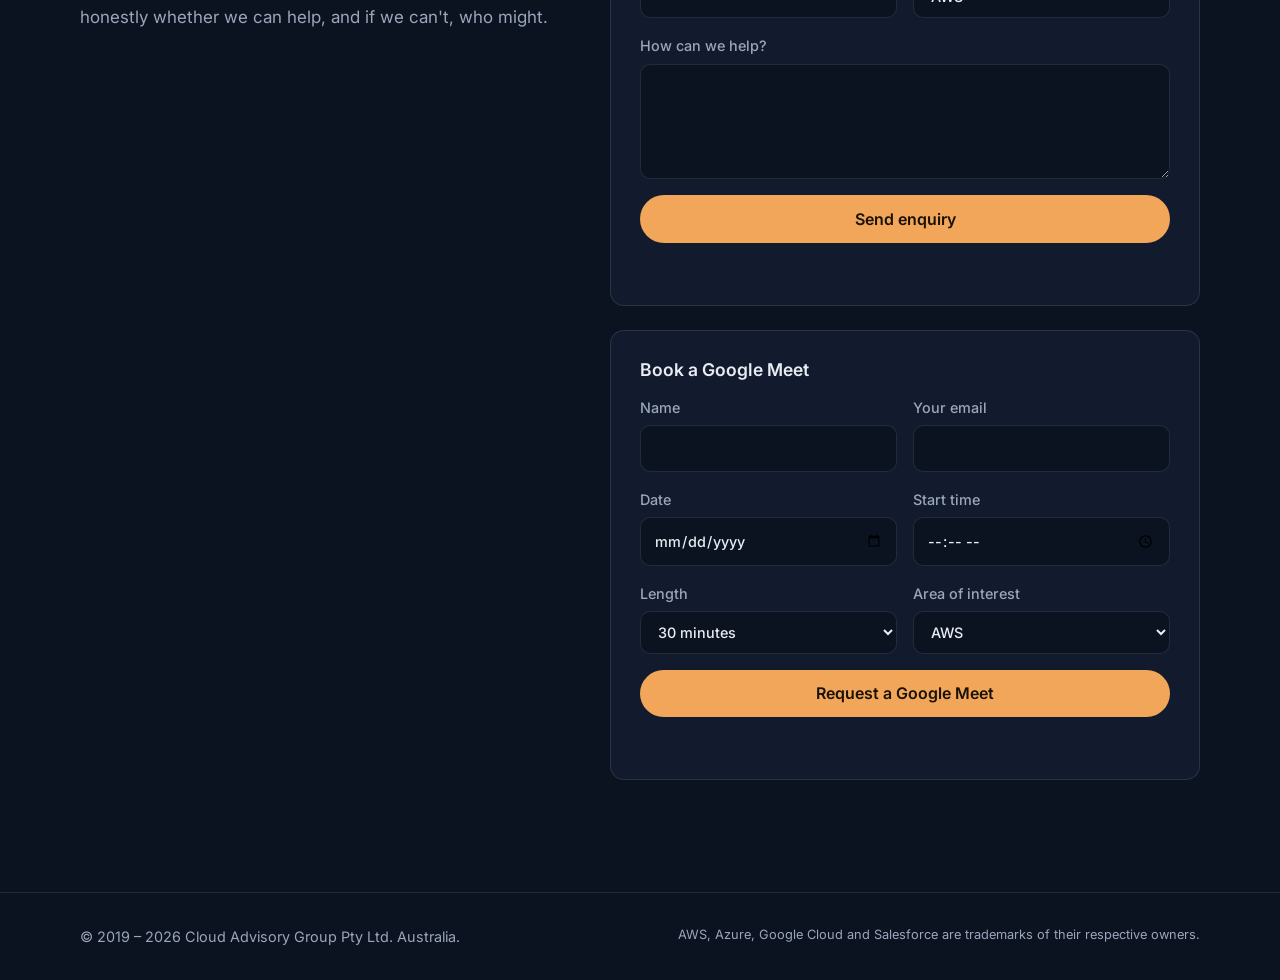
==== commit 6202e90a: "chore: remove the Exam link from the menus" ====
--- a/index.html
+++ b/index.html
@@ -31,7 +31,6 @@
         <a href="#approach">Approach</a>
         <a href="#credentials">Credentials</a>
         <a href="dhaka/">Global</a>
-        <a href="exam/">Exam</a>
         <div class="nav__drop">
           <a href="#training">Training</a>
           <button class="nav__drop-toggle" type="button" aria-expanded="false" aria-controls="course-menu" aria-label="Show training courses">▾</button>
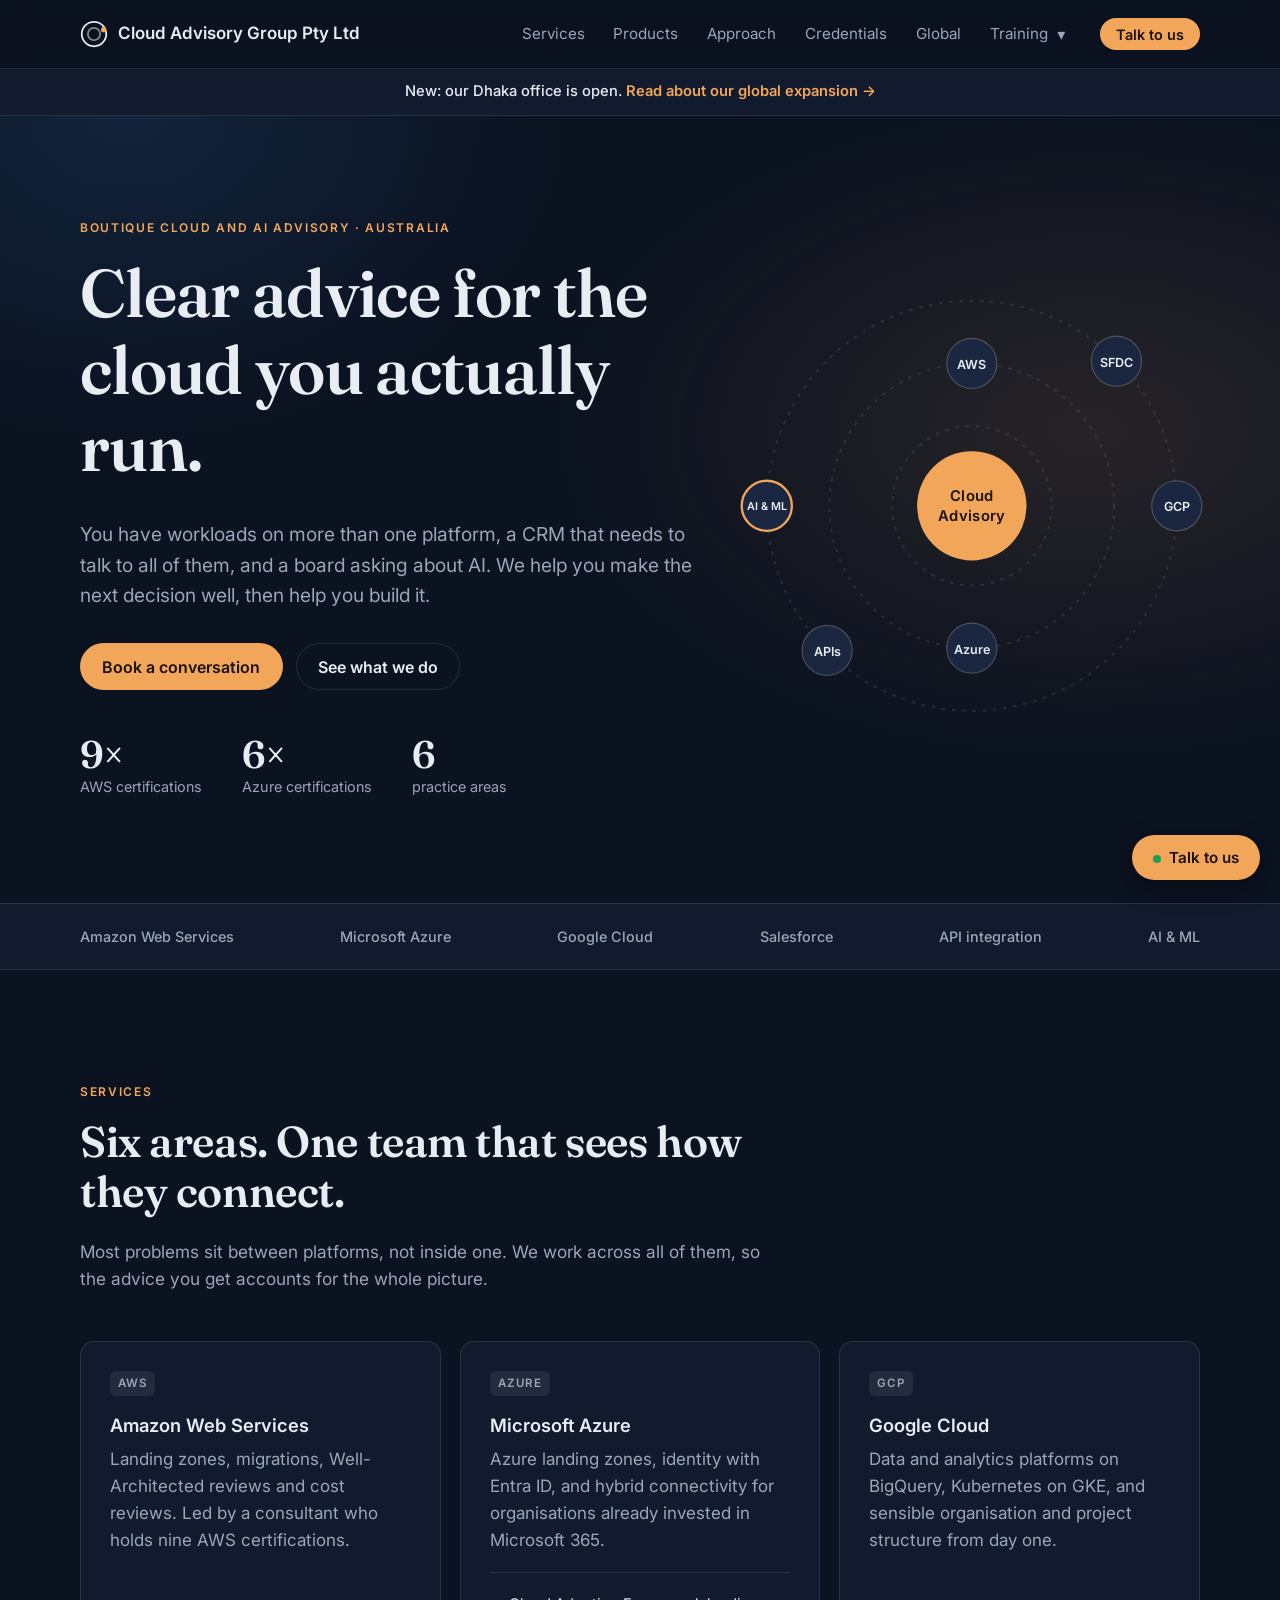
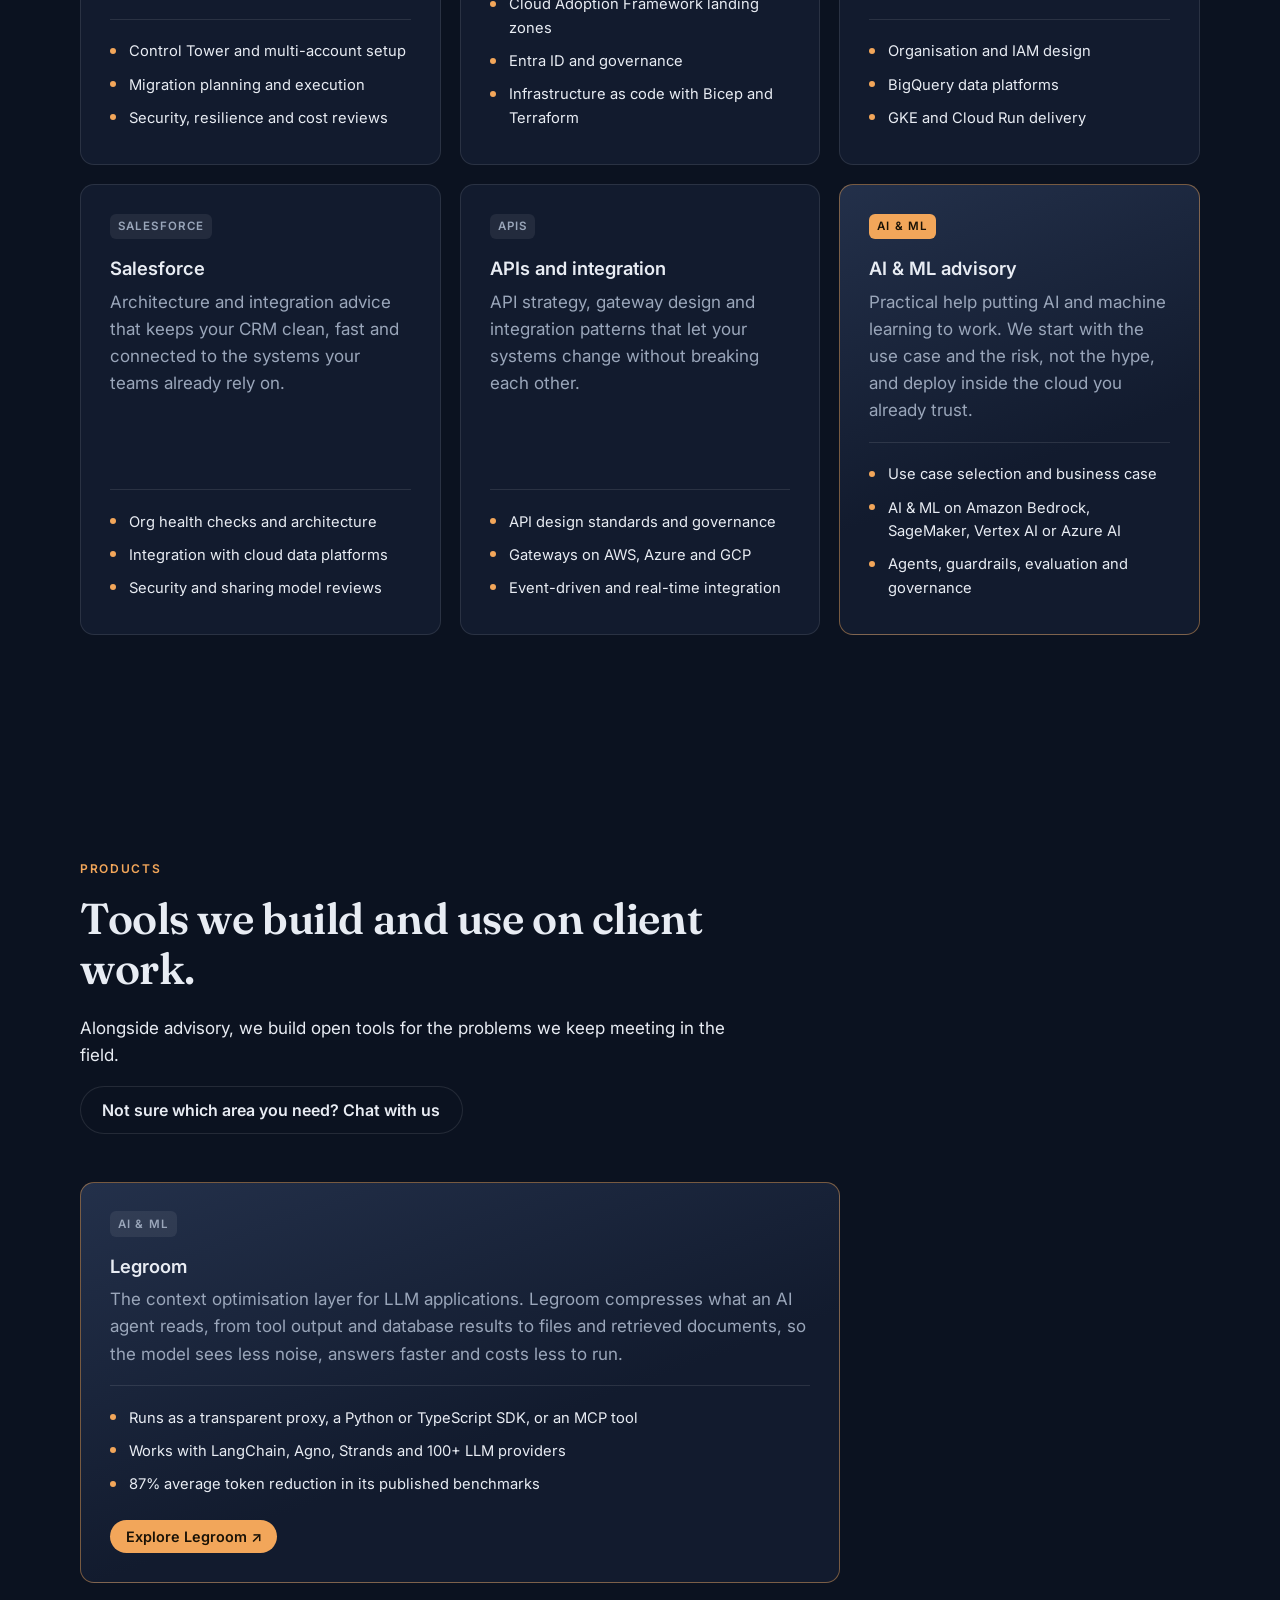
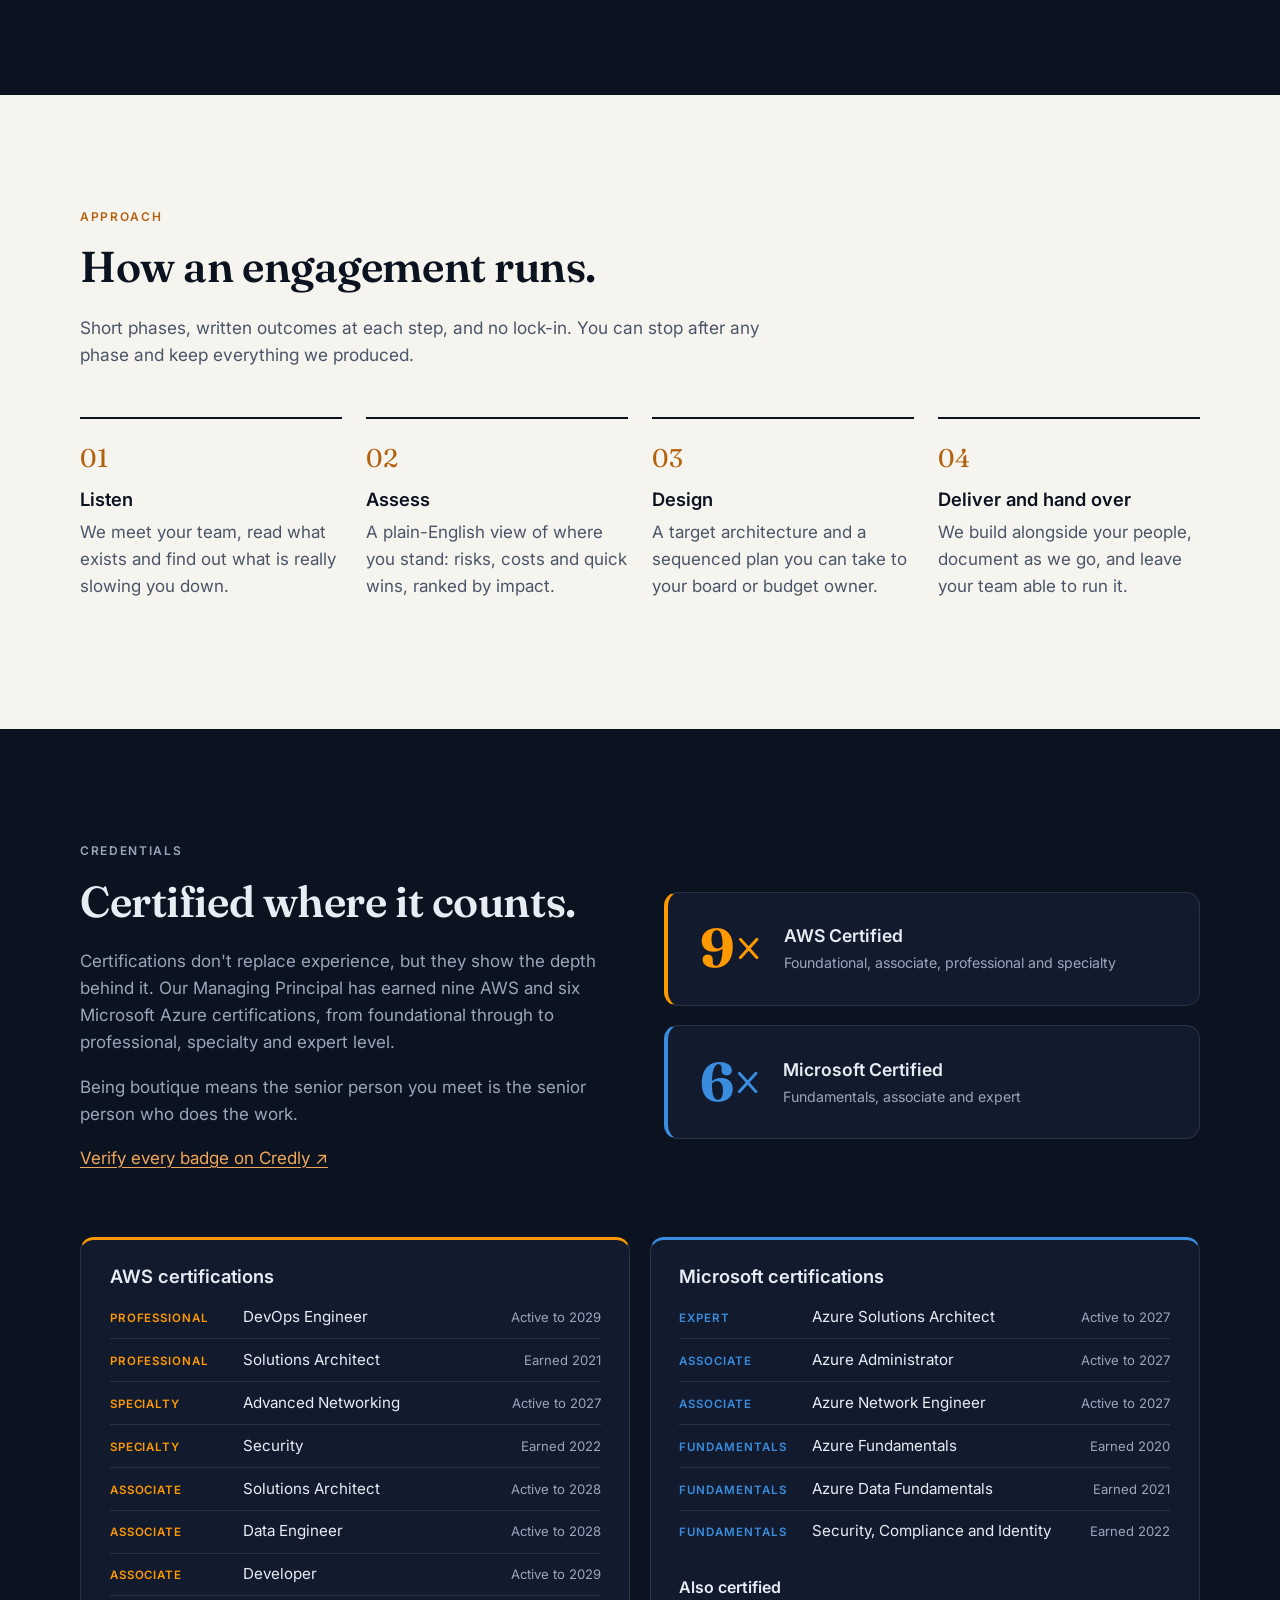
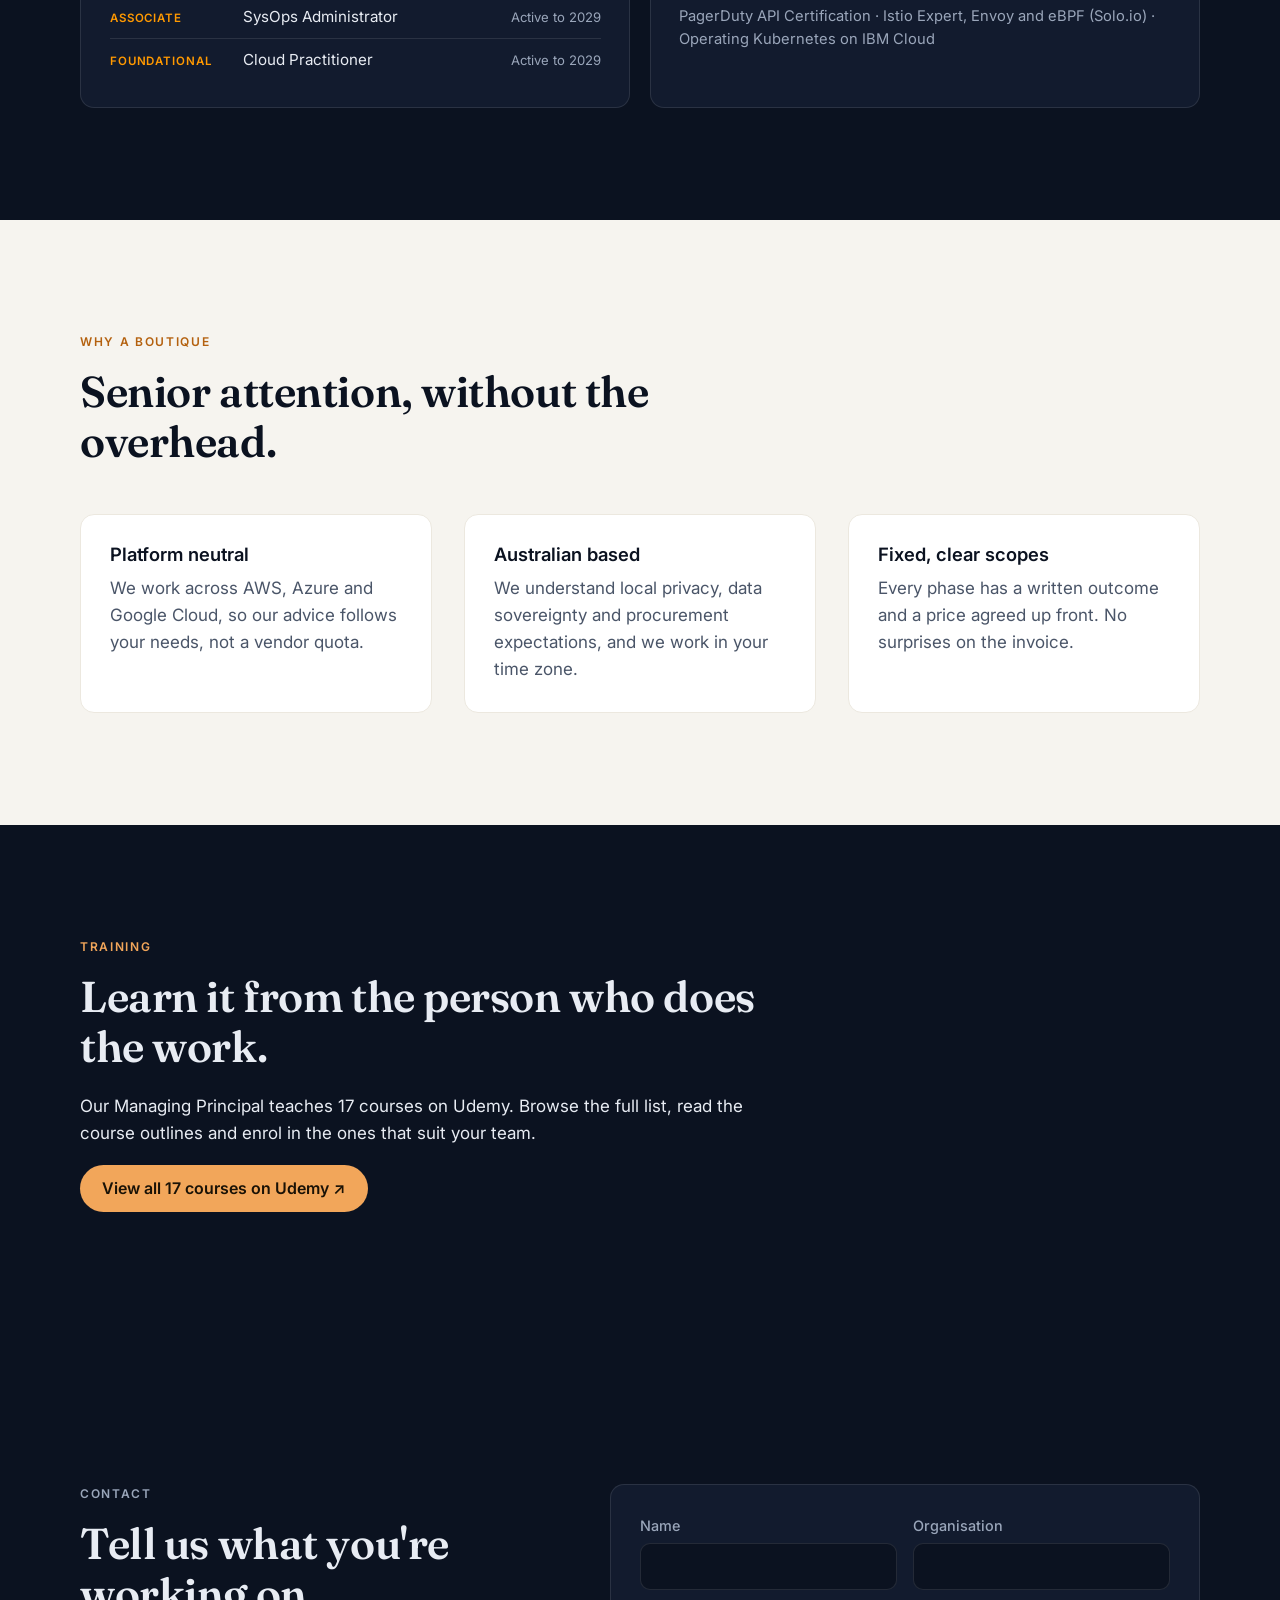
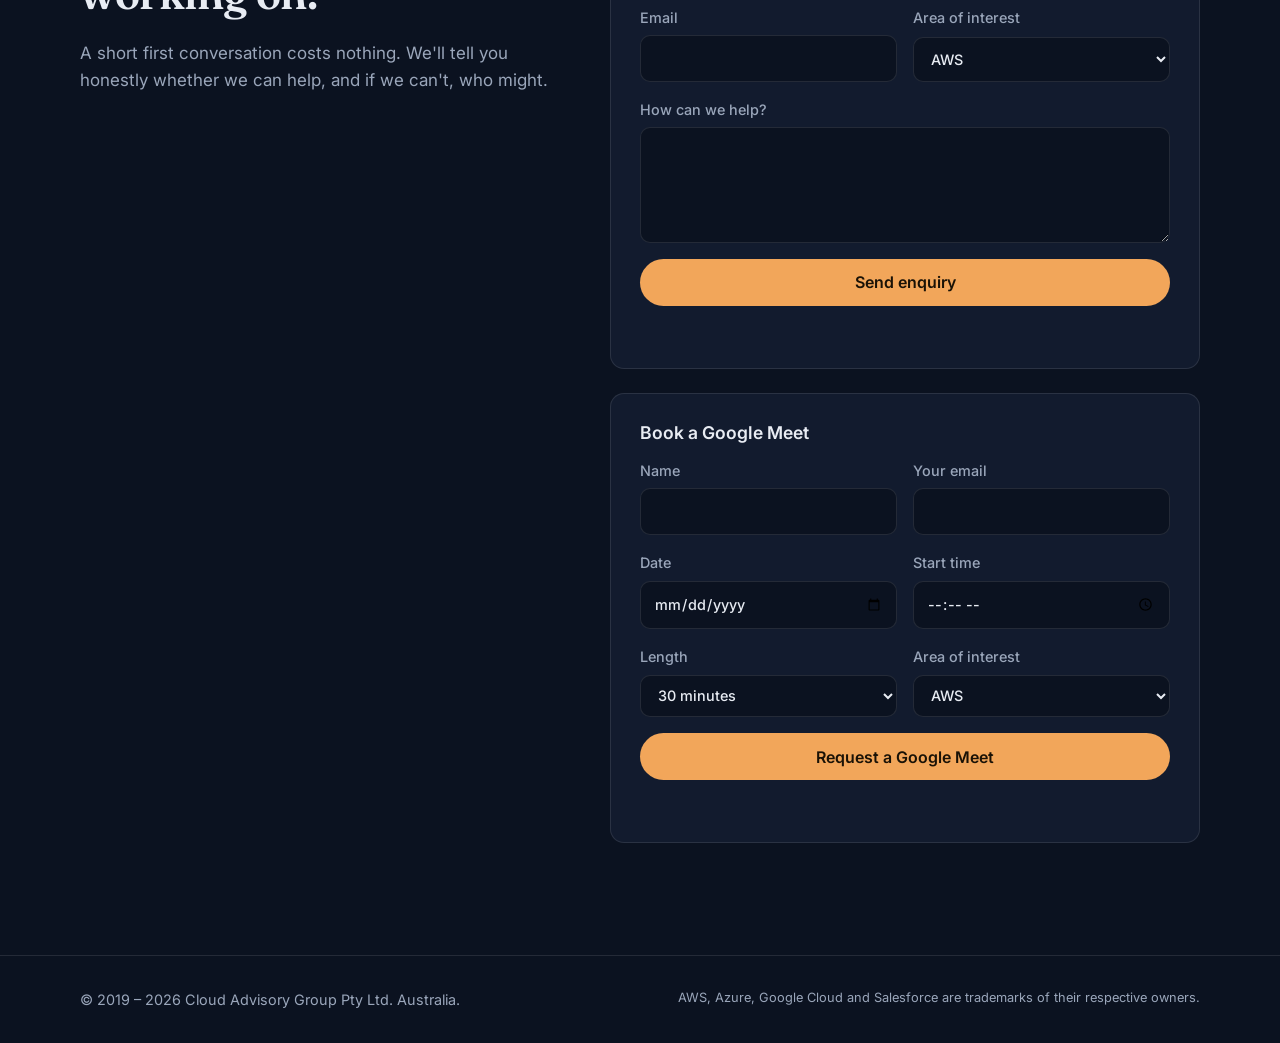
==== commit 27b67237: "feat: add a guided enquiry chat that asks which practice areas a client needs" ====
--- a/index.html
+++ b/index.html
@@ -168,6 +168,7 @@
           <p class="eyebrow">Products</p>
           <h2>Tools we build and use on client work.</h2>
           <p>Alongside advisory, we build open tools for the problems we keep meeting in the field.</p>
+          <p><a class="btn btn--ghost" href="#contact" data-open-chat>Not sure which area you need? Chat with us</a></p>
         </header>
         <div class="cards cards--products">
           <article class="card card--feature">
@@ -330,5 +331,6 @@
   </footer>
 
   <script src="script.js"></script>
+  <script src="chat.js"></script>
 </body>
 </html>
--- a/styles.css
+++ b/styles.css
@@ -249,3 +249,31 @@
 .cards--products { grid-template-columns: minmax(0, 1fr); max-width: 760px; }
 .card__link { margin: 1.2rem 0 0; }
 .card__link .btn { text-decoration: none; }
+
+/* Enquiry chat */
+.chat__launcher { position: fixed; right: 20px; bottom: 20px; z-index: 60; border: 0; border-radius: 999px; padding: .85em 1.4em;
+  background: var(--accent); color: var(--accent-ink); font: 600 .95rem var(--sans); box-shadow: 0 8px 24px rgba(0,0,0,.35); cursor: pointer; }
+.chat__launcher::before { content: ""; display: inline-block; width: .55em; height: .55em; border-radius: 50%; background: #1f9d55; margin-right: .5em; vertical-align: middle; }
+.chat { position: fixed; right: 20px; bottom: 20px; z-index: 61; width: min(380px, calc(100vw - 40px)); height: min(560px, calc(100vh - 40px));
+  display: flex; flex-direction: column; background: var(--ink-2); border: 1px solid var(--line); border-radius: 16px; box-shadow: 0 16px 40px rgba(0,0,0,.45); overflow: hidden; }
+.chat[hidden] { display: none; }
+.chat__head { display: flex; justify-content: space-between; align-items: center; padding: .9rem 1rem; background: var(--ink-3); border-bottom: 1px solid var(--line); }
+.chat__close { background: none; border: 0; color: var(--muted); font-size: 1.5rem; line-height: 1; cursor: pointer; }
+.chat__log { flex: 1; overflow-y: auto; padding: 1rem; display: flex; flex-direction: column; gap: .6rem; }
+.chat__msg { margin: 0; padding: .6rem .85rem; border-radius: 12px; max-width: 85%; font-size: .93rem; line-height: 1.45; }
+.chat__msg--bot { background: var(--ink-3); align-self: flex-start; border-bottom-left-radius: 4px; }
+.chat__msg--user { background: var(--accent); color: var(--accent-ink); align-self: flex-end; border-bottom-right-radius: 4px; }
+.chat__input { padding: .8rem 1rem 1rem; border-top: 1px solid var(--line); display: flex; flex-wrap: wrap; gap: .5rem; }
+.chat__input:empty { display: none; }
+.chat__chips { display: flex; flex-wrap: wrap; gap: .45rem; width: 100%; }
+.chat__chip { border: 1px solid var(--line); background: transparent; color: var(--text); border-radius: 999px; padding: .45em .9em; font: .88rem var(--sans); cursor: pointer; }
+.chat__chip:hover, .chat__chip.is-on { border-color: var(--accent); color: var(--accent); }
+.chat__chip.is-on { background: rgba(242,166,90,.12); }
+.chat__form { display: flex; flex-wrap: wrap; gap: .5rem; width: 100%; }
+.chat__field { flex: 1 1 100%; background: var(--ink); color: var(--text); border: 1px solid var(--line); border-radius: 10px; padding: .6rem .75rem; font: .93rem var(--sans); resize: vertical; }
+.chat__field:focus { outline: 2px solid var(--accent); outline-offset: 1px; }
+.chat__send { border: 0; border-radius: 999px; padding: .5em 1.2em; background: var(--accent); color: var(--accent-ink); font: 600 .9rem var(--sans); cursor: pointer; }
+.chat__send:disabled { opacity: .45; cursor: default; }
+.chat__skip { border: 0; background: none; color: var(--muted); font: .88rem var(--sans); cursor: pointer; text-decoration: underline; }
+.chat__err { flex-basis: 100%; margin: 0; color: #ff9a9a; font-size: .85rem; }
+.chat__err:empty { display: none; }
